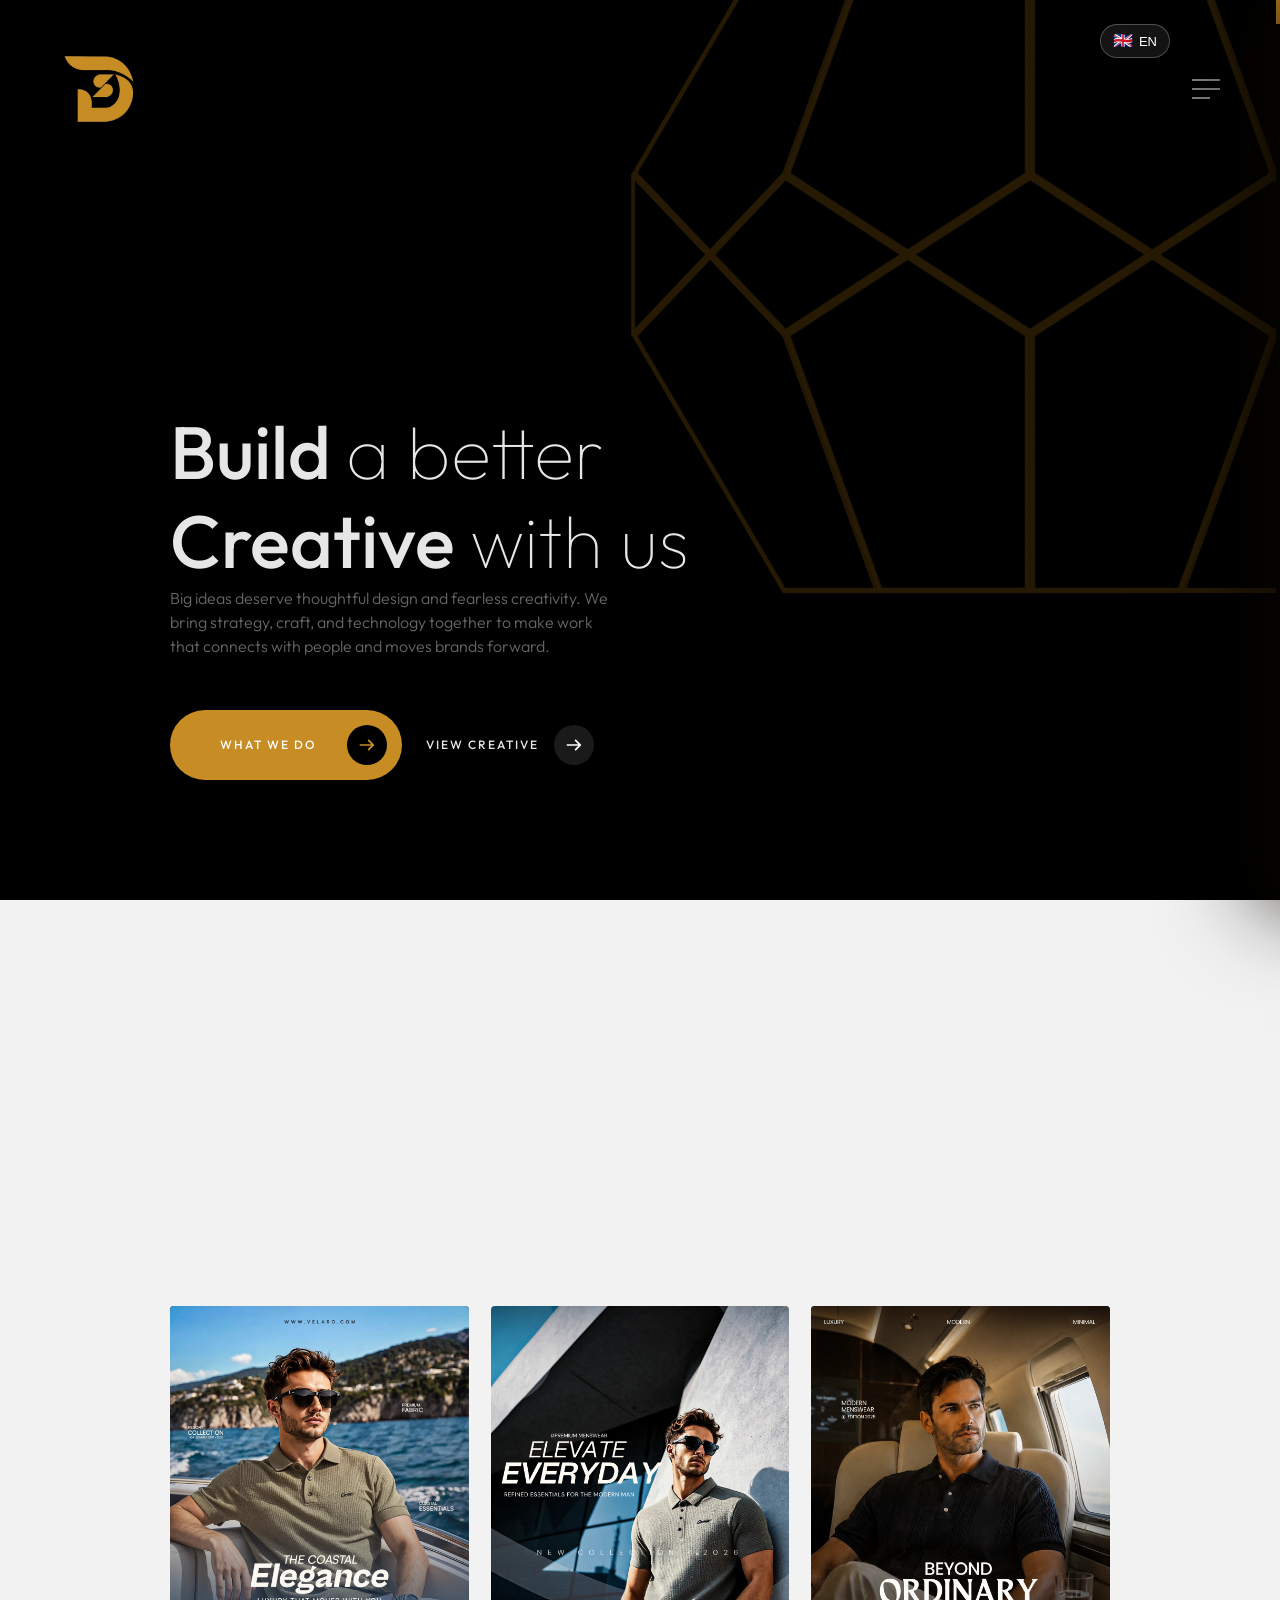
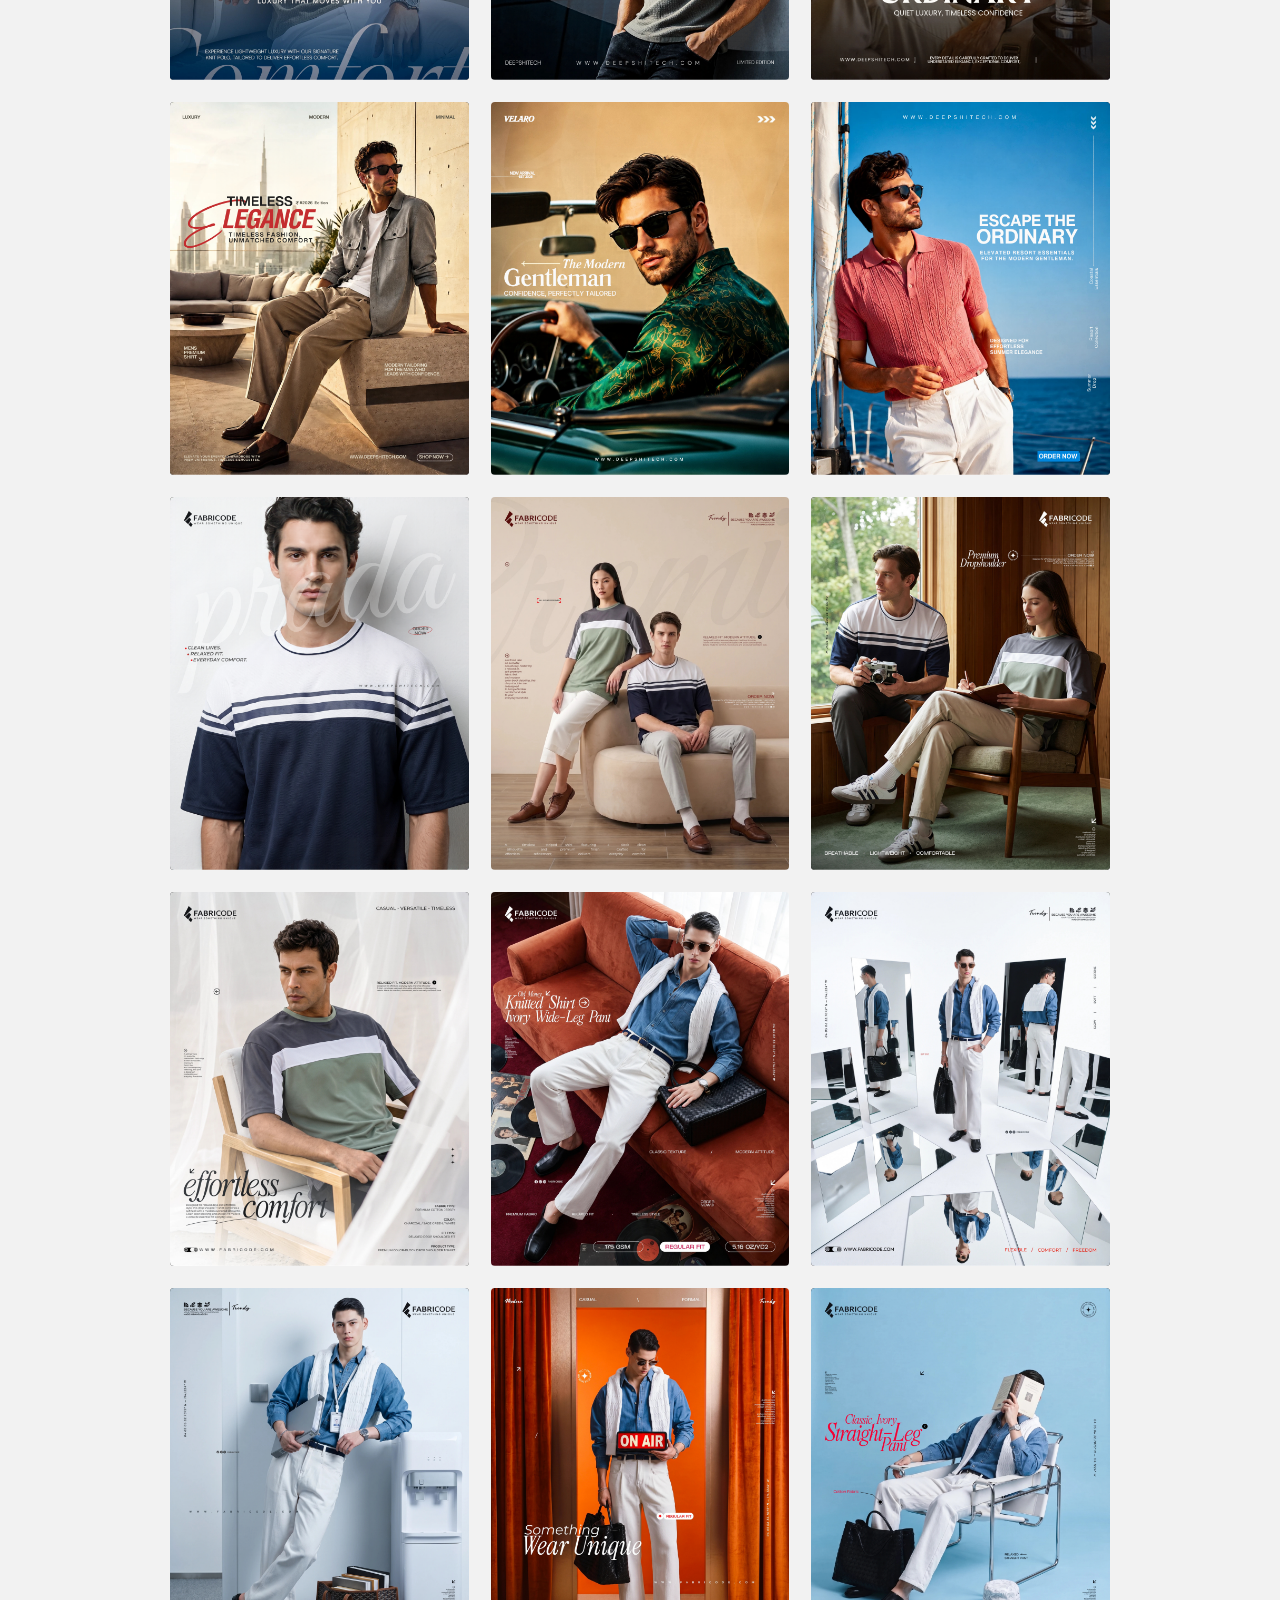
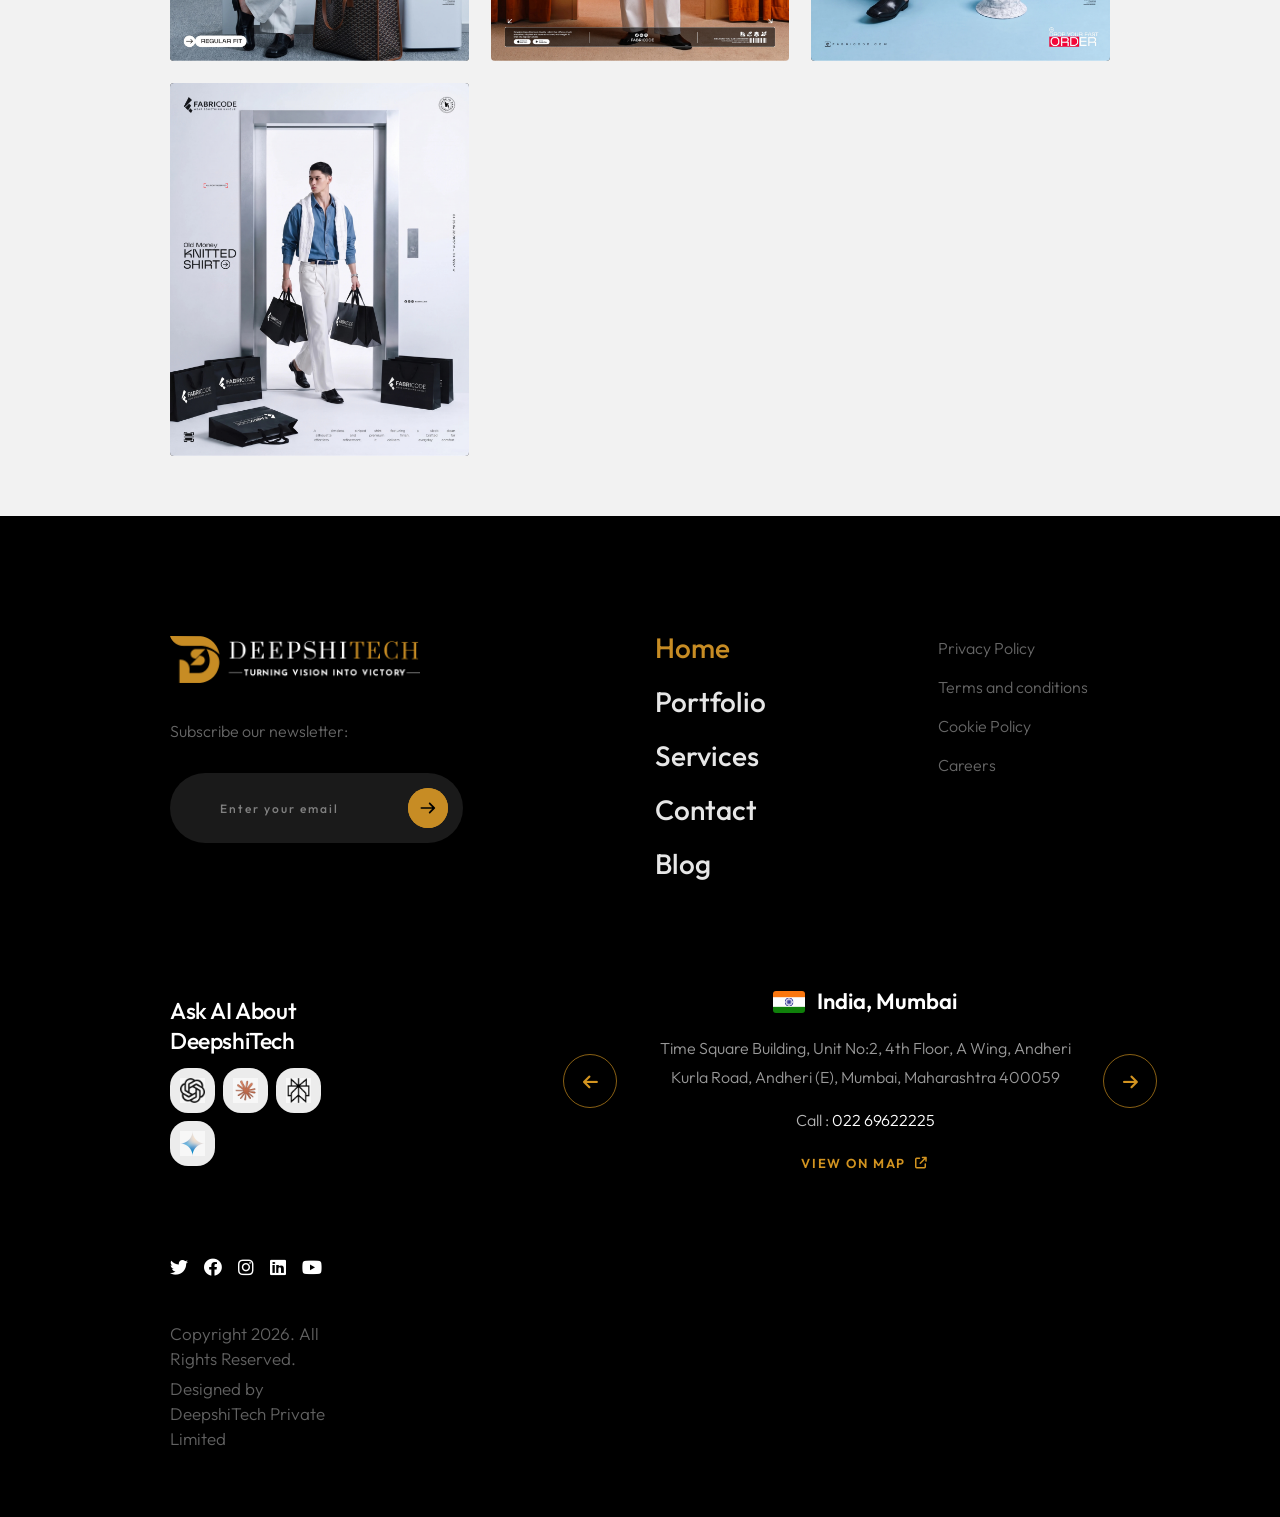
==== cars creative/cars.html @ b063fe30 "added multiple section for different categories" ====
<!DOCTYPE html>
<html lang="en">
<head>
    <meta charset="UTF-8">
    <meta name="viewport" content="width=device-width, initial-scale=1.0">
    <meta http-equiv="X-UA-Compatible" content="ie=edge">
    <link rel="stylesheet" href="../css/plugins/bootstrap-grid.css">
    <link rel="stylesheet" href="../css/plugins/font-awesome.min.css">
    <link rel="stylesheet" href="https://cdnjs.cloudflare.com/ajax/libs/font-awesome/6.5.2/css/all.min.css" integrity="sha512-SnH5WK+bZxgPHs44uWIX+LLJAJ9/2PkPKZ5QiAj6Ta86w+fsb2TkcmfRyVX3pBnMFcV7oQPJkl9QevSCWr3W6A==" crossorigin="anonymous" referrerpolicy="no-referrer" />
    <link rel="stylesheet" href="../css/plugins/swiper.min.css">
    <link rel="stylesheet" href="../css/plugins/fancybox.min.css">
    <link rel="stylesheet" href="../css/style.css">
    <link rel="stylesheet" href="../css/custom.css">
    
    <title>Creative Portfolio | Deepshitech</title>
    <meta name="description"
        content="Explore DeepshiTech's creative work across design, advertising, digital campaigns, and technology.">
    <link rel="icon" href="../img/Fev_icon.png" sizes="16x16">
    <style>
        .portfolio2-hero h1 {
            font-weight: 400;
        }

        .portfolio2-hero h1 strong {
            font-weight: 500;
        }

        .portfolio2-heading-line {
            display: block;
        }

        .portfolio2-hero-copy {
            margin: 0 0 52px !important;
        }

        .portfolio2-hero .mil-position-1 .mil-pentagon div {
            border-top: 2px solid #d79218;
        }

        .portfolio2-hero .mil-position-1 {
            transform: scale(3.04);
            transform-origin: center;
            opacity: 0.18;
        }

        .portfolio2-actions {
            display: flex;
            align-items: center;
            flex-wrap: wrap;
            gap: 24px;
        }

        .portfolio2-section-label {
            margin-bottom: 20px;
            color: #c78c24;
        }

        .portfolio2-gallery-section {
            background: #f2f2f2;
            color: #111;
        }

        .portfolio2-gallery-section h2 {
            color: #111;
        }

        .portfolio2-gallery-section p {
            color: rgba(17, 17, 17, .68);
            line-height: 1.7;
        }

        .portfolio2-gallery-title {
            margin: 0 0 16px;
        }

        .portfolio2-gallery {
            display: grid;
            grid-template-columns: repeat(3, minmax(0, 1fr));
            gap: 22px;
        }

        .portfolio2-card {
            position: relative;
            display: block;
            width: 100%;
            padding: 0;
            overflow: hidden;
            border: 0;
            border-radius: 4px;
            background: #111;
            cursor: zoom-in;
            transition: transform 280ms ease, box-shadow 280ms ease;
        }

        .portfolio2-card img {
            display: block;
            width: 100%;
            aspect-ratio: 4 / 5;
            object-fit: cover;
            user-select: none;
            -webkit-user-drag: none;
            transition: transform 450ms cubic-bezier(.2, .7, .2, 1), opacity 300ms ease;
        }

        .portfolio2-card:hover,
        .portfolio2-card:focus-visible {
            z-index: 2;
            transform: translateY(-10px) scale(1.05);
            box-shadow: 0 24px 48px rgba(0, 0, 0, .6);
            outline: 1px solid rgba(199, 140, 36, .65);
        }

        .portfolio2-card:hover img,
        .portfolio2-card:focus-visible img {
            transform: scale(1.08);
            opacity: .84;
        }

        .portfolio2-lightbox[hidden] {
            display: none;
        }

        .portfolio2-lightbox {
            position: fixed;
            z-index: 10000;
            inset: 0;
            display: grid;
            place-items: center;
            padding: 48px;
            background: rgba(8, 8, 8, .94);
        }

        .portfolio2-lightbox img {
            display: block;
            max-width: min(100%, 1400px);
            max-height: calc(100vh - 110px);
            object-fit: contain;
            box-shadow: 0 20px 70px rgba(0, 0, 0, .5);
        }

        .portfolio2-lightbox-close {
            position: absolute;
            top: 20px;
            right: 24px;
            width: 48px;
            height: 48px;
            border: 1px solid rgba(255, 255, 255, .55);
            border-radius: 50%;
            background: transparent;
            color: #fff;
            font-size: 30px;
            line-height: 1;
            cursor: pointer;
        }

        .portfolio2-lightbox-close:hover,
        .portfolio2-lightbox-close:focus-visible {
            border-color: #ff9800;
            color: #ff9800;
        }

        .portfolio2-lightbox-caption {
            position: absolute;
            bottom: 18px;
            left: 24px;
            right: 24px;
            color: #fff;
            text-align: center;
        }

        body.portfolio2-lightbox-open {
            overflow: hidden;
        }

        @media (max-width: 900px) {
            .portfolio2-gallery {
                grid-template-columns: repeat(3, minmax(0, 1fr));
                gap: 18px;
            }

            .portfolio2-hero .mil-position-1 {
                display: none;
            }
        }

        @media (max-width: 600px) {
            .portfolio2-gallery {
                grid-template-columns: repeat(3, minmax(0, 1fr));
                gap: 12px;
            }

            .portfolio2-lightbox {
                padding: 24px;
            }

            .portfolio2-lightbox-close {
                top: 12px;
                right: 12px;
            }

            .portfolio2-hero-copy {
                margin-bottom: 36px !important;
            }
        }

        @media (prefers-reduced-motion: reduce) {
            .portfolio2-card,
            .portfolio2-card img {
                transition: none;
            }
        }
    </style>
</head>
<body>
    <script>window.MIL_PATH_PREFIX="../";</script>
    <div class="mil-wrapper" id="top">
        <div id="site-header">		<!-- cursor -->
		<div class="mil-ball">
			<span class="mil-icon-1">
				<svg viewBox="0 0 128 128">
					<path d="M106.1,41.9c-1.2-1.2-3.1-1.2-4.2,0c-1.2,1.2-1.2,3.1,0,4.2L116.8,61H11.2l14.9-14.9c1.2-1.2,1.2-3.1,0-4.2	c-1.2-1.2-3.1-1.2-4.2,0l-20,20c-1.2,1.2-1.2,3.1,0,4.2l20,20c0.6,0.6,1.4,0.9,2.1,0.9s1.5-0.3,2.1-0.9c1.2-1.2,1.2-3.1,0-4.2	L11.2,67h105.5l-14.9,14.9c-1.2,1.2-1.2,3.1,0,4.2c0.6,0.6,1.4,0.9,2.1,0.9s1.5-0.3,2.1-0.9l20-20c1.2-1.2,1.2-3.1,0-4.2L106.1,41.9	z" />
				</svg>
			</span>
			<div class="mil-more-text">More</div>
			<div class="mil-choose-text">Сhoose</div>
		</div>
		<!-- cursor end -->

		<!-- scrollbar progress -->
		<div class="mil-progress-track">
			<div class="mil-progress"></div>
		</div>
		<!-- scrollbar progress end -->

		<!-- language switcher -->
		<div class="mil-lang-switcher" id="langSwitcher">
			<button type="button" class="mil-lang-current" id="langCurrentBtn" aria-haspopup="true" aria-expanded="false">
				<span class="mil-lang-flag" id="langCurrentFlag">🇬🇧</span>
				<span class="mil-lang-code" id="langCurrentCode">EN</span>
			</button>
			<ul class="mil-lang-list" id="langList">
				<li><button type="button" data-lang="en"><span class="mil-lang-flag">🇬🇧</span> English</button></li>
				<li><button type="button" data-lang="hi"><span class="mil-lang-flag">🇮🇳</span> हिन्दी</button></li>
				<li><button type="button" data-lang="es"><span class="mil-lang-flag">🇪🇸</span> Español</button></li>
				<li><button type="button" data-lang="fr"><span class="mil-lang-flag">🇫🇷</span> Français</button></li>
				<li><button type="button" data-lang="ar"><span class="mil-lang-flag">🇸🇦</span> العربية</button></li>
				<li><button type="button" data-lang="zh"><span class="mil-lang-flag">🇨🇳</span> 中文</button></li>
			</ul>
		</div>
		<!-- language switcher end -->

            <!-- menu -->
            <!-- =========================================================
     FULLSCREEN NAVIGATION MENU
========================================================= -->

            <div class="mil-menu-frame">

                <!-- TOP BAR -->
                <div class="mil-frame-top">

                    <!-- LOGO -->
                    <a href="../index.php" class="mil-logo">

                        <img src="../img/logo.png" class="logo-d show-logo" alt="DeepshiTech">

                        <img src="../img/logo2.png" class="logo-d show-logo-mob" alt="DeepshiTech">

                    </a>


                    <!-- MENU CLOSE / TOGGLE -->
                    <div class="mil-menu-btn">
                        <span></span>
                    </div>

                </div>


                <!-- =====================================================
         MENU CONTENT
    ====================================================== -->

                <div class="mil-menu-content">

                    <div class="container">

                        <div class="mil-menu-layout">

                            <nav class="mil-main-menu" id="swupMenu">

                                <ul class="mil-menu-list">


                                    <!-- =========================
                             HOMEPAGE
                        ========================== -->

                                    <li class="mil-has-children mil-active">

                                        <a href="../index.php">
                                            Homepage
                                        </a>

                                        <ul class="mil-submenu">

                                            <li>
                                                <a href="../index.php">
                                                    Landing page
                                                </a>
                                            </li>

                                            <li>
                                                <a href="../personal/index.html">
                                                    Personal
                                                </a>
                                            </li>

                                            <li>
                                                <a href="../portfolio-slider/index.html">
                                                    Portfolio slider
                                                </a>
                                            </li>

                                        </ul>

                                    </li>


                                    <!-- =========================
                             PORTFOLIO
                        ========================== -->

                                    <li class="mil-has-children">

                                        <a href="../portfolio/index.html">
                                            Portfolio
                                        </a>

                                        <ul class="mil-submenu">

                                            <li>
                                                <a href="../portfolio/index.html">
                                                    All projects
                                                </a>
                                            </li>

                                        </ul>

                                    </li>


                                    <!-- =========================
                             SERVICES
                        ========================== -->

                                    <li class="mil-has-children mil-services-menu-item">

                                        <a href="../services/index.html">
                                            Services
                                        </a>

                                        <ul class="mil-submenu" id="servicesMenuList">
                                            <!--
                                    Services will continue to be
                                    populated by components.js
                                -->
                                        </ul>

                                    </li>


                                    <!-- =========================
                             NEWSLETTER
                        ========================== -->

                                    <li class="mil-has-children">

                                        <a href="#.">
                                            Newsletter
                                        </a>

                                        <ul class="mil-submenu">

                                            <li>
                                                <a href="../blog/index.php">
                                                    Blog List
                                                </a>
                                            </li>

                                        </ul>

                                    </li>


                                    <!-- =========================
                             OTHER PAGES
                        ========================== -->

                                    <li class="mil-has-children">

                                        <a href="#.">
                                            Other pages
                                        </a>

                                        <ul class="mil-submenu">

                                            <li>
                                                <a href="../team/index.html">
                                                    Team
                                                </a>
                                            </li>

                                            <li>
                                                <a href="../contact/index.html">
                                                    Contact
                                                </a>
                                            </li>

                                        </ul>

                                    </li>


                                </ul>

                            </nav>

                        </div>

                    </div>

                </div>

            </div>

            <!-- menu -->
            <!-- curtain -->
            <div class="mil-curtain"></div>
            <!-- curtain end -->

            <!-- frame -->
            <div class="mil-frame">

                <div class="mil-frame-top">

                    <!-- NORMAL HEADER LOGO -->
                    <a href="../index.php" class="mil-logo mil-normal-header-logo">

                        <!-- DESKTOP: D ICON ONLY -->
                        <img src="../img/logo.png" class="mil-header-logo-desktop" alt="DeepshiTech">

                        <!-- MOBILE: FULL DEEPSHITECH LOGO -->
                        <img src="../img/logo2.png" class="mil-header-logo-mobile" alt="DeepshiTech">

                    </a>


                    <!-- MENU BUTTON -->
                    <div class="mil-menu-btn">
                        <span></span>
                    </div>

                </div>


                <div class="mil-frame-bottom">

                    <div class="mil-current-page" id="milCurrentPage">
                    </div>


                    <div class="mil-back-to-top">

                        <a href="#top" class="mil-link mil-dark mil-arrow-place">
                            <span>Back to top</span>
                        </a>

                    </div>

                </div>

            </div>
            <!-- frame end -->
</div>
        <div class="mil-content">
            <div id="swupMain" class="mil-main-transition">


                <section class="mil-banner mil-dark-bg portfolio2-hero">
                    <div class="mi-invert-fix">
                        <div class="mil-animation-frame">
                            <div class="mil-animation mil-position-1"></div>
                            <div class="mil-animation mil-position-2"></div>
                            <div class="mil-animation mil-position-3"></div>
                        </div>
                        <div class="mil-gradient"></div>
                        <div class="container">
                            <div class="mil-banner-content mil-up">
                                <h1 class="mil-muted mil-mb-40">
                                    <span class="portfolio2-heading-line"><strong>Build</strong> <span class="mil-thin">a better</span></span>
                                    <span class="portfolio2-heading-line"><strong>Creative</strong> <span class="mil-thin">with us</span></span>
                                </h1>
                                <div class="row">
                                    <div class="col-md-8 col-lg-6">
                                        <p class="mil-light-soft portfolio2-hero-copy">Big ideas deserve thoughtful design and fearless creativity. We bring strategy, craft, and technology together to make work that connects with people and moves brands forward.</p>
                                    </div>
                                </div>
                                <div class="portfolio2-actions">
                                    <a href="#creative-work" class="mil-button mil-arrow-place"><span>What we do</span></a>
                                    <a href="#creative-gallery" class="mil-link mil-muted mil-arrow-place"><span>View creative</span></a>
                                </div>
                            </div>
                        </div>
                    </div>
                </section>

                <section class="portfolio2-gallery-section">
                    <div class="container mil-p-120-60">
                        <div class="row justify-content-between align-items-end mil-mb-60">
                            <div class="col-lg-8">
                                <p class="mil-suptitle portfolio2-section-label mil-up">Ideas made visible</p>
                                <h2 id="creative-gallery" class="portfolio2-gallery-title mil-up">A collection of <span class="mil-thin">creative work</span></h2>
                            </div>
                            <div class="col-lg-4">
                                <p class="mil-up">A selection of the visuals, campaigns, and digital experiences we've brought to life.</p>
                            </div>
                        </div>
                        <div class="portfolio2-gallery" aria-label="Creative work gallery">
                            <button class="portfolio2-card" type="button" aria-label="Fashion design creative - 1"><img src="../img/fashion-design/Fashion%20design%20creative%20-%201.png" alt="Fashion design creative - 1" loading="lazy"></button>
                            <button class="portfolio2-card" type="button" aria-label="Fashion design creative - 2"><img src="../img/fashion-design/Fashion%20design%20creative%20-%202.png" alt="Fashion design creative - 2" loading="lazy"></button>
                            <button class="portfolio2-card" type="button" aria-label="Fashion design creative - 3"><img src="../img/fashion-design/Fashion%20design%20creative%20-%203.png" alt="Fashion design creative - 3" loading="lazy"></button>
                            <button class="portfolio2-card" type="button" aria-label="Fashion design creative - 4"><img src="../img/fashion-design/Fashion%20design%20creative%20-%204.png" alt="Fashion design creative - 4" loading="lazy"></button>
                            <button class="portfolio2-card" type="button" aria-label="Fashion design creative - 5"><img src="../img/fashion-design/Fashion%20design%20creative%20-%205.png" alt="Fashion design creative - 5" loading="lazy"></button>
                            <button class="portfolio2-card" type="button" aria-label="Fashion design creative - 6"><img src="../img/fashion-design/Fashion%20design%20creative%20-%206.png" alt="Fashion design creative - 6" loading="lazy"></button>
                            <button class="portfolio2-card" type="button" aria-label="Fashion design creative - 7"><img src="../img/fashion-design/Fashion%20design%20creative%20-%207.png" alt="Fashion design creative - 7" loading="lazy"></button>
                            <button class="portfolio2-card" type="button" aria-label="Fashion design creative - 8"><img src="../img/fashion-design/Fashion%20design%20creative%20-%208.png" alt="Fashion design creative - 8" loading="lazy"></button>
                            <button class="portfolio2-card" type="button" aria-label="Fashion design creative - 9"><img src="../img/fashion-design/Fashion%20design%20creative%20-%209.png" alt="Fashion design creative - 9" loading="lazy"></button>
                            <button class="portfolio2-card" type="button" aria-label="Fashion design creative - 10"><img src="../img/fashion-design/Fashion%20design%20creative%20-%2010.png" alt="Fashion design creative - 10" loading="lazy"></button>
                            <button class="portfolio2-card" type="button" aria-label="Fashion design creative - 11"><img src="../img/fashion-design/Fashion%20design%20creative%20-%2011.png" alt="Fashion design creative - 11" loading="lazy"></button>
                            <button class="portfolio2-card" type="button" aria-label="Fashion design creative - 12"><img src="../img/fashion-design/Fashion%20design%20creative%20-%2012.png" alt="Fashion design creative - 12" loading="lazy"></button>
                            <button class="portfolio2-card" type="button" aria-label="Fashion design creative - 13"><img src="../img/fashion-design/Fashion%20design%20creative%20-%2013.png" alt="Fashion design creative - 13" loading="lazy"></button>
                            <button class="portfolio2-card" type="button" aria-label="Fashion design creative - 14"><img src="../img/fashion-design/Fashion%20design%20creative%20-%2014.png" alt="Fashion design creative - 14" loading="lazy"></button>
                            <button class="portfolio2-card" type="button" aria-label="Fashion design creative - 15"><img src="../img/fashion-design/Fashion%20design%20creative%20-%2015.png" alt="Fashion design creative - 15" loading="lazy"></button>
                            <button class="portfolio2-card" type="button" aria-label="Fashion design creative - 16"><img src="../img/fashion-design/Fashion%20design%20creative%20-%2016.png" alt="Fashion design creative - 16" loading="lazy"></button>
                        </div>
                    </div>
                </section>


            </div>
        </div>
    </div>
    <!-- footer -->
    <div id="site-footer">
        <footer class="mil-dark-bg">
            <div class="mi-invert-fix">
                <div class="container mil-p-120-60">
                    <div class="row justify-content-between">
                        <div class="col-md-4 col-lg-4 mil-mb-60">

                            <div class="mil-muted mil-logo mil-up mil-mb-30"><img src="../img/logo2.png"
                                    style="width:250px" alt="Deepshitech"></div>

                            <p class="mil-light-soft mil-up mil-mb-30">Subscribe our newsletter:</p>

                            <form class="mil-subscribe-form mil-up" onsubmit="return false;">
                                <input type="email" placeholder="Enter your email" required>
                                <button type="submit" class="mil-button mil-icon-button-sm mil-arrow-place"></button>
                            </form>

                        </div>
                        <div class="col-md-7 col-lg-6">
                            <div class="row justify-content-end">
                                <div class="col-md-6 col-lg-7">

                                    <nav class="mil-footer-menu mil-mb-60">
                                        <ul>
                                            <li class="mil-up mil-active">
                                                <a href="../index.php">Home</a>
                                            </li>
                                            <li class="mil-up">
                                                <a href="../portfolio/index.html">Portfolio</a>
                                            </li>
                                            <li class="mil-up">
                                                <a href="../services/index.html">Services</a>
                                            </li>
                                            <li class="mil-up">
                                                <a href="../contact/index.html">Contact</a>
                                            </li>
                                            <li class="mil-up">
                                                <a href="../blog/index.php">Blog</a>
                                            </li>
                                        </ul>
                                    </nav>

                                </div>
                                <div class="col-md-6 col-lg-5">

                                    <ul class="mil-menu-list mil-up mil-mb-60">
                                        <li><a href="../privacy-policy/index.html" class="mil-light-soft">Privacy
                                                Policy</a></li>
                                        <li><a href="../terms-conditions/index.html" class="mil-light-soft">Terms and
                                                conditions</a></li>
                                        <li><a href="../cookie-policy/index.html" class="mil-light-soft">Cookie Policy</a>
                                        </li>
                                        <li><a href="../career/career.html" class="mil-light-soft">Careers</a></li>
                                    </ul>

                                </div>
                            </div>
                        </div>
                    </div>

                    <!-- office address carousel -->
                    <!-- =========================================
     FOOTER BOTTOM INFO
========================================= -->
                    <div class="footer-bottom-grid">
                        <!-- LEFT : SOCIAL + COPYRIGHT -->
                        <!-- LEFT COLUMN -->
                        <div class="footer-bottom-left">

                            <!-- AI TOOLS -->
                            <div class="ai-section">
                                <h5>Ask AI About DeepshiTech</h5>

                                <div class="ai-footer">
                                    <button type="button" class="ai-card" onclick="openAI('chatgpt')"
                                        aria-label="Ask ChatGPT about our services">
                                        <img src="../img/ai/chatgpt.png" alt="ChatGPT">
                                    </button>

                                    <button type="button" class="ai-card" onclick="openAI('claude')"
                                        aria-label="Ask Claude about our services">
                                        <img src="../img/ai/claude.png" alt="Claude">
                                    </button>

                                    <button type="button" class="ai-card" onclick="openAI('perplexity')"
                                        aria-label="Ask Perplexity about our services">
                                        <img src="../img/ai/Perplexity.png" alt="Perplexity">
                                    </button>

                                    <button type="button" class="ai-card" onclick="openAI('gemini')"
                                        aria-label="Ask Gemini about our services">
                                        <img src="../img/ai/gemini.png" alt="Gemini">
                                    </button>
                                </div>
                            </div>
                            <ul class="mil-social-icons mil-up footer-socials">
                                <li>
                                    <a href="https://twitter.com/deepshitech" target="_blank" class="social-icon">
                                        <i class="fab fa-twitter"></i>
                                    </a>
                                </li>

                                <li>
                                    <a href="https://www.facebook.com/profile.php?id=100084127384485" target="_blank"
                                        class="social-icon">
                                        <i class="fab fa-facebook"></i>
                                    </a>
                                </li>

                                <li>
                                    <a href="https://www.instagram.com/deepshitech/" target="_blank"
                                        class="social-icon">
                                        <i class="fab fa-instagram"></i>
                                    </a>
                                </li>

                                <li>
                                    <a href="https://www.linkedin.com/company/deepshitech/?viewAsMember=true"
                                        target="_blank" class="social-icon">
                                        <i class="fab fa-linkedin"></i>
                                    </a>
                                </li>

                                <li>
                                    <a href="https://www.youtube.com/channel/UC2zQGOj7kg3ojaA6m7xDsHg" target="_blank"
                                        class="social-icon">
                                        <i class="fab fa-youtube"></i>
                                    </a>
                                </li>

                            </ul>

                            <div class="footer-copyright">
                                <p>Copyright 2026. All Rights Reserved.</p>

                                <p>
                                    Designed by
                                    <a href="../index.php">
                                        DeepshiTech Private Limited
                                    </a>
                                </p>
                            </div>

                        </div>


                        <!-- RIGHT : OFFICE SLIDER -->
                        <div class="footer-office-slider" id="footerOfficeSlider">

                            <!-- Previous -->
                            <button type="button" class="footer-office-arrow footer-office-prev" id="footerOfficePrev"
                                aria-label="Previous office">

                                <i class="fa-solid fa-arrow-left"></i>

                            </button>


                            <!-- Office Content -->
                            <div class="footer-office-content">

                                <!-- Flag + Location -->
                                <div class="footer-office-location">

                                    <h6 class="footer-office-heading">

                                        <img id="footerOfficeFlag" src="../img/flags/india.png" alt="India flag">

                                        <span id="footerOfficeName">
                                            India, Mumbai
                                        </span>

                                    </h6>

                                </div>


                                <!-- Address -->
                                <p class="footer-office-address" id="footerOfficeAddress">

                                    Time Square Building, Unit No:2,
                                    A Wing, 4th Floor,
                                    Andheri Kurla Road,
                                    Andheri (E),
                                    Mumbai, Maharashtra 400059

                                </p>


                                <!-- Phone -->
                                <p class="footer-office-phone">

                                    Call :
                                    <a id="footerOfficePhone" href="tel:02269622225">

                                        022 6962 2225

                                    </a>

                                </p>


                                <!-- Google Map -->
                                <a href="#" id="footerOfficeMap" class="footer-office-map" target="_blank"
                                    rel="noopener">

                                    VIEW ON MAP

                                    <i class="fa-solid fa-arrow-up-right-from-square"></i>

                                </a>

                            </div>


                            <!-- Next -->
                            <button type="button" class="footer-office-arrow footer-office-next" id="footerOfficeNext"
                                aria-label="Next office">

                                <i class="fa-solid fa-arrow-right"></i>

                            </button>

                        </div>

                    </div>
                    <!-- FOOTER BOTTOM INFO END -->
                </div>
            </div>
        </footer>
        <!-- footer end -->
        <!-- hidden elements -->
                <div class="mil-hidden-elements">
                    <div class="mil-dodecahedron">
                        <div class="mil-pentagon"><div></div><div></div><div></div><div></div><div></div></div>
                        <div class="mil-pentagon"><div></div><div></div><div></div><div></div><div></div></div>
                        <div class="mil-pentagon"><div></div><div></div><div></div><div></div><div></div></div>
                        <div class="mil-pentagon"><div></div><div></div><div></div><div></div><div></div></div>
                        <div class="mil-pentagon"><div></div><div></div><div></div><div></div><div></div></div>
                        <div class="mil-pentagon"><div></div><div></div><div></div><div></div><div></div></div>
                        <div class="mil-pentagon"><div></div><div></div><div></div><div></div><div></div></div>
                        <div class="mil-pentagon"><div></div><div></div><div></div><div></div><div></div></div>
                        <div class="mil-pentagon"><div></div><div></div><div></div><div></div><div></div></div>
                        <div class="mil-pentagon"><div></div><div></div><div></div><div></div><div></div></div>
                        <div class="mil-pentagon"><div></div><div></div><div></div><div></div><div></div></div>
                        <div class="mil-pentagon"><div></div><div></div><div></div><div></div><div></div></div>
                    </div>

                    <svg xmlns="http://www.w3.org/2000/svg" viewBox="0 0 24 24" class="mil-arrow">
                        <path d="M 14 5.3417969 C 13.744125 5.3417969 13.487969 5.4412187 13.292969 5.6367188 L 13.207031 5.7226562 C 12.816031 6.1136563 12.816031 6.7467188 13.207031 7.1367188 L 17.070312 11 L 4 11 C 3.448 11 3 11.448 3 12 C 3 12.552 3.448 13 4 13 L 17.070312 13 L 13.207031 16.863281 C 12.816031 17.254281 12.816031 17.887344 13.207031 18.277344 L 13.292969 18.363281 C 13.683969 18.754281 14.317031 18.754281 14.707031 18.363281 L 20.363281 12.707031 C 20.754281 12.316031 20.754281 11.682969 20.363281 11.292969 L 14.707031 5.6367188 C 14.511531 5.4412187 14.255875 5.3417969 14 5.3417969 z" />
                    </svg>

                    <svg width="250" viewBox="0 0 300 1404" fill="none" xmlns="http://www.w3.org/2000/svg" class="mil-lines">
                        <path fill-rule="evenodd" clip-rule="evenodd" d="M1 892L1 941H299V892C299 809.71 232.29 743 150 743C67.7096 743 1 809.71 1 892ZM0 942H300V892C300 809.157 232.843 742 150 742C67.1573 742 0 809.157 0 892L0 942Z" class="mil-move" />
                        <path fill-rule="evenodd" clip-rule="evenodd" d="M299 146V97L1 97V146C1 228.29 67.7096 295 150 295C232.29 295 299 228.29 299 146ZM300 96L0 96V146C0 228.843 67.1573 296 150 296C232.843 296 300 228.843 300 146V96Z" class="mil-move" />
                        <path fill-rule="evenodd" clip-rule="evenodd" d="M299 1H1V1403H299V1ZM0 0V1404H300V0H0Z" />
                        <path fill-rule="evenodd" clip-rule="evenodd" d="M150 -4.37115e-08L150 1404L149 1404L149 0L150 -4.37115e-08Z" />
                        <path fill-rule="evenodd" clip-rule="evenodd" d="M150 1324C232.29 1324 299 1257.29 299 1175C299 1092.71 232.29 1026 150 1026C67.7096 1026 1 1092.71 1 1175C1 1257.29 67.7096 1324 150 1324ZM150 1325C232.843 1325 300 1257.84 300 1175C300 1092.16 232.843 1025 150 1025C67.1573 1025 0 1092.16 0 1175C0 1257.84 67.1573 1325 150 1325Z" class="mil-move" />
                        <path fill-rule="evenodd" clip-rule="evenodd" d="M300 1175H0V1174H300V1175Z" class="mil-move" />
                        <path fill-rule="evenodd" clip-rule="evenodd" d="M150 678C232.29 678 299 611.29 299 529C299 446.71 232.29 380 150 380C67.7096 380 1 446.71 1 529C1 611.29 67.7096 678 150 678ZM150 679C232.843 679 300 611.843 300 529C300 446.157 232.843 379 150 379C67.1573 379 0 446.157 0 529C0 611.843 67.1573 679 150 679Z" class="mil-move" />
                        <path fill-rule="evenodd" clip-rule="evenodd" d="M299 380H1V678H299V380ZM0 379V679H300V379H0Z" class="mil-move" />
                    </svg>
                </div>
                <!-- hidden elements end -->
</div>
    <div class="portfolio2-lightbox" id="portfolio2Lightbox" role="dialog" aria-modal="true"
        aria-label="Expanded creative work" tabindex="-1" hidden>
        <button class="portfolio2-lightbox-close" type="button" aria-label="Close enlarged image">&times;</button>
        <img src="" alt="">
        <p class="portfolio2-lightbox-caption"></p>
    </div>
    <div id="google_translate_element" class="mil-goog-hidden"></div>
    <script>
      function googleTranslateElementInit() {
        new google.translate.TranslateElement({
          pageLanguage: 'en',
          includedLanguages: 'en,hi,es,fr,ar,zh',
          autoDisplay: false
        }, 'google_translate_element');
      }
    </script>
    <script src="https://translate.google.com/translate_a/element.js?cb=googleTranslateElementInit" async></script>
    <script src="../js/plugins/jquery.min.js"></script>
    <script src="../js/plugins/swup.min.js"></script>
    <script src="../js/plugins/swiper.min.js"></script>
    <script src="../js/plugins/fancybox.min.js"></script>
    <script src="../js/plugins/gsap.min.js"></script>
    <script src="../js/plugins/smooth-scroll.js"></script>
    <script src="../js/plugins/ScrollTrigger.min.js"></script>
    <script src="../js/plugins/ScrollTo.min.js"></script>
    <script src="../js/site-data.js"></script>
    <script src="../js/i18n.js"></script>
    <script src="../js/office-carousel.js"></script>
    <script src="../js/components.js"></script>
    <script src="../js/main.js"></script>
    <script src="../js/popup.js"></script>
    <script src="../js/Address.js"></script>
    <script src="../js/contact-form.js"></script>
    <script src="../js/auto-popup.js"></script>
    <script src="../js/ai-tools.js"></script>
    <script>
        (function () {
            var lightbox = document.getElementById('portfolio2Lightbox');
            var lightboxImage = lightbox.querySelector('img');
            var caption = lightbox.querySelector('.portfolio2-lightbox-caption');
            var closeButton = lightbox.querySelector('.portfolio2-lightbox-close');
            var previousFocus = null;

            function closeLightbox() {
                lightbox.hidden = true;
                lightboxImage.src = '';
                document.body.classList.remove('portfolio2-lightbox-open');
                if (previousFocus) {
                    previousFocus.focus();
                }
            }

            document.querySelectorAll('.portfolio2-card').forEach(function (card) {
                var image = card.querySelector('img');
                if (image) {
                    image.setAttribute('draggable', 'false');
                }

                card.addEventListener('click', function () {
                    var image = card.querySelector('img');
                    previousFocus = card;
                    lightboxImage.src = image.src;
                    lightboxImage.alt = image.alt;
                    caption.textContent = image.alt;
                    lightbox.hidden = false;
                    document.body.classList.add('portfolio2-lightbox-open');
                    closeButton.focus();
                });
            });

            [document.querySelector('.portfolio2-gallery'), lightbox].forEach(function (container) {
                container.addEventListener('contextmenu', function (event) {
                    if (event.target.closest('img, .portfolio2-card')) {
                        event.preventDefault();
                    }
                });

                container.addEventListener('dragstart', function (event) {
                    if (event.target.closest('img, .portfolio2-card')) {
                        event.preventDefault();
                    }
                });
            });

            lightboxImage.setAttribute('draggable', 'false');

            closeButton.addEventListener('click', closeLightbox);
            lightbox.addEventListener('click', function (event) {
                if (event.target === lightbox) {
                    closeLightbox();
                }
            });
            document.addEventListener('keydown', function (event) {
                if (!lightbox.hidden && event.key === 'Escape') {
                    closeLightbox();
                }
            });
        }());
    </script>
</body>
</html>
---- css/style.css ----
/*--------------------------------------------

1. common
    - main
    - typography
    - link
    - button
    - form
    - breadcrumbs
    - backgrounds
    - spaces
2. components
    - preloader
    - cursor
    - hidden elements
    - scrollbar
    - frame
    - menu button
    - menu 
    - banner
    - circle text
    - lines
    - dodecahedron
    - about
    - partners
    - services
    - team
    - social icons
    - revievs
    - blog
    - footer
    - portfolio
    - map
    - accordion
    - price
    - 404
    - images
    - page transitions


--------------------------------------------*/
@import url("https://fonts.googleapis.com/css2?family=Outfit:wght@100;200;300;400;500;600;700;800;900&display=swap");
@import url(https://cdnjs.cloudflare.com/ajax/libs/font-awesome/5.15.0/css/all.min.css);

/* -------------------------------------------

main

------------------------------------------- */
*,
*:before,
*:after {
  -webkit-box-sizing: border-box;
  box-sizing: border-box;
  padding: 0;
  margin: 0;
}

html,
body {
  padding: 0;
  margin: 0;
  font-family: "Outfit", sans-serif;
  font-size: 16px;
  font-weight: 300;
  color: rgba(0, 0, 0, 0.5);
  line-height: 150%;
  -ms-scroll-chaining: none;
  overscroll-behavior: none;
}

@media screen and (max-width: 768px) {

  html,
  body {
    font-size: 15px;
  }
}

*::-moz-selection {
  color: inherit;
  background-color: transparent;
}

*::selection {
  color: inherit;
  background-color: transparent;
}

.mil-wrapper {
  position: relative;
  overflow: hidden;
  max-width: 100%;
}

.container {
  pointer-events: all;
}

.mil-relative {
  position: relative;
}

.mil-o-hidden {
  overflow: hidden;
}

.mil-flex {
  display: -webkit-box;
  display: -ms-flexbox;
  display: flex;
}

.mil-vert-between {
  display: -webkit-box;
  display: -ms-flexbox;
  display: flex;
  -webkit-box-orient: vertical;
  -webkit-box-direction: normal;
  -ms-flex-direction: column;
  flex-direction: column;
  -webkit-box-pack: justify;
  -ms-flex-pack: justify;
  justify-content: space-between;
  height: 100%;
}

@media screen and (max-width: 992px) {
  .mil-mobile-hidden {
    display: none;
  }
}

section {
  position: relative;
  overflow: hidden;
}

/* -------------------------------------------

typography

------------------------------------------- */
h1,
.mil-h1,
h2,
.mil-h12,
h3,
.mil-h3,
h4,
.mil-h4,
h5,
.mil-h5,
h6,
.mil-h6 {
  font-family: "Outfit", sans-serif;
  color: rgb(0, 0, 0);
  font-weight: 500;
  line-height: 120%;
}

@media screen and (max-width: 768px) {

  h1 br,
  .mil-h1 br,
  h2 br,
  .mil-h12 br,
  h3 br,
  .mil-h3 br,
  h4 br,
  .mil-h4 br,
  h5 br,
  .mil-h5 br,
  h6 br,
  .mil-h6 br {
    display: none;
  }
}

h1,
.mil-h1 {
  font-size: 86px;
}

@media screen and (max-width: 1400px) {

  h1,
  .mil-h1 {
    font-size: 74px;
  }
}

@media screen and (max-width: 1200px) {

  h1,
  .mil-h1 {
    font-size: 72px;
  }
}

@media screen and (max-width: 992px) {

  h1,
  .mil-h1 {
    font-size: 58px;
  }
}

@media screen and (max-width: 768px) {

  h1,
  .mil-h1 {
    font-size: 34px;
  }
}

h2,
.mil-h2 {
  font-size: 68px;
  line-height: 120%;
}

@media screen and (max-width: 1200px) {

  h2,
  .mil-h2 {
    font-size: 56px;
  }
}

@media screen and (max-width: 992px) {

  h2,
  .mil-h2 {
    font-size: 44px;
  }
}

@media screen and (max-width: 768px) {

  h2,
  .mil-h2 {
    font-size: 36px;
  }
}

h3,
.mil-h3 {
  font-size: 42px;
}

@media screen and (max-width: 1200px) {

  h3,
  .mil-h3 {
    font-size: 39px;
  }
}

@media screen and (max-width: 992px) {

  h3,
  .mil-h3 {
    font-size: 36px;
  }
}

@media screen and (max-width: 768px) {

  h3,
  .mil-h3 {
    font-size: 30px;
  }
}

h4,
.mil-h4 {
  font-size: 28px;
}

@media screen and (max-width: 1200px) {

  h4,
  .mil-h4 {
    font-size: 26px;
  }
}

@media screen and (max-width: 992px) {

  h4,
  .mil-h4 {
    font-size: 24px;
  }
}

@media screen and (max-width: 768px) {

  h4,
  .mil-h4 {
    font-size: 22px;
  }
}

h5,
.mil-h5 {
  font-size: 20px;
  line-height: 150%;
}

@media screen and (max-width: 768px) {

  h5,
  .mil-h5 {
    font-size: 18px;
  }
}

h6,
.mil-h6 {
  font-size: 18px;
  line-height: 150%;
}

@media screen and (max-width: 1200px) {

  h6,
  .mil-h6 {
    font-size: 17px;
  }
}

@media screen and (max-width: 992px) {

  h6,
  .mil-h6 {
    font-size: 16px;
  }
}

@media screen and (max-width: 768px) {

  h6,
  .mil-h6 {
    font-size: 21px;
  }
}

.mil-no-wrap {
  white-space: nowrap;
}

blockquote {
  padding: 60px;
  background-color: rgba(0, 0, 0, 0.05);
  font-size: 18px;
  color: rgb(0, 0, 0);
  font-style: italic;
  border-left: solid 4px #C78C24;
}

@media screen and (max-width: 768px) {
  blockquote {
    padding: 30px;
    font-size: 16px;
  }
}

.mil-text-sm {
  font-size: 15px;
}

.mil-text-lg {
  font-size: 18px;
  line-height: 170%;
}

.mil-text-xl {
  font-size: 22px;
  line-height: 180%;
}

@media screen and (max-width: 768px) {
  .mil-text-xl {
    font-size: 20px;
  }
}

.mil-upper {
  text-transform: uppercase;
  font-size: 12px;
  font-weight: 500;
  letter-spacing: 2px;
}

.mil-bold {
  font-weight: 500;
}

.mil-thin {
  font-weight: 100;
}

a {
  color: inherit;
  text-decoration: none;
}

.mil-complex-title {
  line-height: normal;
}

.mil-accent {
  color: #C78C24;
}

.mil-light {
  color: rgb(255, 255, 255) !important;
}

.mil-light a {
  color: rgb(255, 255, 255) !important;
}

.mil-muted {
  color: rgba(255, 255, 255, 0.9);
}

.mil-dark {
  color: rgb(0, 0, 0);
}

.mil-light-soft {
  color: rgba(255, 255, 255, 0.4);
}

.mil-dark-soft {
  color: rgba(0, 0, 0, 0.5);
}

.mil-marker {
  background-color: #C78C24;
  padding: 0 5px;
}

.mil-center {
  text-align: center;
}

.mil-left {
  text-align: left;
}

.mil-right {
  text-align: right;
}

@media screen and (max-width: 576px) {
  .mil-sm-center {
    text-align: center;
  }
}

.mil-suptitle {
  position: relative;
  display: block;
  margin-bottom: 60px;
}

.mil-suptitle:before {
  content: "";
  position: absolute;
  right: calc(100% + 30px);
  top: 10px;
  width: 600px;
  height: 1px;
  background-color: rgb(255, 255, 255);
  opacity: 0.2;
}

.mil-suptitle.mil-suptitle-right {
  text-align: right;
}

.mil-suptitle.mil-suptitle-right:before {
  left: calc(100% + 30px);
}

@media screen and (max-width: 768px) {
  .mil-suptitle.mil-suptitle-right {
    text-align: center;
  }

  .mil-suptitle.mil-suptitle-right:before {
    display: none;
  }
}

.mil-suptitle.mil-suptitle-dark:before {
  background-color: rgb(0, 0, 0);
  opacity: 0.1;
}

@media screen and (max-width: 768px) {
  .mil-suptitle {
    margin-bottom: 60px;
  }
}

.mil-divider {
  width: 100%;
  height: 1px;
  background-color: rgba(255, 255, 255, 0.1);
}

.mil-img-frame {
  position: relative;
  overflow: hidden;
  width: 100%;
  padding-bottom: 140%;
}

.mil-img-frame img {
  position: absolute;
  top: 0;
  left: 0;
  width: 100%;
  height: 100%;
  -o-object-fit: cover;
  object-fit: cover;
  -o-object-position: center;
  object-position: center;
}

/* -------------------------------------------

link

------------------------------------------- */
.mil-link {
  cursor: pointer;
  display: -webkit-inline-box;
  display: -ms-inline-flexbox;
  display: inline-flex;
  -webkit-box-align: center;
  -ms-flex-align: center;
  align-items: center;
  font-weight: 500;
  text-transform: uppercase;
  letter-spacing: 2px;
  font-size: 12px;
}

.mil-link svg {
  margin-left: 15px;
  border-radius: 50%;
  width: 40px;
  height: 40px;
  padding: 10px;
  background-color: rgba(255, 255, 255, 0.1);
  -webkit-transition: 0.4s cubic-bezier(0, 0, 0.3642, 1);
  transition: 0.4s cubic-bezier(0, 0, 0.3642, 1);
}

.mil-link svg path {
  fill: rgb(255, 255, 255);
}

.mil-link.mil-accent svg {
  background-color: rgba(255, 255, 255, 0.1);
  -webkit-transition: 0.4s cubic-bezier(0, 0, 0.3642, 1);
  transition: 0.4s cubic-bezier(0, 0, 0.3642, 1);
}

.mil-link.mil-accent svg path {
  fill: #C78C24;
}

.mil-link.mil-dark svg {
  background-color: rgba(0, 0, 0, 0.1);
  -webkit-transition: 0.4s cubic-bezier(0, 0, 0.3642, 1);
  transition: 0.4s cubic-bezier(0, 0, 0.3642, 1);
}

.mil-link.mil-dark svg path {
  fill: rgb(0, 0, 0);
}

.mil-link:hover svg {
  -webkit-transform: scale(1.15);
  transform: scale(1.15);
}

.mil-link.mil-down-arrow svg {
  -webkit-transform: rotate(90deg);
  transform: rotate(90deg);
}

.mil-link.mil-down-arrow:hover svg {
  -webkit-transform: scale(1.15) rotate(90deg);
  transform: scale(1.15) rotate(90deg);
}

.mil-link.mil-icon-left {
  display: -webkit-box;
  display: -ms-flexbox;
  display: flex;
  -webkit-box-orient: horizontal;
  -webkit-box-direction: reverse;
  -ms-flex-direction: row-reverse;
  flex-direction: row-reverse;
}

.mil-link.mil-icon-left svg {
  margin-left: 0;
  margin-right: 15px;
  -webkit-transform: rotate(180deg);
  transform: rotate(180deg);
}

.mil-link.mil-icon-left:hover svg {
  -webkit-transform: scale(1.15) rotate(180deg);
  transform: scale(1.15) rotate(180deg);
}

/* -------------------------------------------

button

------------------------------------------- */
.mil-button {
  cursor: pointer;
  display: -webkit-inline-box;
  display: -ms-inline-flexbox;
  display: inline-flex;
  -webkit-box-align: center;
  -ms-flex-align: center;
  align-items: center;
  -webkit-box-pack: center;
  -ms-flex-pack: center;
  justify-content: center;
  border: none;
  letter-spacing: 2px;
  font-size: 12px;
  background-color: #C78C24;
  color: #fff;
  border-radius: 70px;
  padding: 0 15px 0 50px;
  height: 70px;
  text-transform: uppercase;
  font-weight: 500;
  -webkit-transition: 0.4s cubic-bezier(0, 0, 0.3642, 1);
  transition: 0.4s cubic-bezier(0, 0, 0.3642, 1);
}

.mil-button span {
  white-space: nowrap;
}

.mil-button svg {
  margin-left: 30px;
  border-radius: 50%;
  width: 40px;
  height: 40px;
  padding: 10px;
  background-color: rgb(0, 0, 0);
  -webkit-transition: 0.4s cubic-bezier(0, 0, 0.3642, 1);
  transition: 0.4s cubic-bezier(0, 0, 0.3642, 1);
}

.mil-button svg path {
  fill: #C78C24;
}

.mil-button.mil-icon-button {
  padding: 15px;
}

.mil-button.mil-icon-button svg {
  margin-left: 0;
}

.mil-button.mil-icon-button-sm {
  padding: 0;
  height: 40px;
}

.mil-button.mil-icon-button-sm svg {
  margin-left: 0;
  background-color: #C78C24;
}

.mil-button.mil-icon-button-sm svg path {
  fill: rgb(0, 0, 0);
}

.mil-button:hover {
  -webkit-transform: scale(1.015);
  transform: scale(1.015);
  -webkit-filter: brightness(110%);
  filter: brightness(110%);
}

.mil-button:hover svg {
  -webkit-transform: scale(1.15);
  transform: scale(1.15);
}

.mil-button.mil-arrow-down svg {
  -webkit-transform: rotate(90deg);
  transform: rotate(90deg);
}

.mil-button.mil-arrow-down:hover {
  -webkit-transform: scale(1.015);
  transform: scale(1.015);
  -webkit-filter: brightness(110%);
  filter: brightness(110%);
}

.mil-button.mil-arrow-down:hover svg {
  -webkit-transform: scale(1.15) rotate(90deg);
  transform: scale(1.15) rotate(90deg);
}

@media screen and (max-width: 992px) {
  .mil-button {
    height: 60px;
    padding: 0 10px 0 40px;
  }

  .mil-button svg {
    margin-left: 25px;
  }
}

/* -------------------------------------------

form

------------------------------------------- */
input,
textarea {
  position: relative;
  height: 70px;
  padding: 0 30px;
  width: 100%;
  font-size: 12px;
  text-transform: uppercase;
  letter-spacing: 2px;
  font-weight: 500;
  font-family: "Outfit", sans-serif;
  color: rgb(0, 0, 0);
  border: none;
  border-bottom: solid 1px rgba(0, 0, 0, 0.2);
  margin-bottom: 30px;
}

input:focus,
textarea:focus {
  outline: inherit;
}

input::-webkit-input-placeholder,
textarea::-webkit-input-placeholder {
  font-size: 12px;
  text-transform: uppercase;
  letter-spacing: 2px;
  font-weight: 500;
  color: rgba(0, 0, 0, 0.5);
}

input::-moz-placeholder,
textarea::-moz-placeholder {
  font-size: 12px;
  text-transform: uppercase;
  letter-spacing: 2px;
  font-weight: 500;
  color: rgba(0, 0, 0, 0.5);
}

input:-ms-input-placeholder,
textarea:-ms-input-placeholder {
  font-size: 12px;
  text-transform: uppercase;
  letter-spacing: 2px;
  font-weight: 500;
  color: rgba(0, 0, 0, 0.5);
}

input::-ms-input-placeholder,
textarea::-ms-input-placeholder {
  font-size: 12px;
  text-transform: uppercase;
  letter-spacing: 2px;
  font-weight: 500;
  color: rgba(0, 0, 0, 0.5);
}

input::placeholder,
textarea::placeholder {
  font-size: 12px;
  text-transform: uppercase;
  letter-spacing: 2px;
  font-weight: 500;
  color: rgba(0, 0, 0, 0.5);
}

textarea {
  padding: 15px 30px;
  height: 150px;
}

/* -------------------------------------------

breadcrumbs

------------------------------------------- */
.mil-breadcrumbs {
  display: -webkit-inline-box;
  display: -ms-inline-flexbox;
  display: inline-flex;
  -webkit-box-align: center;
  -ms-flex-align: center;
  align-items: center;
  position: relative;
}

.mil-breadcrumbs:before {
  content: "";
  position: absolute;
  right: calc(100% + 30px);
  top: 10px;
  width: 100vw;
  height: 1px;
  background-color: rgba(0, 0, 0, 0.1);
}

.mil-breadcrumbs li {
  list-style-type: none;
}

.mil-breadcrumbs li:after {
  content: "/";
  margin: 0 15px;
  color: rgb(0, 0, 0);
}

.mil-breadcrumbs li a {
  color: rgb(0, 0, 0);
  text-transform: uppercase;
  letter-spacing: 2px;
  font-weight: 500;
  font-size: 12px;
  white-space: nowrap;
  -webkit-transition: 0.2s cubic-bezier(0, 0, 0.3642, 1);
  transition: 0.2s cubic-bezier(0, 0, 0.3642, 1);
}

.mil-breadcrumbs li a:hover {
  color: #C78C24;
}

.mil-breadcrumbs li:last-child {
  margin-right: 0;
  cursor: not-allowed;
}

.mil-breadcrumbs li:last-child a {
  opacity: 0.4;
  pointer-events: none;
}

.mil-breadcrumbs li:last-child:after {
  display: none;
}

.mil-breadcrumbs.mil-light:before {
  background-color: rgba(255, 255, 255, 0.1);
}

.mil-breadcrumbs.mil-light li:after {
  color: rgba(255, 255, 255, 0.9);
}

.mil-breadcrumbs.mil-light li a:hover {
  color: #C78C24 !important;
}

.mil-breadcrumbs.mil-center {
  -webkit-box-pack: center;
  -ms-flex-pack: center;
  justify-content: center;
}

/* -------------------------------------------

backgrounds

------------------------------------------- */
.mil-dark-bg {
  position: relative;
}

.mil-dark-bg:before {
  content: "";
  width: 100%;
  height: 100%;
  position: absolute;
  pointer-events: none;
  z-index: 2;
  -webkit-backdrop-filter: invert(100%);
  backdrop-filter: invert(100%);
}

.mil-dark-bg .mi-invert-fix {
  height: 100%;
  position: relative;
  pointer-events: none;
  z-index: 3;
}

.mil-dark-bg .mi-invert-fix .container {
  pointer-events: all;
}

.mil-soft-bg {
  background-color: rgb(242, 242, 242);
}

/* -------------------------------------------

spaces

------------------------------------------- */
.mil-mr-30 {
  margin-right: 30px;
}

.mil-mb-5 {
  margin-bottom: 5px;
}

.mil-mb-10 {
  margin-bottom: 10px;
}

.mil-mb-15 {
  margin-bottom: 15px;
}

.mil-mb-20 {
  margin-bottom: 15px;
}

.mil-mb-30 {
  margin-bottom: 30px;
}

.mil-mb-60 {
  margin-bottom: 60px;
}

.mil-mb-90 {
  margin-bottom: 90px;
}

.mil-mb-120 {
  margin-bottom: 120px;
}

@media screen and (max-width: 992px) {
  .mil-mb-120 {
    margin-bottom: 90px;
  }
}

.mil-mt-suptitle-offset {
  margin-top: 70px;
}

@media screen and (max-width: 992px) {
  .mil-mt-suptitle-offset {
    margin-top: 30px;
  }
}

.mil-p-120-120 {
  padding-top: 120px;
  padding-bottom: 120px;
}

@media screen and (max-width: 992px) {
  .mil-p-120-120 {
    padding-top: 90px;
    padding-bottom: 90px;
  }
}

.mil-p-120-90 {
  padding-top: 120px;
  padding-bottom: 90px;
}

@media screen and (max-width: 992px) {
  .mil-p-120-90 {
    padding-top: 90px;
    padding-bottom: 60px;
  }
}

.mil-p-0-120 {
  padding-bottom: 120px;
}

@media screen and (max-width: 992px) {
  .mil-p-0-120 {
    padding-bottom: 90px;
  }
}

.mil-p-120-0 {
  padding-top: 120px;
}

@media screen and (max-width: 992px) {
  .mil-p-120-0 {
    padding-top: 90px;
  }
}

.mil-p-120-60 {
  padding-top: 120px;
  padding-bottom: 60px;
}

@media screen and (max-width: 992px) {
  .mil-p-120-60 {
    padding-top: 90px;
    padding-bottom: 30px;
  }
}

.mil-p-90-90 {
  padding-top: 90px;
  padding-bottom: 90px;
}

@media screen and (max-width: 992px) {
  .mil-p-90-90 {
    padding-top: 60px;
    padding-bottom: 60px;
  }
}

.mil-p-90-120 {
  padding-top: 90px;
  padding-bottom: 120px;
}

@media screen and (max-width: 992px) {
  .mil-p-90-120 {
    padding-top: 60px;
    padding-bottom: 90px;
  }
}

.mil-p-0-90 {
  padding-bottom: 90px;
}

@media screen and (max-width: 992px) {
  .mil-p-0-90 {
    padding-bottom: 60px;
  }
}

.mil-p-0-30 {
  padding-bottom: 30px;
}

@media screen and (max-width: 992px) {
  .mil-p-0-30 {
    padding-bottom: 0;
  }
}

.mil-p-120-30 {
  padding-top: 120px;
  padding-bottom: 30px;
}

@media screen and (max-width: 992px) {
  .mil-p-120-30 {
    padding-top: 90px;
    padding-bottom: 0;
  }
}

.mil-adaptive-right {
  width: 100%;
  display: -webkit-box;
  display: -ms-flexbox;
  display: flex;
  -webkit-box-pack: end;
  -ms-flex-pack: end;
  justify-content: flex-end;
}

@media screen and (max-width: 992px) {
  .mil-adaptive-right {
    -webkit-box-pack: start;
    -ms-flex-pack: start;
    justify-content: flex-start;
  }
}

.mil-btn-space {
  margin-right: 30px;
}

@media screen and (max-width: 500px) {
  .mil-btn-space {
    margin-right: 50px;
    margin-bottom: 30px;
  }
}

/* -------------------------------------------

preloader

------------------------------------------- */
.mil-preloader {
  position: fixed;
  z-index: 10;
  top: 0;
  left: 0;
  width: 100%;
  height: 100vh;
  background-color: rgb(0, 0, 0);
}

.mil-preloader .mil-preloader-animation {
  opacity: 0;
  position: relative;
  height: 100vh;
  color: rgb(255, 255, 255);
}

.mil-preloader .mil-preloader-animation .mil-pos-abs {
  position: absolute;
  height: 100vh;
  width: 100%;
  display: -webkit-box;
  display: -ms-flexbox;
  display: flex;
  -webkit-box-pack: center;
  -ms-flex-pack: center;
  justify-content: center;
  -webkit-box-align: center;
  -ms-flex-align: center;
  align-items: center;
}

.mil-preloader .mil-preloader-animation .mil-pos-abs p {
  opacity: 0;
  margin-right: 15px;
}

@media screen and (max-width: 992px) {
  .mil-preloader .mil-preloader-animation .mil-pos-abs {
    -webkit-box-orient: vertical;
    -webkit-box-direction: normal;
    -ms-flex-direction: column;
    flex-direction: column;
  }

  .mil-preloader .mil-preloader-animation .mil-pos-abs p {
    margin-right: 0;
    margin-bottom: 10px;
  }
}

.mil-preloader .mil-preloader-animation .mil-pos-abs .mil-reveal-frame {
  position: relative;
  padding: 0 30px;
}

.mil-preloader .mil-preloader-animation .mil-pos-abs .mil-reveal-frame .mil-reveal-box {
  z-index: 4;
  position: absolute;
  opacity: 0;
  height: 100%;
  background-color: #C78C24;
}

.mil-preloader.mil-hidden {
  pointer-events: none;
}

/* -------------------------------------------

cursor

------------------------------------------- */
.mil-ball {
  width: 20px;
  height: 20px;
  position: fixed;
  z-index: 10;
  background-color: rgb(0, 0, 0);
  border-radius: 50%;
  pointer-events: none;
  display: -webkit-box;
  display: -ms-flexbox;
  display: flex;
  -webkit-box-pack: center;
  -ms-flex-pack: center;
  justify-content: center;
  -webkit-box-align: center;
  -ms-flex-align: center;
  align-items: center;
  opacity: 0.1;
}

.mil-ball .mil-icon-1 {
  position: absolute;
  width: 40px;
  height: 40px;
  -webkit-transform: scale(0);
  transform: scale(0);
}

.mil-ball .mil-icon-1 svg {
  fill: rgba(255, 255, 255, 0.9);
}

.mil-ball .mil-more-text,
.mil-ball .mil-choose-text {
  position: absolute;
  width: 100%;
  text-align: center;
  display: block;
  color: rgba(255, 255, 255, 0.9);
  font-size: 12px;
  font-weight: 500;
  letter-spacing: 2px;
  text-transform: uppercase;
  -webkit-transform: scale(0);
  transform: scale(0);
}

.mil-ball.mil-accent .mil-icon-1 svg {
  fill: rgb(0, 0, 0);
}

.mil-ball.mil-accent .mil-more-text,
.mil-ball.mil-accent .mil-choose-text {
  color: rgb(0, 0, 0);
}

@media screen and (max-width: 1200px) {
  .mil-ball {
    display: none;
  }
}

/* -------------------------------------------

hidden elements

------------------------------------------- */
.mil-hidden-elements .mil-dodecahedron,
.mil-hidden-elements .mil-lines,
.mil-hidden-elements .mil-arrow {
  display: none;
}

/* -------------------------------------------

scrollbar

------------------------------------------- */
::-webkit-scrollbar {
  display: none;
}

.mil-progress-track {
  position: fixed;
  z-index: 10;
  top: 0;
  right: 0;
  width: 4px;
  height: 100%;
  background-color: rgb(0, 0, 0);
}

.mil-progress-track .mil-progress {
  width: 4px;
  height: 0;
  background-color: #C78C24;
}

@media screen and (max-width: 992px) {
  .mil-progress-track {
    display: none;
  }
}

/* -------------------------------------------

frame

------------------------------------------- */
.mil-logo {
  font-size: 42px;
  font-weight: 500;
  line-height: 100%;
}

@media screen and (max-width: 992px) {
  .mil-logo {
    font-size: 36px;
  }
}

.mil-frame {
  padding: 50px 60px 60px 60px;
  position: fixed;
  z-index: 2;
  pointer-events: none;
  display: -webkit-box;
  display: -ms-flexbox;
  display: flex;
  -webkit-box-orient: vertical;
  -webkit-box-direction: normal;
  -ms-flex-direction: column;
  flex-direction: column;
  -webkit-box-pack: justify;
  -ms-flex-pack: justify;
  justify-content: space-between;
  width: 100%;
  height: 100%;
}

@media screen and (max-width: 1200px) {
  .mil-frame {
    padding: 30px;
  }
}

@media screen and (max-width: 1200px) {
  .mil-frame {
    padding: 0;
    z-index: 999;
    height: 90px;
  }
}

@media screen and (max-width: 1200px) {
  .mil-frame .mil-frame-top {
    height: 65px;
    background-color: rgba(0, 0, 0, 0.95);
    border-bottom: solid 1px rgba(255, 255, 255, 0.1);
    padding: 0 30px;
    -webkit-backdrop-filter: blur(8px);
    backdrop-filter: blur(8px);
  }

  .mil-frame .mil-frame-top .mil-logo {
    color: rgb(255, 255, 255);
  }

  .mil-frame .mil-frame-top .mil-menu-btn span,
  .mil-frame .mil-frame-top .mil-menu-btn span:after,
  .mil-frame .mil-frame-top .mil-menu-btn span:before {
    background: rgb(255, 255, 255);
  }
}

.mil-frame .mil-frame-bottom {
  width: 100%;
  display: -webkit-box;
  display: -ms-flexbox;
  display: flex;
  -webkit-box-pack: justify;
  -ms-flex-pack: justify;
  justify-content: space-between;
  -webkit-box-align: end;
  -ms-flex-align: end;
  align-items: flex-end;
}

@media screen and (max-width: 1200px) {
  .mil-frame .mil-frame-bottom {
    display: none;
  }
}

.mil-frame .mil-frame-bottom .mil-current-page {
  pointer-events: none;
  font-weight: 500;
  text-transform: uppercase;
  letter-spacing: 2px;
  font-size: 12px;
  width: 300px;
  color: rgb(0, 0, 0);
  -webkit-transform: rotate(-90deg) translateX(138px) translateY(-138px);
  transform: rotate(-90deg) translateX(138px) translateY(-138px);
}

.mil-frame .mil-frame-bottom .mil-back-to-top {
  width: 300px;
  -webkit-transform: rotate(-90deg) translateX(130px) translateY(130px);
  transform: rotate(-90deg) translateX(130px) translateY(130px);
  pointer-events: all;
}

.mil-frame-top {
  display: -webkit-box;
  display: -ms-flexbox;
  display: flex;
  -webkit-box-pack: justify;
  -ms-flex-pack: justify;
  justify-content: space-between;
  -webkit-box-align: center;
  -ms-flex-align: center;
  align-items: center;
}

.mil-frame-top .mil-logo {
  pointer-events: all;
  color: rgb(0, 0, 0);
}

/* -------------------------------------------

menu button

------------------------------------------- */
.mil-menu-btn {
  pointer-events: all;
  height: 28px;
  cursor: pointer;
  display: -webkit-box;
  display: -ms-flexbox;
  display: flex;
  -webkit-box-pack: center;
  -ms-flex-pack: center;
  justify-content: center;
  -webkit-box-align: center;
  -ms-flex-align: center;
  align-items: center;
  -webkit-transition: 0.4s cubic-bezier(0, 0, 0.3642, 1);
  transition: 0.4s cubic-bezier(0, 0, 0.3642, 1);
  filter: contrast(0);
}

@media screen and (max-width: 992px) {
  .mil-menu-btn {
    -webkit-transform: scale(0.85);
    transform: scale(0.85);
  }
}

.mil-menu-btn span,
.mil-menu-btn span:after,
.mil-menu-btn span:before {
  content: "";
  display: block;
  width: 28px;
  height: 2.5px;
  background: rgb(0, 0, 0);
  -webkit-backface-visibility: hidden;
  backface-visibility: hidden;
  -webkit-transition: inherit;
  transition: inherit;
}

.mil-menu-btn span {
  position: relative;
}

.mil-menu-btn span:after,
.mil-menu-btn span:before {
  position: absolute;
}

.mil-menu-btn span:before {
  top: -9px;
}

.mil-menu-btn span:after {
  width: 18px;
  top: 9px;
}

.mil-menu-btn.mil-active span {
  -webkit-transform: rotate(45deg);
  transform: rotate(45deg);
}

.mil-menu-btn.mil-active span:before {
  -webkit-transform: translate(0px, 9px) rotate(-90deg);
  transform: translate(0px, 9px) rotate(-90deg);
}

.mil-menu-btn.mil-active span:after {
  opacity: 0;
  width: 24px;
  -webkit-transform: translate(0px, -9px) rotate(-90deg);
  transform: translate(0px, -9px) rotate(-90deg);
}

/* -------------------------------------------

menu

------------------------------------------- */
.mil-menu-frame {
  position: fixed;
  z-index: 9;
  width: 100%;
  height: 100vh;
  background-color: rgb(0, 0, 0);
  opacity: 0;
  pointer-events: none;
  -webkit-transition: 0.4s cubic-bezier(0, 0, 0.3642, 1);
  transition: 0.4s cubic-bezier(0, 0, 0.3642, 1);
}

.mil-menu-frame .container {
  pointer-events: none;
}

.mil-menu-frame .mil-frame-top {
  position: absolute;
  top: 0;
  left: 0;
  width: 100%;
  padding: 50px 60px;
}

@media screen and (max-width: 1200px) {
  .mil-menu-frame .mil-frame-top {
    display: none;
  }
}

.mil-menu-frame .mil-frame-top .mil-logo {
  color: rgb(255, 255, 255);
}

.mil-menu-frame .mil-frame-top .mil-menu-btn span,
.mil-menu-frame .mil-frame-top .mil-menu-btn span:after,
.mil-menu-frame .mil-frame-top .mil-menu-btn span:before {
  background-color: rgb(255, 255, 255);
}

.mil-menu-frame .mil-main-menu {
  -webkit-transform: translateX(-30px);
  transform: translateX(-30px);
  opacity: 0;
  -webkit-transition: 0.4s cubic-bezier(0, 0, 0.3642, 1);
  transition: 0.4s cubic-bezier(0, 0, 0.3642, 1);
}

@media screen and (max-width: 1200px) {
  .mil-menu-frame .mil-main-menu {
    -webkit-transform: translateY(30px);
    transform: translateY(30px);
  }
}

.mil-menu-frame .mil-menu-right-frame {
  padding-left: 60px;
  position: relative;
  height: 100vh;
  display: -webkit-box;
  display: -ms-flexbox;
  display: flex;
  -webkit-box-align: end;
  -ms-flex-align: end;
  align-items: flex-end;
  border-left: solid 1px rgba(255, 255, 255, 0.1);
  opacity: 0;
  -webkit-transform: translateY(30px);
  transform: translateY(30px);
  -webkit-transition: 0.4s cubic-bezier(0, 0, 0.3642, 1);
  transition: 0.4s cubic-bezier(0, 0, 0.3642, 1);
}

.mil-menu-frame .mil-menu-right-frame .mil-menu-right {
  padding-bottom: 60px;
}

.mil-menu-frame .mil-menu-right-frame .mil-animation-in {
  position: absolute;
  top: -320px;
  right: 0;
  opacity: 0;
  -webkit-transform: translateY(-60px);
  transform: translateY(-60px);
  -webkit-transition: 0.4s cubic-bezier(0, 0, 0.3642, 1);
  transition: 0.4s cubic-bezier(0, 0, 0.3642, 1);
}

@media screen and (max-width: 1200px) {
  .mil-menu-frame .mil-menu-right-frame {
    display: none;
  }
}

@media screen and (max-height: 800px) {
  .mil-menu-frame .mil-menu-right-frame {
    display: none;
  }
}

.mil-menu-frame.mil-active {
  opacity: 1;
  pointer-events: all;
}

.mil-menu-frame.mil-active .container {
  pointer-events: all;
}

.mil-menu-frame.mil-active .mil-main-menu {
  -webkit-transform: translateX(0);
  transform: translateX(0);
  -webkit-transform: translateY(0);
  transform: translateY(0);
  opacity: 1;
  -webkit-transition-delay: 0.4s;
  transition-delay: 0.4s;
}

.mil-menu-frame.mil-active .mil-menu-right-frame {
  opacity: 1;
  -webkit-transform: translateY(0);
  transform: translateY(0);
  -webkit-transition-delay: 0.6s;
  transition-delay: 0.6s;
}

.mil-menu-frame.mil-active .mil-menu-right-frame .mil-animation-in {
  opacity: 1;
  -webkit-transform: translateY(0);
  transform: translateY(0);
  -webkit-transition-delay: 0.8s;
  transition-delay: 0.8s;
}

.mil-menu-list li {
  list-style-type: none;
  margin-bottom: 15px;
}

.mil-menu-list li:last-child {
  margin-bottom: 0;
}

.mil-menu-list li a {
  display: block;
  -webkit-transition: 0.2s cubic-bezier(0, 0, 0.3642, 1);
  transition: 0.2s cubic-bezier(0, 0, 0.3642, 1);
}

.mil-menu-list li a:hover {
  -webkit-transform: translateX(5px);
  transform: translateX(5px);
  color: rgb(255, 255, 255);
}

.mil-menu-list.mil-hori-list {
  display: -webkit-box;
  display: -ms-flexbox;
  display: flex;
}

.mil-menu-list.mil-hori-list li {
  margin-bottom: 0;
  margin-right: 30px;
}

.mil-menu-list.mil-dark li a {
  color: rgb(0, 0, 0);
}

.mil-main-menu {
  height: 100vh;
  display: -webkit-box;
  display: -ms-flexbox;
  display: flex;
  -webkit-box-align: center;
  -ms-flex-align: center;
  align-items: center;
}

.mil-main-menu ul {
  padding: 0;
  margin: 0;
}

.mil-main-menu ul li {
  margin-bottom: 40px;
}

.mil-main-menu ul li:last-child {
  margin-bottom: 0;
}

.mil-main-menu ul li a {
  position: relative;
  display: -webkit-box;
  display: -ms-flexbox;
  display: flex;
  -webkit-box-align: center;
  -ms-flex-align: center;
  align-items: center;
  font-weight: 500;
  color: rgba(255, 255, 255, 0.8);
  font-size: 34px;
  -webkit-transition: 0.4s cubic-bezier(0, 0, 0.3642, 1);
  transition: 0.4s cubic-bezier(0, 0, 0.3642, 1);
}

@media screen and (max-width: 992px) {
  .mil-main-menu ul li a {
    font-size: 26px;
  }
}

.mil-main-menu ul li a:before {
  content: "";
  position: absolute;
  left: 0;
  width: 10px;
  height: 10px;
  border-radius: 50%;
  background-color: rgba(255, 255, 255, 0.4);
  -webkit-transform: scale(0);
  transform: scale(0);
  -webkit-transition: 0.4s cubic-bezier(0, 0, 0.3642, 1);
  transition: 0.4s cubic-bezier(0, 0, 0.3642, 1);
}

.mil-main-menu ul li a:hover {
  color: rgb(255, 255, 255);
}

.mil-main-menu ul li a.mil-active {
  padding-left: 25px;
}

.mil-main-menu ul li a.mil-active:before {
  -webkit-transform: scale(1);
  transform: scale(1);
  background-color: #C78C24;
}

.mil-main-menu ul li.mil-active>a {
  color: #C78C24;
}

.mil-main-menu ul li.mil-active>a:hover {
  color: #C78C24 !important;
  -webkit-filter: brightness(110%);
  filter: brightness(110%);
}

.mil-main-menu ul li.mil-has-children>a:hover {
  color: rgb(255, 255, 255);
  padding-left: 25px;
}

.mil-main-menu ul li.mil-has-children>a:hover:before {
  -webkit-transform: scale(1);
  transform: scale(1);
}

.mil-main-menu ul li.mil-has-children ul {
  padding-left: 25px;
  overflow: hidden;
  max-height: 0;
  -webkit-transition: 0.6s cubic-bezier(0, 0, 0.3642, 1);
  transition: 0.6s cubic-bezier(0, 0, 0.3642, 1);
}

.mil-main-menu ul li.mil-has-children ul li {
  margin-bottom: 5px;
}

.mil-main-menu ul li.mil-has-children ul li:first-child {
  margin-top: 40px;
}

.mil-main-menu ul li.mil-has-children ul li a {
  display: block;
  font-size: 40px;
  color: rgba(255, 255, 255, 0.4);
  letter-spacing: 2px;
  font-weight: 500;
  text-transform: uppercase;
}

.mil-main-menu ul li.mil-has-children ul li a:before {
  display: none;
}

.mil-main-menu ul li.mil-has-children ul li a:hover {
  color: rgba(255, 255, 255, 0.8);
  -webkit-transform: translateX(5px);
  transform: translateX(5px);
}

.mil-main-menu ul li.mil-has-children ul.mil-active {
  max-height: 200px;
}

@media screen and (max-width: 1200px) {
  .mil-main-menu {
    -webkit-box-pack: center;
    -ms-flex-pack: center;
    justify-content: center;
  }

  .mil-main-menu ul {
    display: -webkit-box;
    display: -ms-flexbox;
    display: flex;
    -webkit-box-orient: vertical;
    -webkit-box-direction: normal;
    -ms-flex-direction: column;
    flex-direction: column;
    -webkit-box-align: center;
    -ms-flex-align: center;
    align-items: center;
  }

  .mil-main-menu ul li {
    margin-bottom: 30px;
  }

  .mil-main-menu ul li a {
    -webkit-box-pack: center;
    -ms-flex-pack: center;
    justify-content: center;
  }

  .mil-main-menu ul li a:before {
    display: none;
  }

  .mil-main-menu ul li a.mil-active {
    padding-left: 0 !important;
  }

  .mil-main-menu ul li.mil-has-children ul {
    padding-left: 0;
  }

  .mil-main-menu ul li.mil-has-children ul li:first-child {
    margin-top: 30px;
  }
}

/* -------------------------------------------

banner

------------------------------------------- */
.mil-banner {
  height: 100vh;
}

.mil-banner .container {
  height: 100%;
  display: -webkit-box;
  display: -ms-flexbox;
  display: flex;
  -webkit-box-align: end;
  -ms-flex-align: end;
  align-items: flex-end;
}

.mil-banner .mil-banner-content {
  width: 100%;
  padding-bottom: 120px;
  position: relative;
}

@media screen and (max-width: 992px) {
  .mil-banner .mil-banner-content {
    padding-bottom: 90px;
  }
}

.mil-banner .mil-lines-place {
  position: absolute;
  left: 0;
  bottom: calc(100% + 120px);
}

.mil-inner-banner .mil-banner-content {
  padding: 150px 0 0 0;
}

@media screen and (max-width: 1200px) {
  .mil-inner-banner .mil-banner-content {
    padding: 180px 0 0 0;
  }
}

.mil-banner-personal {
  height: 100vh;
  background-color: rgba(0, 0, 0, 0.1);
}

.mil-banner-personal .mil-banner-content {
  position: relative;
  padding-top: 90px;
}

@media screen and (max-width: 992px) {
  .mil-banner-personal .mil-banner-content {
    padding-top: 180px;
  }
}

.mil-banner-personal .mil-banner-content .mil-personal-text {
  margin-bottom: 300px;
}

@media screen and (max-width: 992px) {
  .mil-banner-personal .mil-banner-content .mil-personal-text {
    margin-bottom: 80px;
    text-align: center;
  }
}

.mil-banner-personal .mil-banner-content .mil-banner-panel {
  display: -webkit-box;
  display: -ms-flexbox;
  display: flex;
  -webkit-box-align: center;
  -ms-flex-align: center;
  align-items: center;
  -webkit-box-pack: justify;
  -ms-flex-pack: justify;
  justify-content: space-between;
  padding: 0 60px 0 90px;
  background-color: rgb(255, 255, 255);
  height: 180px;
  position: absolute;
  top: calc(100vh - 180px);
  left: 0;
  width: 100%;
}

@media screen and (max-width: 992px) {
  .mil-banner-personal .mil-banner-content .mil-banner-panel {
    -webkit-box-orient: vertical;
    -webkit-box-direction: normal;
    -ms-flex-direction: column;
    flex-direction: column;
    height: auto;
    padding: 60px 30px;
  }

  .mil-banner-personal .mil-banner-content .mil-banner-panel h5 {
    margin-bottom: 60px;
    text-align: center;
    width: 80%;
  }
}

.mil-banner-personal .mil-banner-content .mil-banner-panel .mil-right {
  display: -webkit-box;
  display: -ms-flexbox;
  display: flex;
}

.mil-banner-personal .mil-banner-content .mil-banner-panel .mil-right .mil-social-frame {
  display: -webkit-box;
  display: -ms-flexbox;
  display: flex;
  -webkit-box-pack: center;
  -ms-flex-pack: center;
  justify-content: center;
  -webkit-box-align: center;
  -ms-flex-align: center;
  align-items: center;
  margin-right: 30px;
  padding: 0 50px;
  background-color: rgba(0, 0, 0, 0.1);
  height: 70px;
  border-radius: 70px;
  -webkit-transition: 0.4s cubic-bezier(0, 0, 0.3642, 1);
  transition: 0.4s cubic-bezier(0, 0, 0.3642, 1);
}

.mil-banner-personal .mil-banner-content .mil-banner-panel .mil-right .mil-social-frame:hover {
  -webkit-transform: scale(1.015);
  transform: scale(1.015);
}

@media screen and (max-width: 992px) {
  .mil-banner-personal .mil-banner-content .mil-banner-panel .mil-right {
    -webkit-box-orient: vertical;
    -webkit-box-direction: normal;
    -ms-flex-direction: column;
    flex-direction: column;
  }

  .mil-banner-personal .mil-banner-content .mil-banner-panel .mil-right .mil-social-frame {
    margin-right: 0;
    margin-bottom: 30px;
    height: 60px;
  }
}

.mil-banner-personal .mil-banner-content .mil-banner-panel .mil-button {
  margin: 0 !important;
}

@media screen and (max-width: 992px) {
  .mil-banner-personal .mil-banner-content .mil-banner-panel {
    bottom: 0;
    top: auto;
  }
}

@media screen and (max-width: 768px) {
  .mil-banner-personal .mil-banner-content .mil-banner-panel {
    position: static;
    margin-bottom: 90px;
  }
}

@media screen and (max-width: 992px) {
  .mil-banner-personal {
    height: auto;
  }
}

.mil-portrait-frame {
  position: relative;
}

.mil-portrait-frame img {
  position: relative;
  bottom: 0;
  width: 100%;
  height: 100%;
  -o-object-fit: contain;
  object-fit: contain;
}

.mil-portrait-frame .mil-nimbus {
  background: radial-gradient(50% 50% at 50% 50%, #C78C24 0%, rgba(250, 168, 69, 0) 100%);
  width: 100%;
  padding-bottom: 100%;
  position: absolute;
  opacity: 0.6;
}

@media screen and (max-width: 768px) {
  .mil-portrait-frame {
    height: 400px;
  }

  .mil-portrait-frame img {
    -o-object-fit: cover;
    object-fit: cover;
    -o-object-position: top;
    object-position: top;
  }
}

/* -------------------------------------------

circle text

------------------------------------------- */
.mil-circle-text {
  position: absolute;
  right: 0;
  bottom: 90px;
  display: -webkit-box;
  display: -ms-flexbox;
  display: flex;
  -webkit-box-pack: center;
  -ms-flex-pack: center;
  justify-content: center;
  -webkit-box-align: center;
  -ms-flex-align: center;
  align-items: center;
  width: 140px;
  height: 140px;
}

.mil-circle-text .mil-ct-svg {
  -webkit-transform: scale(2);
  transform: scale(2);
  width: 140px;
  height: 140px;
}

.mil-circle-text .mil-ct-svg text {
  fill: rgba(255, 255, 255, 0.4);
  text-transform: uppercase;
  font-size: 12px;
  font-weight: 500;
  -webkit-transition: 0.4s cubic-bezier(0, 0, 0.3642, 1);
  transition: 0.4s cubic-bezier(0, 0, 0.3642, 1);
}

.mil-circle-text .mil-button {
  position: absolute;
}

.mil-circle-text:hover svg text {
  fill: rgb(255, 255, 255);
}

@media screen and (max-width: 992px) {
  .mil-circle-text {
    display: none;
  }
}

/* -------------------------------------------

lines

------------------------------------------- */
@-webkit-keyframes move {
  from {
    -webkit-transform: translateY(-75px);
    transform: translateY(-75px);
  }

  50% {
    -webkit-transform: translateY(75px);
    transform: translateY(75px);
  }

  to {
    -webkit-transform: translateY(-75px);
    transform: translateY(-75px);
  }
}

@keyframes move {
  from {
    -webkit-transform: translateY(-75px);
    transform: translateY(-75px);
  }

  50% {
    -webkit-transform: translateY(75px);
    transform: translateY(75px);
  }

  to {
    -webkit-transform: translateY(-75px);
    transform: translateY(-75px);
  }
}

.mil-lines-place .mil-lines {
  opacity: 0.05;
  pointer-events: none;
}

@media screen and (max-width: 992px) {
  .mil-lines-place .mil-lines {
    display: none;
  }
}

.mil-lines-place .mil-lines path,
.mil-lines-place .mil-lines rect,
.mil-lines-place .mil-lines line {
  stroke: #000000;
}

.mil-lines-place .mil-lines .mil-move {
  -webkit-animation: move 10s linear infinite;
  animation: move 10s linear infinite;
}

.mil-lines-place.mil-light .mil-lines {
  opacity: 0.2;
}

.mil-lines-place.mil-light .mil-lines path,
.mil-lines-place.mil-light .mil-lines rect,
.mil-lines-place.mil-light .mil-lines line {
  stroke: #000000;
}

/* -------------------------------------------

dodecahedron

------------------------------------------- */
.mil-animation-frame {
  width: 100%;
  height: 100vh;
  position: absolute;
  top: 0;
  -webkit-animation: jump 10s linear infinite;
  animation: jump 10s linear infinite;
  pointer-events: none;
}

.mil-animation {
  position: absolute;
  display: inline-block;
  width: 300px;
  height: 300px;
  opacity: 0.2;
  pointer-events: none;
}

.mil-position-1 {
  top: 100px;
  right: 100px;
}

.mil-position-1 .mil-pentagon div {
  /*border-top: 0.1px solid rgb(255, 255, 255);*/
  border-top: 0.2px solid #d79218;
}

.mil-position-2 {
  top: -60px;
  left: 15%;
}

.mil-position-2 .mil-pentagon div {
  /*border-top: 1px solid rgb(255, 255, 255);*/
  border-top: 2px solid #d79218;
}

.mil-position-2 .mil-dodecahedron {
  -webkit-animation-delay: 0.5s;
  animation-delay: 0.5s;
}

@media screen and (max-width: 1400px) {
  .mil-position-2 {
    display: none;
  }
}

.mil-position-3 {
  bottom: -100px;
  right: 35%;
}

.mil-position-3 .mil-pentagon div {
  /*border-top: 1px solid rgb(255, 255, 255);*/
  border-top: 2px solid #d79218;
}

.mil-position-3 .mil-dodecahedron {
  -webkit-animation-delay: 1s;
  animation-delay: 1s;
}

@media screen and (max-width: 1400px) {
  .mil-position-3 {
    display: none;
  }
}

.mil-position-4 {
  top: -60px;
  right: 20%;
}

.mil-position-4 .mil-pentagon div {
  border-top: 0.1px solid rgb(255, 255, 255);
}

.mil-position-4 .mil-dodecahedron {
  -webkit-animation-delay: 0.5s;
  animation-delay: 0.5s;
}

@media screen and (max-width: 1400px) {
  .mil-position-4 {
    display: none;
  }
}

.mil-position-4.mil-dark .mil-pentagon div {
  border-top: 0.1px solid #a56d0b;
}

.mil-dodecahedron {
  position: relative;
  left: 100px;
  top: 40px;
  width: 100px;
  height: 223px;
  -webkit-transform-style: preserve-3d;
  transform-style: preserve-3d;
  -webkit-animation: rotate 100s infinite linear;
  animation: rotate 100s infinite linear;
}

@-webkit-keyframes rotate {
  from {
    -webkit-transform: rotateX(0deg) rotateY(360deg) rotateZ(360deg);
    transform: rotateX(0deg) rotateY(360deg) rotateZ(360deg);
  }

  to {
    -webkit-transform: rotateX(360deg) rotateY(0deg) rotateZ(-360deg);
    transform: rotateX(360deg) rotateY(0deg) rotateZ(-360deg);
  }
}

@keyframes rotate {
  from {
    -webkit-transform: rotateX(0deg) rotateY(360deg) rotateZ(360deg);
    transform: rotateX(0deg) rotateY(360deg) rotateZ(360deg);
  }

  to {
    -webkit-transform: rotateX(360deg) rotateY(0deg) rotateZ(-360deg);
    transform: rotateX(360deg) rotateY(0deg) rotateZ(-360deg);
  }
}

.mil-pentagon {
  position: absolute;
  width: 100px;
}

.mil-pentagon:nth-child(1) {
  -webkit-transform: rotateY(0.2turn) translateZ(69px) rotateX(26.5deg);
  transform: rotateY(0.2turn) translateZ(69px) rotateX(26.5deg);
}

.mil-pentagon:nth-child(6) {
  bottom: 0;
  -webkit-transform: rotateY(0.2turn) translateZ(-69px) rotateX(206.5deg);
  transform: rotateY(0.2turn) translateZ(-69px) rotateX(206.5deg);
}

.mil-pentagon:nth-child(2) {
  -webkit-transform: rotateY(0.4turn) translateZ(69px) rotateX(26.5deg);
  transform: rotateY(0.4turn) translateZ(69px) rotateX(26.5deg);
}

.mil-pentagon:nth-child(7) {
  bottom: 0;
  -webkit-transform: rotateY(0.4turn) translateZ(-69px) rotateX(206.5deg);
  transform: rotateY(0.4turn) translateZ(-69px) rotateX(206.5deg);
}

.mil-pentagon:nth-child(3) {
  -webkit-transform: rotateY(0.6turn) translateZ(69px) rotateX(26.5deg);
  transform: rotateY(0.6turn) translateZ(69px) rotateX(26.5deg);
}

.mil-pentagon:nth-child(8) {
  bottom: 0;
  -webkit-transform: rotateY(0.6turn) translateZ(-69px) rotateX(206.5deg);
  transform: rotateY(0.6turn) translateZ(-69px) rotateX(206.5deg);
}

.mil-pentagon:nth-child(4) {
  -webkit-transform: rotateY(0.8turn) translateZ(69px) rotateX(26.5deg);
  transform: rotateY(0.8turn) translateZ(69px) rotateX(26.5deg);
}

.mil-pentagon:nth-child(9) {
  bottom: 0;
  -webkit-transform: rotateY(0.8turn) translateZ(-69px) rotateX(206.5deg);
  transform: rotateY(0.8turn) translateZ(-69px) rotateX(206.5deg);
}

.mil-pentagon:nth-child(5) {
  -webkit-transform: rotateY(1turn) translateZ(69px) rotateX(26.5deg);
  transform: rotateY(1turn) translateZ(69px) rotateX(26.5deg);
}

.mil-pentagon:nth-child(10) {
  bottom: 0;
  -webkit-transform: rotateY(1turn) translateZ(-69px) rotateX(206.5deg);
  transform: rotateY(1turn) translateZ(-69px) rotateX(206.5deg);
}

.mil-pentagon:nth-child(11) {
  -webkit-transform: translateZ(69px) rotateX(-90deg);
  transform: translateZ(69px) rotateX(-90deg);
}

.mil-pentagon:nth-child(12) {
  bottom: 0;
  -webkit-transform: translateZ(-69px) rotateX(90deg);
  transform: translateZ(-69px) rotateX(90deg);
}

.mil-pentagon div {
  position: absolute;
  width: 100px;
  height: 69px;
  -webkit-transform-origin: bottom;
  transform-origin: bottom;
}

.mil-pentagon div:nth-child(1) {
  -webkit-transform: rotate(0.2turn);
  transform: rotate(0.2turn);
}

.mil-pentagon div:nth-child(2) {
  -webkit-transform: rotate(0.4turn);
  transform: rotate(0.4turn);
}

.mil-pentagon div:nth-child(3) {
  -webkit-transform: rotate(0.6turn);
  transform: rotate(0.6turn);
}

.mil-pentagon div:nth-child(4) {
  -webkit-transform: rotate(0.8turn);
  transform: rotate(0.8turn);
}

.mil-pentagon div:nth-child(5) {
  -webkit-transform: rotate(1turn);
  transform: rotate(1turn);
}

@-webkit-keyframes jump {
  0% {
    -webkit-transform: translateY(-30px);
    transform: translateY(-30px);
  }

  50% {
    -webkit-transform: translateY(30px);
    transform: translateY(30px);
  }

  100% {
    -webkit-transform: translateY(-30px);
    transform: translateY(-30px);
  }
}

@keyframes jump {
  0% {
    -webkit-transform: translateY(-30px);
    transform: translateY(-30px);
  }

  50% {
    -webkit-transform: translateY(30px);
    transform: translateY(30px);
  }

  100% {
    -webkit-transform: translateY(-30px);
    transform: translateY(-30px);
  }
}

/* -------------------------------------------

about

------------------------------------------- */
.mil-about-quote {
  display: -webkit-box;
  display: -ms-flexbox;
  display: flex;
  -webkit-box-pack: justify;
  -ms-flex-pack: justify;
  justify-content: space-between;
  -webkit-box-align: center;
  -ms-flex-align: center;
  align-items: center;
}

.mil-about-quote .mil-avatar {
  width: 90px;
  height: 90px;
  border-radius: 50%;
  position: relative;
}

.mil-about-quote .mil-avatar:after {
  content: ' " ';
  color: rgb(0, 0, 0);
  width: 30px;
  height: 30px;
  border-radius: 50%;
  background-color: #C78C24;
  position: absolute;
  bottom: 0;
  right: 0;
  display: -webkit-box;
  display: -ms-flexbox;
  display: flex;
  padding-top: 12px;
  -webkit-box-pack: center;
  -ms-flex-pack: center;
  justify-content: center;
  font-size: 36px;
}

.mil-about-quote .mil-avatar img {
  border-radius: 50%;
  width: 100%;
  height: 100%;
  -o-object-fit: cover;
  object-fit: cover;
  -o-object-position: top;
  object-position: top;
}

.mil-about-quote .mil-quote {
  padding-left: 30px;
  width: calc(100% - 90px);
}

@media screen and (max-width: 992px) {
  .mil-about-quote .mil-avatar {
    width: 70px;
    height: 70px;
  }

  .mil-about-quote .mil-avatar:after {
    padding-top: 7px;
    width: 25px;
    height: 25px;
    font-size: 24px;
  }

  .mil-about-quote .mil-quote {
    font-size: 16px;
    padding-left: 30px;
    width: calc(100% - 70px);
  }
}

.mil-about-photo {
  position: relative;
}

.mil-about-photo .mil-lines-place {
  position: absolute;
  top: -120px;
  left: -27%;
}

/* -------------------------------------------

partners

------------------------------------------- */
/* -------------------------------------------
   partners
------------------------------------------- */

.mil-infinite-show .swiper-wrapper {
  -webkit-transition-timing-function: linear;
  transition-timing-function: linear;
}

.mil-partner-frame {
  display: block;
}

.mil-partner-frame img {
  width: 100%;
}

/* Gap between previous section and partners */
.home-partners-gap {
  margin-top: 60px;
}

/* -------------------------------------------

services

------------------------------------------- */
.mil-complex-text {
  display: -webkit-box;
  display: -ms-flexbox;
  display: flex;
  -webkit-box-align: center;
  -ms-flex-align: center;
  align-items: center;
}

.mil-complex-text .mil-button {
  margin-left: 30px;
}

@media screen and (max-width: 768px) {
  .mil-complex-text {
    -webkit-box-orient: vertical;
    -webkit-box-direction: normal;
    -ms-flex-direction: column;
    flex-direction: column;
  }

  .mil-complex-text .mil-button {
    margin-left: 0;
    margin-top: 60px;
  }
}

.mil-text-image {
  height: 80px;
  width: 250px;
  display: inline-block;
  overflow: hidden;
  border-radius: 70px;
  margin-right: 30px;
}

.mil-text-image img {
  width: 100%;
  height: 100%;
  -o-object-fit: cover;
  object-fit: cover;
  -o-object-position: top;
  object-position: top;
  -webkit-transition: 0.4s cubic-bezier(0, 0, 0.3642, 1);
  transition: 0.4s cubic-bezier(0, 0, 0.3642, 1);
}

.mil-text-image:hover img {
  -webkit-transform: scale(1.05);
  transform: scale(1.05);
}

@media screen and (max-width: 768px) {
  .mil-text-image {
    display: none;
  }
}

.mil-service-card-sm {
  position: relative;
  display: block;
  padding: 60px 30px;
}

.mil-service-card-sm p {
  opacity: 1;
  -webkit-transform: translateY(10px);
  transform: translateY(10px);
  overflow: hidden;
  display: -webkit-box;
  -webkit-line-clamp: 3;
  line-clamp: 3;
  -webkit-box-orient: vertical;
  -webkit-transition: 0.4s cubic-bezier(0, 0, 0.3642, 1);
  transition: 0.4s cubic-bezier(0, 0, 0.3642, 1);
}

.mil-service-card-sm .mil-button {
  -webkit-transform: scale(0.3);
  transform: scale(0.3);
  -webkit-filter: grayscale(100%);
  filter: grayscale(100%);
  opacity: 0.4;
}

.mil-service-card-sm:before {
  content: "";
  position: absolute;
  top: 0;
  left: 0;
  height: 4px;
  width: 0;
  background-color: #C78C24;
  -webkit-transition: 0.6s cubic-bezier(0, 0, 0.3642, 1);
  transition: 0.6s cubic-bezier(0, 0, 0.3642, 1);
}

.mil-service-card-sm:hover p {
  opacity: 1;
  -webkit-transform: translateY(0);
  transform: translateY(0);
}

.mil-service-card-sm:hover .mil-button {
  -webkit-transform: scale(1);
  transform: scale(1);
  -webkit-filter: grayscale(0);
  filter: grayscale(0);
  opacity: 1;
}

.mil-service-card-sm:hover:before {
  width: 100%;
}

@media screen and (max-width: 992px) {
  .mil-service-card-sm p {
    opacity: 1;
    -webkit-transform: translateY(0);
    transform: translateY(0);
  }

  .mil-service-card-sm .mil-button {
    -webkit-transform: scale(1);
    transform: scale(1);
    -webkit-filter: grayscale(0);
    filter: grayscale(0);
    opacity: 1;
  }
}

.mil-services-grid {
  border-top: solid 1px rgba(255, 255, 255, 0.1);
}

.mil-services-grid .mil-services-grid-item {
  border-right: solid 1px rgba(255, 255, 255, 0.1);
  border-left: solid 1px rgba(255, 255, 255, 0.1);
}

.mil-services-grid .mil-services-grid-item:first-child {
  border-left: solid 1px rgba(255, 255, 255, 0.1);
}

@media screen and (max-width: 992px) {
  .mil-services-grid {
    padding-bottom: 90px;
  }

  .mil-services-grid .mil-services-grid-item {
    border-bottom: solid 1px rgba(255, 255, 255, 0.1);
  }

  .mil-services-grid .mil-services-grid-item:nth-child(3) {
    border-left: solid 1px rgba(255, 255, 255, 0.1);
  }
}

@media screen and (max-width: 768px) {
  .mil-services-grid {
    padding-bottom: 90px;
  }

  .mil-services-grid .mil-services-grid-item {
    border-left: solid 1px rgba(255, 255, 255, 0.1);
    border-bottom: solid 1px rgba(255, 255, 255, 0.1);
  }
}

.mil-service-card-lg {
  display: block;
}

.mil-service-card-lg .mil-descr {
  padding-right: 30px;
}

.mil-service-card-lg.mil-offset {
  margin-top: 60px;
  margin-bottom: 60px;
}

@media screen and (max-width: 992px) {
  .mil-service-card-lg.mil-offset {
    margin-top: 0;
  }
}

@media screen and (max-width: 992px) {
  .mil-service-card-lg {
    margin-bottom: 60px;
  }
}

.mil-service-card-lg.mil-other-card {
  overflow: hidden;
  position: relative;
  border: solid 1px rgb(229, 229, 229);
  padding: 60px;
  -webkit-transition: 0.4s cubic-bezier(0, 0, 0.3642, 1);
  transition: 0.4s cubic-bezier(0, 0, 0.3642, 1);
}

.mil-service-card-lg.mil-other-card .mil-descr {
  padding-right: 0;
}

.mil-service-card-lg.mil-other-card:hover {
  background-color: #C78C24;
}

.mil-service-card-lg.mil-other-card:hover .mil-link svg {
  background-color: rgb(0, 0, 0);
}

.mil-service-card-lg.mil-other-card:hover .mil-link svg path {
  fill: #C78C24;
}

@media screen and (max-width: 1200px) {
  .mil-service-card-lg.mil-other-card {
    padding: 30px;
  }
}

.mil-service-list li {
  border-bottom: solid 1px rgba(255, 255, 255, 0.1);
  list-style-type: none;
  padding: 15px 0;
  text-transform: uppercase;
  letter-spacing: 2px;
  font-weight: 500;
  font-size: 12px;
}

.mil-service-list li:first-child {
  border-top: solid 1px rgba(255, 255, 255, 0.1);
}

.mil-service-list.mil-light li {
  color: rgba(255, 255, 255, 0.6);
}

.mil-service-list.mil-dark li {
  border-bottom: solid 1px rgba(0, 0, 0, 0.1);
}

.mil-service-list.mil-dark li:first-child {
  border-top: solid 1px rgba(0, 0, 0, 0.1);
}

/* -------------------------------------------

team

------------------------------------------- */
.mil-team-card {
  position: relative;
  overflow: hidden;
  padding-bottom: 130%;
}

.mil-team-card:after {
  content: "";
  position: absolute;
  bottom: 0;
  left: 0;
  height: 4px;
  width: 0;
  background-color: #C78C24;
  -webkit-transition: 0.6s cubic-bezier(0, 0, 0.3642, 1);
  transition: 0.6s cubic-bezier(0, 0, 0.3642, 1);
}

.mil-team-card img {
  position: absolute;
  top: 0;
  left: 0;
  width: 100%;
  height: 100%;
  -o-object-fit: cover;
  object-fit: cover;
  -o-object-position: top;
  object-position: top;
  -webkit-transform: scale(1.05);
  transform: scale(1.05);
  -webkit-transition: 0.4s cubic-bezier(0, 0, 0.3642, 1);
  transition: 0.4s cubic-bezier(0, 0, 0.3642, 1);
}

.mil-team-card.mil-offset-card {
  -webkit-transform: translateY(60px);
  transform: translateY(60px);
}

@media screen and (max-width: 992px) {
  .mil-team-card.mil-offset-card {
    -webkit-transform: none;
    transform: none;
  }
}

.mil-team-card .mil-description {
  opacity: 0;
  text-align: center;
  background-color: rgba(0, 0, 0, 0.8);
  position: absolute;
  top: 0;
  left: 0;
  width: 100%;
  height: 100%;
  padding: 60px 30px;
  display: -webkit-box;
  display: -ms-flexbox;
  display: flex;
  -webkit-box-orient: vertical;
  -webkit-box-direction: normal;
  -ms-flex-direction: column;
  flex-direction: column;
  -webkit-box-pack: end;
  -ms-flex-pack: end;
  justify-content: flex-end;
  pointer-events: none;
  -webkit-transition: 0.6s cubic-bezier(0, 0, 0.3642, 1);
  transition: 0.6s cubic-bezier(0, 0, 0.3642, 1);
}

.mil-team-card .mil-description .mil-secrc-text {
  opacity: 0;
  -webkit-transform: translateY(15px);
  transform: translateY(15px);
  -webkit-transition: 0.4s cubic-bezier(0, 0, 0.3642, 1);
  transition: 0.4s cubic-bezier(0, 0, 0.3642, 1);
  -webkit-transition-delay: 0s;
  transition-delay: 0s;
}

.mil-team-card .mil-description .mil-secrc-text a {
  color: rgb(255, 255, 255);
  -webkit-transition: 0.2s cubic-bezier(0, 0, 0.3642, 1);
  transition: 0.2s cubic-bezier(0, 0, 0.3642, 1);
}

.mil-team-card .mil-description .mil-secrc-text a:hover {
  color: #C78C24;
}

.mil-team-card:hover img {
  -webkit-transform: scale(1);
  transform: scale(1);
}

.mil-team-card:hover:after {
  width: 100%;
}

.mil-team-card:hover .mil-description {
  opacity: 1;
  pointer-events: all;
}

.mil-team-card:hover .mil-description .mil-secrc-text {
  opacity: 1;
  -webkit-transform: translateY(0);
  transform: translateY(0);
  -webkit-transition-delay: 0.1s;
  transition-delay: 0.1s;
}

.mil-team-list {
  position: relative;
}

.mil-team-list .mil-lines-place {
  position: absolute;
  top: -120px;
  left: -22.5%;
}

/* -------------------------------------------

social icons

------------------------------------------- */
.mil-social-icons {
  padding: 0;
  margin: 0;
  display: -webkit-box;
  display: -ms-flexbox;
  display: flex;
}

.mil-social-icons.mil-center {
  -webkit-box-pack: center;
  -ms-flex-pack: center;
  justify-content: center;
}

.mil-social-icons li {
  list-style-type: none;
  margin-right: 15px;
}

.mil-social-icons li:last-child {
  margin-right: 0;
}

.mil-social-icons li a {
  color: rgb(255, 255, 255);
  font-size: 18px;
  -webkit-transition: 0.4s cubic-bezier(0, 0, 0.3642, 1);
  transition: 0.4s cubic-bezier(0, 0, 0.3642, 1);
}

.mil-social-icons li a:hover {
  color: #C78C24;
}

.mil-social-icons.mil-dark li a {
  color: rgb(0, 0, 0);
}

.mil-social-icons.mil-dark li a:hover {
  color: #C78C24;
}

/* -------------------------------------------

revievs

------------------------------------------- */
.mil-revi-pagination {
  display: -webkit-box;
  display: -ms-flexbox;
  display: flex;
  -webkit-box-pack: center;
  -ms-flex-pack: center;
  justify-content: center;
}

@media screen and (max-width: 992px) {
  .mil-revi-pagination {
    -ms-flex-wrap: wrap;
    flex-wrap: wrap;
  }
}

.mil-revi-pagination .swiper-pagination-bullet {
  padding: 0;
  width: 110px;
  height: 110px;
  padding: 10px;
  opacity: 1;
  border: none;
  background-color: transparent;
  margin: 0 !important;
  -webkit-transition: 0.4s cubic-bezier(0, 0, 0.3642, 1) !important;
  transition: 0.4s cubic-bezier(0, 0, 0.3642, 1) !important;
}

@media screen and (max-width: 992px) {
  .mil-revi-pagination .swiper-pagination-bullet {
    width: 90px;
    height: 90px;
  }
}

.mil-revi-pagination .swiper-pagination-bullet:nth-child(2n) {
  margin-top: 30px !important;
}

@media screen and (max-width: 992px) {
  .mil-revi-pagination .swiper-pagination-bullet:nth-child(2n) {
    margin-top: 0 !important;
  }
}

.mil-revi-pagination .swiper-pagination-bullet:hover {
  -webkit-box-shadow: inset 0 0 0 4px rgb(255, 255, 255);
  box-shadow: inset 0 0 0 4px rgb(255, 255, 255);
}

.mil-revi-pagination .swiper-pagination-bullet .mil-custom-dot {
  background-color: red;
  width: 90px;
  height: 90px;
  border-radius: 50%;
  background-size: cover;
  background-position: top;
  -webkit-transition: 0.4s cubic-bezier(0, 0, 0.3642, 1) !important;
  transition: 0.4s cubic-bezier(0, 0, 0.3642, 1) !important;
}

@media screen and (max-width: 992px) {
  .mil-revi-pagination .swiper-pagination-bullet .mil-custom-dot {
    width: 70px;
    height: 70px;
  }
}

.mil-revi-pagination .swiper-pagination-bullet .mil-custom-dot.mil-slide-1 {
  background-image: url(../img/faces/customers/1.jpg);
}

.mil-revi-pagination .swiper-pagination-bullet .mil-custom-dot.mil-slide-2 {
  background-image: url(../img/faces/customers/2.jpg);
}

.mil-revi-pagination .swiper-pagination-bullet .mil-custom-dot.mil-slide-3 {
  background-image: url(../img/faces/customers/3.jpg);
}

.mil-revi-pagination .swiper-pagination-bullet .mil-custom-dot.mil-slide-4 {
  background-image: url(../img/faces/customers/4.jpg);
}

.mil-revi-pagination .swiper-pagination-bullet .mil-custom-dot.mil-slide-5 {
  background-image: url(../img/faces/customers/5.jpg);
}

.mil-revi-pagination .swiper-pagination-bullet .mil-custom-dot.mil-slide-6 {
  background-image: url(../img/faces/customers/6.jpg);
}

.mil-revi-pagination .swiper-pagination-bullet .mil-custom-dot.mil-slide-7 {
  background-image: url(../img/faces/customers/7.jpg);
}

.mil-revi-pagination .swiper-pagination-bullet.swiper-pagination-bullet-active {
  -webkit-box-shadow: inset 0 0 0 4px#C78C24;
  box-shadow: inset 0 0 0 4px#C78C24;
}

.mil-quote-icon {
  display: block;
  margin: 0 auto;
  width: 40px;
  height: 40px;
  margin-bottom: 15px;
}

.mil-quote-icon path {
  fill: #C78C24;
}

.mil-slider-nav {
  display: -webkit-box;
  display: -ms-flexbox;
  display: flex;
}

.mil-slider-nav .mil-slider-arrow {
  width: 40px;
  height: 40px;
  padding: 10px;
  background-color: rgb(0, 0, 0);
  border-radius: 50%;
  cursor: pointer;
  -webkit-transition: 0.4s cubic-bezier(0, 0, 0.3642, 1);
  transition: 0.4s cubic-bezier(0, 0, 0.3642, 1);
}

.mil-slider-nav .mil-slider-arrow svg path {
  fill: #C78C24;
}

.mil-slider-nav .mil-slider-arrow.mil-prev {
  margin-right: 10px;
  -webkit-transform: rotate(180deg);
  transform: rotate(180deg);
}

.mil-slider-nav .mil-slider-arrow.swiper-button-disabled {
  opacity: 0.1;
  cursor: not-allowed;
}

.mil-slider-nav .mil-slider-arrow:hover {
  -webkit-transform: scale(1.15);
  transform: scale(1.15);
}

.mil-slider-nav .mil-slider-arrow:hover.mil-prev {
  -webkit-transform: rotate(180deg) scale(1.15);
  transform: rotate(180deg) scale(1.15);
}

.mil-slider-nav.mil-reviews-nav {
  position: absolute;
  top: 160px;
  left: 0;
  width: 100%;
  -webkit-box-pack: justify;
  -ms-flex-pack: justify;
  justify-content: space-between;
}

@media screen and (max-width: 992px) {
  .mil-slider-nav.mil-reviews-nav {
    top: 0;
  }
}

.mil-slider-nav.mil-soft .mil-slider-arrow {
  background-color: rgb(229, 229, 229);
}

.mil-slider-nav.mil-soft .mil-slider-arrow svg path {
  fill: rgb(0, 0, 0);
}

/* -------------------------------------------

blog

------------------------------------------- */
.mil-blog-card {
  display: block;
}

.mil-blog-card .mil-cover-frame {
  position: relative;
  overflow: hidden;
  padding-bottom: 65%;
  margin-bottom: 30px;
}

.mil-blog-card .mil-cover-frame img {
  width: 100%;
  height: 100%;
  -o-object-fit: cover;
  object-fit: cover;
  -o-object-position: center;
  object-position: center;
  position: absolute;
  top: 0;
  left: 0;
  -webkit-transition: 0.4s cubic-bezier(0, 0, 0.3642, 1);
  transition: 0.4s cubic-bezier(0, 0, 0.3642, 1);
}

.mil-blog-card .mil-post-descr {
  padding: 30px 30px 0 0;
}

.mil-blog-card .mil-post-descr .mil-post-text {
  text-overflow: ellipsis;
  display: -webkit-box;
  -webkit-line-clamp: 2;
  -webkit-box-orient: vertical;
  overflow: hidden;
}

.mil-blog-card:hover .mil-cover-frame img {
  -webkit-transform: scale(1.05);
  transform: scale(1.05);
}

.mil-blog-card.mil-blog-card-hori {
  padding-top: 60px;
  border-top: solid 1px rgb(229, 229, 229);
  display: -webkit-box;
  display: -ms-flexbox;
  display: flex;
  -webkit-box-align: center;
  -ms-flex-align: center;
  align-items: center;
}

.mil-blog-card.mil-blog-card-hori .mil-cover-frame {
  margin-bottom: 0;
  width: 450px;
  padding-bottom: 27%;
}

.mil-blog-card.mil-blog-card-hori .mil-post-descr {
  width: calc(100% - 450px);
  padding: 0;
  padding-left: 60px;
}

@media screen and (max-width: 992px) {
  .mil-blog-card.mil-blog-card-hori {
    display: block;
    padding-top: 0;
    border: none;
  }

  .mil-blog-card.mil-blog-card-hori .mil-cover-frame {
    width: 100%;
    padding-bottom: 65%;
    margin-bottom: 30px;
  }

  .mil-blog-card.mil-blog-card-hori .mil-post-descr {
    width: 100%;
    padding: 30px 30px 0 0;
  }
}

.mil-labels {
  display: -webkit-box;
  display: -ms-flexbox;
  display: flex;
  -webkit-box-align: center;
  -ms-flex-align: center;
  align-items: center;
  padding: 0;
}

.mil-labels .mil-label {
  margin-right: 15px;
}

.mil-labels .mil-label:last-child {
  margin-right: 0;
}

.mil-pagination {
  padding-top: 60px;
  border-top: solid 1px rgba(0, 0, 0, 0.1);
  display: -webkit-box;
  display: -ms-flexbox;
  display: flex;
  -webkit-box-pack: center;
  -ms-flex-pack: center;
  justify-content: center;
  margin-top: 20px;
}

.mil-pagination-btn {
  display: inline-block;
  width: 40px;
  height: 40px;
  font-size: 12px;
  font-weight: 500;
  border-radius: 50%;
  background-color: rgba(0, 0, 0, 0.1);
  color: rgb(0, 0, 0);
  text-align: center;
  line-height: 40px;
  text-decoration: none;
  margin-right: 10px;
}

.mil-pagination-btn.mil-active {
  background-color: #C78C24;
}

.mil-category-list {
  display: -webkit-box;
  display: -ms-flexbox;
  display: flex;
}

.mil-category-list li {
  list-style-type: none;
  margin-right: 10px;
}

.mil-category-list li:last-child {
  margin-right: 0;
}

.mil-category-list li a {
  height: 40px;
  display: -webkit-inline-box;
  display: -ms-inline-flexbox;
  display: inline-flex;
  -webkit-box-pack: center;
  -ms-flex-pack: center;
  justify-content: center;
  -webkit-box-align: center;
  -ms-flex-align: center;
  align-items: center;
  background-color: transparent;
  padding: 0 20px;
  border-radius: 40px;
  color: rgb(0, 0, 0);
  text-transform: uppercase;
  font-size: 12px;
  font-weight: 500;
  letter-spacing: 2px;
  -webkit-transition: 0.4s cubic-bezier(0, 0, 0.3642, 1);
  transition: 0.4s cubic-bezier(0, 0, 0.3642, 1);
}

.mil-category-list li a:hover {
  background-color: rgb(229, 229, 229);
}

.mil-category-list li a.mil-active {
  background-color: #C78C24;
}

@media screen and (max-width: 768px) {
  .mil-category-list {
    -webkit-box-orient: vertical;
    -webkit-box-direction: normal;
    -ms-flex-direction: column;
    flex-direction: column;
  }

  .mil-category-list li {
    margin-right: 0;
    margin-bottom: 10px;
    -webkit-box-align: start;
    -ms-flex-align: start;
    align-items: flex-start;
  }

  .mil-category-list li:last-child {
    margin-bottom: 0;
  }

  .mil-category-list li a {
    -webkit-box-pack: start;
    -ms-flex-pack: start;
    justify-content: flex-start;
  }
}

/* -------------------------------------------

footer

------------------------------------------- */
.mil-footer-menu {
  margin-bottom: 120px;
}

.mil-footer-menu ul li {
  list-style-type: none;
  margin-bottom: 30px;
}

.mil-footer-menu ul li a {
  display: block;
  font-weight: 500;
  font-size: 28px;
  color: rgba(255, 255, 255, 0.9);
  -webkit-transition: 0.4s cubic-bezier(0, 0, 0.3642, 1);
  transition: 0.4s cubic-bezier(0, 0, 0.3642, 1);
}

.mil-footer-menu ul li a:hover {
  -webkit-transform: translateX(10px);
  transform: translateX(10px);
  color: #C78C24;
}

@media screen and (max-width: 768px) {
  .mil-footer-menu ul li a {
    font-size: 22px;
  }
}

.mil-footer-menu ul li.mil-active a {
  color: #C78C24;
}

.mil-footer-menu ul li.mil-active a:hover {
  -webkit-transform: none;
  transform: none;
}

@media screen and (max-width: 768px) {
  .mil-footer-menu {
    margin-bottom: 60px;
  }
}

.mil-subscribe-form {
  position: relative;
  height: 70px;
  width: 100%;
}

.mil-subscribe-form input {
  height: 100%;
  width: 100%;
  background-color: rgba(255, 255, 255, 0.1);
  color: rgb(0, 0, 0);
  font-size: 12px;
  font-weight: 500;
  text-transform: uppercase;
  letter-spacing: 2px;
  border: none;
  border-radius: 70px;
  padding: 0 0 0 50px;
  -webkit-transition: 0.4s cubic-bezier(0, 0, 0.3642, 1);
  transition: 0.4s cubic-bezier(0, 0, 0.3642, 1);
}

.mil-subscribe-form input::-webkit-input-placeholder {
  color: rgb(128, 128, 128);
  font-family: "Outfit", sans-serif;
  font-size: 12px;
  font-weight: 500;
  text-transform: uppercase;
  letter-spacing: 2px;
}

.mil-subscribe-form input::-moz-placeholder {
  color: rgb(128, 128, 128);
  font-family: "Outfit", sans-serif;
  font-size: 12px;
  font-weight: 500;
  text-transform: uppercase;
  letter-spacing: 2px;
}

.mil-subscribe-form input:-ms-input-placeholder {
  color: rgb(128, 128, 128);
  font-family: "Outfit", sans-serif;
  font-size: 12px;
  font-weight: 500;
  text-transform: uppercase;
  letter-spacing: 2px;
}

.mil-subscribe-form input::-ms-input-placeholder {
  color: rgb(128, 128, 128);
  font-family: "Outfit", sans-serif;
  font-size: 12px;
  font-weight: 500;
  text-transform: uppercase;
  letter-spacing: 2px;
}

.mil-subscribe-form input::placeholder {
  color: rgb(128, 128, 128);
  font-family: "Outfit", sans-serif;
  font-size: 12px;
  font-weight: 500;
  text-transform: uppercase;
  letter-spacing: 2px;
}

.mil-subscribe-form input:focus {
  background-color: rgb(255, 255, 255);
  outline: inherit;
}

.mil-subscribe-form input:hover {
  background-color: rgb(255, 255, 255);
}

.mil-subscribe-form .mil-button {
  position: absolute;
  top: 15px;
  right: 15px;
}

.mil-subscribe-form.mil-subscribe-form-2 input {
  height: 100%;
  width: 100%;
  background-color: rgba(0, 0, 0, 0.1);
}

/* -------------------------------------------

portfolio

------------------------------------------- */
.mil-portfolio-item {
  display: block;
}

.mil-portfolio-item .mil-cover-frame {
  position: relative;
  overflow: hidden;
  margin-bottom: 30px;
}

.mil-portfolio-item .mil-cover-frame .mil-cover {
  position: absolute;
  top: 0;
  left: 0;
  width: 100%;
  height: 100%;
}

.mil-portfolio-item .mil-cover-frame .mil-cover img {
  width: 100%;
  height: 100%;
  -o-object-fit: cover;
  object-fit: cover;
  -o-object-position: center;
  object-position: center;
  -webkit-transition: 0.4s cubic-bezier(0, 0, 0.3642, 1);
  transition: 0.4s cubic-bezier(0, 0, 0.3642, 1);
}

.mil-portfolio-item .mil-cover-frame.mil-vert {
  padding-bottom: 130%;
}

.mil-portfolio-item .mil-cover-frame.mil-hori {
  padding-bottom: 65%;
}

.mil-portfolio-item:hover .mil-cover-frame .mil-cover img {
  -webkit-transform: scale(1.05);
  transform: scale(1.05);
}

.mil-portfolio-item.mil-slider-item .mil-cover-frame {
  margin-bottom: 30px;
  height: calc(100vh - 360px);
}

@media screen and (max-width: 992px) {
  .mil-portfolio-item.mil-slider-item .mil-cover-frame {
    height: auto;
    padding-bottom: 100%;
  }
}

.mil-portfolio-item.mil-slider-item .mil-descr {
  overflow: hidden;
  display: -webkit-box;
  display: -ms-flexbox;
  display: flex;
  -webkit-box-pack: justify;
  -ms-flex-pack: justify;
  justify-content: space-between;
  -webkit-box-align: center;
  -ms-flex-align: center;
  align-items: center;
  height: 180px;
  background-color: rgb(242, 242, 242);
  padding: 0 60px;
}

@media screen and (max-width: 992px) {
  .mil-portfolio-item.mil-slider-item .mil-descr {
    padding: 30px;
    -webkit-box-orient: vertical;
    -webkit-box-direction: normal;
    -ms-flex-direction: column;
    flex-direction: column;
    -webkit-box-align: start;
    -ms-flex-align: start;
    align-items: flex-start;
    height: auto;
  }

  .mil-portfolio-item.mil-slider-item .mil-descr .mil-descr-text {
    margin-bottom: 30px;
  }
}

.mil-portfolio-item.mil-slider-item:hover .mil-cover-frame .mil-cover img {
  -webkit-transform: none;
  transform: none;
}

.swiper-slide .mil-portfolio-item .mil-descr {
  pointer-events: none;
}

.swiper-slide.swiper-slide-active .mil-portfolio-item .mil-descr {
  pointer-events: all;
}

.mil-portfolio {
  position: relative;
}

.mil-portfolio .mil-lines-place {
  position: absolute;
  left: 40.7%;
}

.mil-portfolio .mil-lines-place.mil-lines-long {
  top: 1289px;
}

.mil-portfolio-slider-frame {
  z-index: 0;
  padding-top: 150px;
}

@media screen and (max-width: 992px) {
  .mil-portfolio-slider-frame {
    padding-top: 180px;
  }
}

.mil-portfolio-nav {
  background-color: rgb(242, 242, 242);
  width: 100%;
  padding: 0 60px;
  height: 180px;
  position: absolute;
  bottom: 0;
  display: -webkit-box;
  display: -ms-flexbox;
  display: flex;
  -webkit-box-align: center;
  -ms-flex-align: center;
  align-items: center;
  -webkit-box-pack: center;
  -ms-flex-pack: center;
  justify-content: center;
}

.mil-portfolio-nav .mil-portfolio-btns-frame {
  display: -webkit-box;
  display: -ms-flexbox;
  display: flex;
  -webkit-box-align: center;
  -ms-flex-align: center;
  align-items: center;
  -webkit-box-pack: center;
  -ms-flex-pack: center;
  justify-content: center;
  padding: 0 15px;
  height: 70px;
  border-radius: 70px;
  background-color: rgb(255, 255, 255);
}

@media screen and (max-width: 992px) {
  .mil-portfolio-nav {
    position: static;
    height: auto;
    padding: 30px 0 90px;
    -webkit-box-pack: start;
    -ms-flex-pack: start;
    justify-content: flex-start;
    background-color: rgb(255, 255, 255);
  }

  .mil-portfolio-nav .mil-portfolio-btns-frame {
    width: 100%;
    height: auto;
    padding: 0;
  }
}

.swiper-portfolio-pagination {
  white-space: nowrap;
  font-size: 12px;
  font-weight: 500;
  letter-spacing: 2px;
  text-transform: uppercase;
  padding: 0 15px;
}

.mil-info {
  display: -webkit-box;
  display: -ms-flexbox;
  display: flex;
  -webkit-box-pack: justify;
  -ms-flex-pack: justify;
  justify-content: space-between;
  width: 100%;
  height: 120px;
  -webkit-box-align: center;
  -ms-flex-align: center;
  align-items: center;
  border-bottom: solid 1px rgba(0, 0, 0, 0.1);
  text-transform: uppercase;
  font-size: 12px;
  letter-spacing: 2px;
  font-weight: 500;
}

@media screen and (max-width: 768px) {
  .mil-info {
    -webkit-box-orient: vertical;
    -webkit-box-direction: normal;
    -ms-flex-direction: column;
    flex-direction: column;
    height: auto;
    padding: 30px;
  }
}

.mil-works-nav {
  padding-top: 60px;
  border-top: solid 1px rgba(0, 0, 0, 0.1);
  display: -webkit-box;
  display: -ms-flexbox;
  display: flex;
  -webkit-box-pack: justify;
  -ms-flex-pack: justify;
  justify-content: space-between;
  -webkit-box-align: center;
  -ms-flex-align: center;
  align-items: center;
}

.mil-works-nav .mil-disabled {
  opacity: 0.2;
  cursor: not-allowed;
}

@media screen and (max-width: 768px) {
  .mil-works-nav {
    padding-top: 0;
    border-top: none;
    -webkit-box-pack: center;
    -ms-flex-pack: center;
    justify-content: center;
  }

  .mil-works-nav .mil-link {
    display: none;
  }

  .mil-works-nav .mil-link:last-child {
    display: -webkit-box;
    display: -ms-flexbox;
    display: flex;
  }
}

/***************************

map

***************************/
.mil-map-frame {
  background-color: rgb(229, 229, 229);
  pointer-events: all;
  height: 600px;
  position: relative;
  overflow: hidden;
}

.mil-map-frame .mil-map {
  position: absolute;
  top: -25%;
  left: -25%;
  width: 150%;
  height: 150%;
  -webkit-transition: 0.4s cubic-bezier(0, 0, 0.3642, 1);
  transition: 0.4s cubic-bezier(0, 0, 0.3642, 1);
}

.mil-map-frame .mil-map iframe {
  width: 100%;
  height: 100%;
}

/* -------------------------------------------

accordion

------------------------------------------- */
.mil-accordion-group {
  border-bottom: solid 1px rgba(0, 0, 0, 0.2);
  margin-bottom: 30px;
}

.mil-accordion-group .mil-accordion-menu {
  display: -webkit-box;
  display: -ms-flexbox;
  display: flex;
  -webkit-box-align: center;
  -ms-flex-align: center;
  align-items: center;
  -webkit-box-pack: justify;
  -ms-flex-pack: justify;
  justify-content: space-between;
  cursor: pointer;
  margin-bottom: 30px;
}

.mil-accordion-group .mil-accordion-menu .mil-symbol {
  border-radius: 50%;
  width: 40px;
  height: 40px;
  color: rgb(0, 0, 0);
  background-color: rgb(229, 229, 229);
  font-size: 16px;
  display: -webkit-box;
  display: -ms-flexbox;
  display: flex;
  -webkit-box-align: center;
  -ms-flex-align: center;
  align-items: center;
  -webkit-box-pack: center;
  -ms-flex-pack: center;
  justify-content: center;
  position: relative;
}

.mil-accordion-group .mil-accordion-menu .mil-symbol .mil-plus,
.mil-accordion-group .mil-accordion-menu .mil-symbol .mil-minus {
  position: absolute;
}

.mil-accordion-group .mil-accordion-menu .mil-symbol .mil-minus {
  -webkit-transform: translateY(-2px);
  transform: translateY(-2px);
}

.mil-accordion-group .mil-accordion-menu .mil-accordion-head {
  font-size: 12px;
  text-transform: uppercase;
  letter-spacing: 2px;
  font-weight: 500;
  color: rgb(0, 0, 0);
}

.mil-accordion-content {
  height: 0;
  overflow: hidden;
}

/***************************

price

***************************/
.mil-price-card {
  display: block;
  width: 100%;
  border-top: solid 1px rgba(255, 255, 255, 0.1);
  border-bottom: solid 1px rgba(255, 255, 255, 0.1);
  padding: 60px 0 30px;
}

.mil-price-card .mil-price-number {
  padding-top: 10px;
  line-height: 70%;
  font-size: 54px;
  font-weight: 500;
}

.mil-price-card .mil-price-number .mil-thin {
  font-weight: 200;
  font-size: 18px;
}

/***************************

404

***************************/
.mil-404-banner .mil-animation-frame {
  z-index: 2;
}

.mil-404-frame {
  padding-top: 100px;
  height: 100vh;
  width: 100%;
  display: -webkit-box;
  display: -ms-flexbox;
  display: flex;
  -webkit-box-pack: center;
  -ms-flex-pack: center;
  justify-content: center;
  -webkit-box-orient: vertical;
  -webkit-box-direction: normal;
  -ms-flex-direction: column;
  flex-direction: column;
  -webkit-box-align: center;
  -ms-flex-align: center;
  align-items: center;
}

.mil-404-text {
  display: block;
  text-align: center;
  color: rgb(255, 255, 255);
  margin-bottom: 50px;
}

.mil-scale-frame {
  -webkit-transform: scale(2.3);
  transform: scale(2.3);
  text-align: center;
  margin-bottom: 70px;
}

@media screen and (max-width: 530px) {
  .mil-scale-frame {
    -webkit-transform: scale(1.3);
    transform: scale(1.3);
    margin-bottom: 50px;
  }
}

.mil-404 {
  position: relative;
  color: rgb(255, 255, 255);
  font-size: 6em;
  font-weight: 500;
  animation: glitch-skew 1s infinite linear alternate-reverse;

}

.mil-404::before {
  content: attr(data-text);
  position: absolute;
  top: 0;
  left: 0;
  width: 100%;
  height: 100%;
  left: 2px;
  text-shadow: -2px 0#C78C24;
  clip: rect(44px, 450px, 56px, 0);
  animation: glitch-anim 5s infinite linear alternate-reverse;
}

.mil-404::after {
  content: attr(data-text);
  position: absolute;
  top: 0;
  left: 0;
  width: 100%;
  height: 100%;
  left: -2px;
  text-shadow: -2px 0 rgb(153, 153, 153), 2px 2px rgb(229, 229, 229);
  animation: glitch-anim2 1s infinite linear alternate-reverse;
}

@-webkit-keyframes glitch-anim {
  0% {
    clip: rect(49px, 9999px, 31px, 0);
    -webkit-transform: skew(0.04deg);
    transform: skew(0.04deg);
  }

  5% {
    clip: rect(63px, 9999px, 92px, 0);
    -webkit-transform: skew(0.18deg);
    transform: skew(0.18deg);
  }

  10% {
    clip: rect(86px, 9999px, 74px, 0);
    -webkit-transform: skew(0.4deg);
    transform: skew(0.4deg);
  }

  15% {
    clip: rect(85px, 9999px, 19px, 0);
    -webkit-transform: skew(0.57deg);
    transform: skew(0.57deg);
  }

  20% {
    clip: rect(64px, 9999px, 75px, 0);
    -webkit-transform: skew(0.96deg);
    transform: skew(0.96deg);
  }

  25% {
    clip: rect(77px, 9999px, 17px, 0);
    -webkit-transform: skew(0.61deg);
    transform: skew(0.61deg);
  }

  30% {
    clip: rect(16px, 9999px, 76px, 0);
    -webkit-transform: skew(0.81deg);
    transform: skew(0.81deg);
  }

  35% {
    clip: rect(5px, 9999px, 61px, 0);
    -webkit-transform: skew(0.56deg);
    transform: skew(0.56deg);
  }

  40% {
    clip: rect(79px, 9999px, 81px, 0);
    -webkit-transform: skew(0.05deg);
    transform: skew(0.05deg);
  }

  45% {
    clip: rect(20px, 9999px, 97px, 0);
    -webkit-transform: skew(0.56deg);
    transform: skew(0.56deg);
  }

  50% {
    clip: rect(33px, 9999px, 100px, 0);
    -webkit-transform: skew(0.16deg);
    transform: skew(0.16deg);
  }

  55% {
    clip: rect(19px, 9999px, 76px, 0);
    -webkit-transform: skew(0.93deg);
    transform: skew(0.93deg);
  }

  60% {
    clip: rect(29px, 9999px, 59px, 0);
    -webkit-transform: skew(0.58deg);
    transform: skew(0.58deg);
  }

  65% {
    clip: rect(19px, 9999px, 95px, 0);
    -webkit-transform: skew(0.83deg);
    transform: skew(0.83deg);
  }

  70% {
    clip: rect(88px, 9999px, 30px, 0);
    -webkit-transform: skew(0.39deg);
    transform: skew(0.39deg);
  }

  75% {
    clip: rect(43px, 9999px, 45px, 0);
    -webkit-transform: skew(0.6deg);
    transform: skew(0.6deg);
  }

  80% {
    clip: rect(30px, 9999px, 4px, 0);
    -webkit-transform: skew(0.89deg);
    transform: skew(0.89deg);
  }

  85% {
    clip: rect(4px, 9999px, 96px, 0);
    -webkit-transform: skew(1deg);
    transform: skew(1deg);
  }

  90% {
    clip: rect(4px, 9999px, 91px, 0);
    -webkit-transform: skew(0.2deg);
    transform: skew(0.2deg);
  }

  95% {
    clip: rect(48px, 9999px, 80px, 0);
    -webkit-transform: skew(0.41deg);
    transform: skew(0.41deg);
  }

  100% {
    clip: rect(10px, 9999px, 58px, 0);
    -webkit-transform: skew(0.91deg);
    transform: skew(0.91deg);
  }
}

@keyframes glitch-anim {
  0% {
    clip: rect(49px, 9999px, 31px, 0);
    -webkit-transform: skew(0.04deg);
    transform: skew(0.04deg);
  }

  5% {
    clip: rect(63px, 9999px, 92px, 0);
    -webkit-transform: skew(0.18deg);
    transform: skew(0.18deg);
  }

  10% {
    clip: rect(86px, 9999px, 74px, 0);
    -webkit-transform: skew(0.4deg);
    transform: skew(0.4deg);
  }

  15% {
    clip: rect(85px, 9999px, 19px, 0);
    -webkit-transform: skew(0.57deg);
    transform: skew(0.57deg);
  }

  20% {
    clip: rect(64px, 9999px, 75px, 0);
    -webkit-transform: skew(0.96deg);
    transform: skew(0.96deg);
  }

  25% {
    clip: rect(77px, 9999px, 17px, 0);
    -webkit-transform: skew(0.61deg);
    transform: skew(0.61deg);
  }

  30% {
    clip: rect(16px, 9999px, 76px, 0);
    -webkit-transform: skew(0.81deg);
    transform: skew(0.81deg);
  }

  35% {
    clip: rect(5px, 9999px, 61px, 0);
    -webkit-transform: skew(0.56deg);
    transform: skew(0.56deg);
  }

  40% {
    clip: rect(79px, 9999px, 81px, 0);
    -webkit-transform: skew(0.05deg);
    transform: skew(0.05deg);
  }

  45% {
    clip: rect(20px, 9999px, 97px, 0);
    -webkit-transform: skew(0.56deg);
    transform: skew(0.56deg);
  }

  50% {
    clip: rect(33px, 9999px, 100px, 0);
    -webkit-transform: skew(0.16deg);
    transform: skew(0.16deg);
  }

  55% {
    clip: rect(19px, 9999px, 76px, 0);
    -webkit-transform: skew(0.93deg);
    transform: skew(0.93deg);
  }

  60% {
    clip: rect(29px, 9999px, 59px, 0);
    -webkit-transform: skew(0.58deg);
    transform: skew(0.58deg);
  }

  65% {
    clip: rect(19px, 9999px, 95px, 0);
    -webkit-transform: skew(0.83deg);
    transform: skew(0.83deg);
  }

  70% {
    clip: rect(88px, 9999px, 30px, 0);
    -webkit-transform: skew(0.39deg);
    transform: skew(0.39deg);
  }

  75% {
    clip: rect(43px, 9999px, 45px, 0);
    -webkit-transform: skew(0.6deg);
    transform: skew(0.6deg);
  }

  80% {
    clip: rect(30px, 9999px, 4px, 0);
    -webkit-transform: skew(0.89deg);
    transform: skew(0.89deg);
  }

  85% {
    clip: rect(4px, 9999px, 96px, 0);
    -webkit-transform: skew(1deg);
    transform: skew(1deg);
  }

  90% {
    clip: rect(4px, 9999px, 91px, 0);
    -webkit-transform: skew(0.2deg);
    transform: skew(0.2deg);
  }

  95% {
    clip: rect(48px, 9999px, 80px, 0);
    -webkit-transform: skew(0.41deg);
    transform: skew(0.41deg);
  }

  100% {
    clip: rect(10px, 9999px, 58px, 0);
    -webkit-transform: skew(0.91deg);
    transform: skew(0.91deg);
  }
}

@-webkit-keyframes glitch-anim2 {
  0% {
    clip: rect(97px, 9999px, 84px, 0);
    -webkit-transform: skew(0.55deg);
    transform: skew(0.55deg);
  }

  5% {
    clip: rect(82px, 9999px, 21px, 0);
    -webkit-transform: skew(0.04deg);
    transform: skew(0.04deg);
  }

  10% {
    clip: rect(51px, 9999px, 99px, 0);
    -webkit-transform: skew(0.93deg);
    transform: skew(0.93deg);
  }

  15% {
    clip: rect(42px, 9999px, 97px, 0);
    -webkit-transform: skew(0.03deg);
    transform: skew(0.03deg);
  }

  20% {
    clip: rect(27px, 9999px, 25px, 0);
    -webkit-transform: skew(0.86deg);
    transform: skew(0.86deg);
  }

  25% {
    clip: rect(69px, 9999px, 5px, 0);
    -webkit-transform: skew(0.95deg);
    transform: skew(0.95deg);
  }

  30% {
    clip: rect(38px, 9999px, 67px, 0);
    -webkit-transform: skew(0.33deg);
    transform: skew(0.33deg);
  }

  35% {
    clip: rect(8px, 9999px, 90px, 0);
    -webkit-transform: skew(0.67deg);
    transform: skew(0.67deg);
  }

  40% {
    clip: rect(34px, 9999px, 31px, 0);
    -webkit-transform: skew(0.33deg);
    transform: skew(0.33deg);
  }

  45% {
    clip: rect(1px, 9999px, 25px, 0);
    -webkit-transform: skew(0.71deg);
    transform: skew(0.71deg);
  }

  50% {
    clip: rect(45px, 9999px, 40px, 0);
    -webkit-transform: skew(0.38deg);
    transform: skew(0.38deg);
  }

  55% {
    clip: rect(84px, 9999px, 96px, 0);
    -webkit-transform: skew(0.3deg);
    transform: skew(0.3deg);
  }

  60% {
    clip: rect(68px, 9999px, 59px, 0);
    -webkit-transform: skew(0.35deg);
    transform: skew(0.35deg);
  }

  65% {
    clip: rect(93px, 9999px, 48px, 0);
    -webkit-transform: skew(0.25deg);
    transform: skew(0.25deg);
  }

  70% {
    clip: rect(19px, 9999px, 40px, 0);
    -webkit-transform: skew(0.97deg);
    transform: skew(0.97deg);
  }

  75% {
    clip: rect(76px, 9999px, 56px, 0);
    -webkit-transform: skew(0.79deg);
    transform: skew(0.79deg);
  }

  80% {
    clip: rect(22px, 9999px, 82px, 0);
    -webkit-transform: skew(0.48deg);
    transform: skew(0.48deg);
  }

  85% {
    clip: rect(30px, 9999px, 63px, 0);
    -webkit-transform: skew(0.91deg);
    transform: skew(0.91deg);
  }

  90% {
    clip: rect(68px, 9999px, 44px, 0);
    -webkit-transform: skew(0.4deg);
    transform: skew(0.4deg);
  }

  95% {
    clip: rect(12px, 9999px, 36px, 0);
    -webkit-transform: skew(0.61deg);
    transform: skew(0.61deg);
  }

  100% {
    clip: rect(24px, 9999px, 5px, 0);
    -webkit-transform: skew(0.96deg);
    transform: skew(0.96deg);
  }
}

@keyframes glitch-anim2 {
  0% {
    clip: rect(97px, 9999px, 84px, 0);
    -webkit-transform: skew(0.55deg);
    transform: skew(0.55deg);
  }

  5% {
    clip: rect(82px, 9999px, 21px, 0);
    -webkit-transform: skew(0.04deg);
    transform: skew(0.04deg);
  }

  10% {
    clip: rect(51px, 9999px, 99px, 0);
    -webkit-transform: skew(0.93deg);
    transform: skew(0.93deg);
  }

  15% {
    clip: rect(42px, 9999px, 97px, 0);
    -webkit-transform: skew(0.03deg);
    transform: skew(0.03deg);
  }

  20% {
    clip: rect(27px, 9999px, 25px, 0);
    -webkit-transform: skew(0.86deg);
    transform: skew(0.86deg);
  }

  25% {
    clip: rect(69px, 9999px, 5px, 0);
    -webkit-transform: skew(0.95deg);
    transform: skew(0.95deg);
  }

  30% {
    clip: rect(38px, 9999px, 67px, 0);
    -webkit-transform: skew(0.33deg);
    transform: skew(0.33deg);
  }

  35% {
    clip: rect(8px, 9999px, 90px, 0);
    -webkit-transform: skew(0.67deg);
    transform: skew(0.67deg);
  }

  40% {
    clip: rect(34px, 9999px, 31px, 0);
    -webkit-transform: skew(0.33deg);
    transform: skew(0.33deg);
  }

  45% {
    clip: rect(1px, 9999px, 25px, 0);
    -webkit-transform: skew(0.71deg);
    transform: skew(0.71deg);
  }

  50% {
    clip: rect(45px, 9999px, 40px, 0);
    -webkit-transform: skew(0.38deg);
    transform: skew(0.38deg);
  }

  55% {
    clip: rect(84px, 9999px, 96px, 0);
    -webkit-transform: skew(0.3deg);
    transform: skew(0.3deg);
  }

  60% {
    clip: rect(68px, 9999px, 59px, 0);
    -webkit-transform: skew(0.35deg);
    transform: skew(0.35deg);
  }

  65% {
    clip: rect(93px, 9999px, 48px, 0);
    -webkit-transform: skew(0.25deg);
    transform: skew(0.25deg);
  }

  70% {
    clip: rect(19px, 9999px, 40px, 0);
    -webkit-transform: skew(0.97deg);
    transform: skew(0.97deg);
  }

  75% {
    clip: rect(76px, 9999px, 56px, 0);
    -webkit-transform: skew(0.79deg);
    transform: skew(0.79deg);
  }

  80% {
    clip: rect(22px, 9999px, 82px, 0);
    -webkit-transform: skew(0.48deg);
    transform: skew(0.48deg);
  }

  85% {
    clip: rect(30px, 9999px, 63px, 0);
    -webkit-transform: skew(0.91deg);
    transform: skew(0.91deg);
  }

  90% {
    clip: rect(68px, 9999px, 44px, 0);
    -webkit-transform: skew(0.4deg);
    transform: skew(0.4deg);
  }

  95% {
    clip: rect(12px, 9999px, 36px, 0);
    -webkit-transform: skew(0.61deg);
    transform: skew(0.61deg);
  }

  100% {
    clip: rect(24px, 9999px, 5px, 0);
    -webkit-transform: skew(0.96deg);
    transform: skew(0.96deg);
  }
}

@-webkit-keyframes glitch-skew {
  0% {
    -webkit-transform: skew(3deg);
    transform: skew(3deg);
  }

  10% {
    -webkit-transform: skew(2deg);
    transform: skew(2deg);
  }

  20% {
    -webkit-transform: skew(0deg);
    transform: skew(0deg);
  }

  30% {
    -webkit-transform: skew(0deg);
    transform: skew(0deg);
  }

  40% {
    -webkit-transform: skew(2deg);
    transform: skew(2deg);
  }

  50% {
    -webkit-transform: skew(-1deg);
    transform: skew(-1deg);
  }

  60% {
    -webkit-transform: skew(-3deg);
    transform: skew(-3deg);
  }

  70% {
    -webkit-transform: skew(-1deg);
    transform: skew(-1deg);
  }

  80% {
    -webkit-transform: skew(-1deg);
    transform: skew(-1deg);
  }

  90% {
    -webkit-transform: skew(4deg);
    transform: skew(4deg);
  }

  100% {
    -webkit-transform: skew(-3deg);
    transform: skew(-3deg);
  }
}

@keyframes glitch-skew {
  0% {
    -webkit-transform: skew(3deg);
    transform: skew(3deg);
  }

  10% {
    -webkit-transform: skew(2deg);
    transform: skew(2deg);
  }

  20% {
    -webkit-transform: skew(0deg);
    transform: skew(0deg);
  }

  30% {
    -webkit-transform: skew(0deg);
    transform: skew(0deg);
  }

  40% {
    -webkit-transform: skew(2deg);
    transform: skew(2deg);
  }

  50% {
    -webkit-transform: skew(-1deg);
    transform: skew(-1deg);
  }

  60% {
    -webkit-transform: skew(-3deg);
    transform: skew(-3deg);
  }

  70% {
    -webkit-transform: skew(-1deg);
    transform: skew(-1deg);
  }

  80% {
    -webkit-transform: skew(-1deg);
    transform: skew(-1deg);
  }

  90% {
    -webkit-transform: skew(4deg);
    transform: skew(4deg);
  }

  100% {
    -webkit-transform: skew(-3deg);
    transform: skew(-3deg);
  }
}

/***************************

images

***************************/
.mil-image-frame {
  position: relative;
  overflow: hidden;
}

.mil-image-frame>img {
  position: absolute;
  top: 0;
  left: 0;
  width: 100%;
  height: 100%;
  -o-object-fit: cover;
  object-fit: cover;
  -o-object-position: center;
  object-position: center;
}

.mil-image-frame.mil-horizontal {
  padding-bottom: 65%;
}

.mil-image-frame.mil-vertical {
  padding-bottom: 140%;
}

.mil-image-frame.mil-square {
  padding-bottom: 100%;
}

.mil-image-frame.mil-fw {
  padding-bottom: 50%;
}

.mil-image-frame .mil-zoom-btn {
  opacity: 0;
  -webkit-transform: translateY(15px);
  transform: translateY(15px);
  position: absolute;
  top: 30px;
  right: 30px;
  width: 40px;
  height: 40px;
  border-radius: 50%;
  display: -webkit-box;
  display: -ms-flexbox;
  display: flex;
  -webkit-box-pack: center;
  -ms-flex-pack: center;
  justify-content: center;
  -webkit-box-align: center;
  -ms-flex-align: center;
  align-items: center;
  background-color: rgba(255, 255, 255, 0.8);
  -webkit-transition: 0.4s cubic-bezier(0, 0, 0.3642, 1);
  transition: 0.4s cubic-bezier(0, 0, 0.3642, 1);
}

.mil-image-frame .mil-zoom-btn:hover {
  background-color: rgb(255, 255, 255);
}

.mil-image-frame .mil-zoom-btn img {
  height: 17px;
  width: 17px;
}

.mil-image-frame:hover .mil-zoom-btn {
  opacity: 1;
  -webkit-transform: translateY(0);
  transform: translateY(0);
  z-index: 2;
}

/***************************

page transitions

***************************/
.mil-frame {
  opacity: 1;
  -webkit-transform: scale(1);
  transform: scale(1);
  -webkit-transition: 0.6s;
  transition: 0.6s;
  z-index: 9;
}

.mil-curtain {
  position: fixed;
  pointer-events: none;
  z-index: 4;
  background-color: rgb(0, 0, 0);
  opacity: 0;
  width: 100%;
  height: 100vh;
  -webkit-transition: 0.6s;
  transition: 0.6s;
}

.mil-main-transition {
  -webkit-transition: 0.6s;
  transition: 0.6s;
  margin-top: 0;
  -webkit-transition-delay: 0.3s;
  transition-delay: 0.3s;
}

.mil-main-transition .mil-animation-frame {
  opacity: 1;
  margin-top: 0;
  -webkit-transition: 0.6s;
  transition: 0.6s;
  -webkit-transition-delay: 0.3s;
  transition-delay: 0.3s;
}

.mil-main-transition .mil-lines-place {
  opacity: 1;
  margin-top: 0;
  -webkit-transition: 0.6s;
  transition: 0.6s;
  -webkit-transition-delay: 0.3s;
  transition-delay: 0.3s;
}

html.is-animating .mil-frame {
  opacity: 0;
  -webkit-transition-delay: 0.5s;
  transition-delay: 0.5s;
  -webkit-transform: scale(0.9);
  transform: scale(0.9);
}

@media screen and (max-width: 1200px) {
  html.is-animating .mil-frame {
    -webkit-transform: scale(1);
    transform: scale(1);
    opacity: 1;
  }
}

html.is-animating .mil-curtain {
  opacity: 1;
  pointer-events: all;
}

html.is-animating .mil-main-transition {
  margin-top: 0.1px;
}

html.is-animating .mil-main-transition .mil-animation-frame {
  opacity: 0;
  margin-top: -90px;
  -webkit-transition-delay: 0s;
  transition-delay: 0s;
}

html.is-animating .mil-main-transition .mil-lines-place {
  opacity: 0;
  margin-top: 90px;
  -webkit-transition-delay: 0s;
  transition-delay: 0s;
}

html.is-animating .mil-menu-frame {
  opacity: 0;
  -webkit-transition-delay: 0.3s;
  transition-delay: 0.3s;
}

.logo-d {
  width: 75px;
}

@media screen and (max-width: 768px) {
  .logo-d {
    width: 55px !important;
  }
}


/* =========================================================
   FOOTER BOTTOM - REFERENCE LAYOUT
========================================================= */

.footer-bottom-grid {
  display: grid;
  grid-template-columns: 1.6fr 1fr;
  column-gap: 120px;
  align-items: start;
}


/* =========================
   LEFT SIDE
========================= */

.footer-bottom-left {
  padding-top: 0 !important;
  margin-top: 0 !important;

  display: flex;
  flex-direction: column;
  align-items: flex-start;
}

.footer-socials {
  display: flex;
  align-items: center;
  gap: 16px;

  margin: 0 0 42px 0 !important;
  padding: 0 !important;
}

.footer-socials li {
  margin: 0 !important;
}

.footer-socials a {
  font-size: 20px;
}


/* COPYRIGHT */

.footer-copyright {
  text-align: left;
}

.footer-copyright p {
  margin: 0 0 6px;

  color: rgba(255, 255, 255, 0.38);

  font-size: 17px;
  line-height: 1.45;
}

.footer-copyright a {
  color: rgba(255, 255, 255, 0.38);
  text-decoration: none;
}


/* =========================
   MUMBAI + LONDON
========================= */
/* 
.footer-office-block {
    max-width: 290px;
    text-align: left;
}

.footer-office-block h6 {
    margin: 0 0 40px;

    color: #ffffff;

    font-size: 20px;
    font-weight: 600;
    line-height: 1.2;
}

.footer-office-block p {
    margin: 0;

    color: rgba(255, 255, 255, 0.38);

    font-size: 17px;
    line-height: 1.6;
}

.footer-office-rotating {
    opacity: 1;
    transform: translateY(0);

    transition:
        opacity 0.3s ease,
        transform 0.3s ease;
}

.footer-office-rotating.is-changing {
    opacity: 0;
    transform: translateY(8px);
} */

/* =========================
   TABLET
========================= */

@media (max-width: 991px) {

  .footer-bottom-grid {
    grid-template-columns: 1fr 1fr;
    gap: 50px;

    padding: 55px 20px 65px;
  }

  .footer-bottom-left {
    grid-column: 1 / -1;
    padding-top: 0;
  }

}


/* =========================
   MOBILE
========================= */

@media (max-width: 650px) {

  .footer-bottom-grid {
    grid-template-columns: 1fr;

    gap: 40px;

    padding: 45px 10px 55px;
  }

  .footer-bottom-left {
    grid-column: auto;
    padding-top: 0;
    transform: translateY(-50px);
  }

  .footer-office-block {
    max-width: 100%;
  }

  .footer-office-block h6 {
    margin-bottom: 15px;
  }

  .footer-socials {
    margin-bottom: 25px !important;
  }

}






/* =========================================================
   FOOTER OFFICE SLIDER - LARGE / PREMIUM VERSION
========================================================= */

.footer-office-slider {
  position: relative;

  width: 100%;
  max-width: 850px;

  display: grid;
  grid-template-columns: 80px minmax(420px, 1fr) 80px;
  align-items: center;

  gap: 30px;

  margin-left: auto;

  min-height: 300px;

  transform: translateY(-65px);
}


/* =========================================================
   CENTER OFFICE CONTENT
========================================================= */

.footer-office-content {
  width: 100%;
  max-width: 540px;

  margin: 0 auto;

  text-align: center;

  display: flex;
  flex-direction: column;
  align-items: center;

  gap: 14px;

  transition:
    opacity 0.3s ease,
    transform 0.3s ease;
}


.footer-office-content.is-changing {
  opacity: 0;
  transform: translateY(8px);
}


/* =========================================================
   FLAG + COUNTRY / CITY
========================================================= */

.footer-office-location {
  display: flex;
  align-items: center;
  justify-content: center;

  gap: 12px;

  margin-bottom: 4px;
}


.footer-office-flag {
  font-size: 30px;
  line-height: 1;
}


.footer-office-location h6 {
  margin: 0;

  color: #ffffff;

  font-size: 22px;
  font-weight: 600;

  line-height: 1.3;
}


.footer-office-heading {
  display: flex;
  align-items: center;
  justify-content: center;
  gap: 10px;
}

#footerOfficeFlag {
  display: inline-block;
  font-size: 24px;
  line-height: 1;
  font-family: "Segoe UI Emoji", "Apple Color Emoji", "Noto Color Emoji", sans-serif;
}

#footerOfficeName {
  margin: 0;
}


.footer-office-heading {
  display: flex;
  justify-content: center;
  align-items: center;
  gap: 12px;
}

#footerOfficeFlag {
  width: 32px;
  height: 22px;
  object-fit: cover;
  border-radius: 3px;
  flex-shrink: 0;
}

#footerOfficeName {
  margin: 0;
}

/* =========================================================
   ADDRESS
========================================================= */

.footer-office-address {
  width: 100%;
  max-width: 520px;

  margin: 0;

  color: rgba(255, 255, 255, 0.60);

  font-size: 16px;
  line-height: 1.8;

  text-align: center;
}


/* =========================================================
   PHONE
========================================================= */

.footer-office-phone {
  margin: 3px 0 0;

  color: rgba(255, 255, 255, 0.70);

  font-size: 16px;
}


.footer-office-phone a {
  color: #ffffff;

  text-decoration: none;

  transition: color 0.25s ease;
}


.footer-office-phone a:hover {
  color: #d39420;
}


/* =========================================================
   VIEW ON MAP
========================================================= */

.footer-office-map {
  display: inline-flex;
  align-items: center;
  justify-content: center;

  gap: 9px;

  margin-top: 5px;

  color: #d39420;

  font-size: 13px;
  font-weight: 600;

  letter-spacing: 1.6px;

  text-decoration: none;

  transition:
    color 0.25s ease,
    transform 0.25s ease;
}


.footer-office-map i {
  font-size: 12px;
}


.footer-office-map:hover {
  color: #ffffff;
  transform: translateY(-2px);
}


/* =========================================================
   NAVIGATION ARROWS
========================================================= */

.footer-office-arrow {
  width: 54px;
  height: 54px;

  display: flex;
  align-items: center;
  justify-content: center;

  justify-self: center;

  padding: 0;

  border: 1px solid rgba(211, 148, 32, 0.65);
  border-radius: 50%;

  background: transparent;

  color: #d39420;

  font-size: 17px;

  cursor: pointer;

  transition:
    background 0.25s ease,
    color 0.25s ease,
    border-color 0.25s ease,
    transform 0.25s ease;
}


.footer-office-arrow:hover {
  background: #d39420;

  color: #000000;

  border-color: #d39420;

  transform: scale(1.08);
}


/* =========================================================
   TABLET
========================================================= */

@media (max-width: 991px) {

  .footer-office-slider {
    max-width: 100%;

    grid-template-columns: 55px 1fr 55px;

    gap: 18px;

    min-height: 190px !important;

    margin-top: 20px;

    transform: translateY(-40px);
  }

  .footer-office-arrow {
    width: 40px !important;
    height: 40px !important;
    font-size: 14px !important;
  }

  .footer-office-content {
    max-width: 500px;
  }

}


/* =========================================================
   MOBILE
========================================================= */

@media (max-width: 600px) {

  .footer-office-slider {
    grid-template-columns: 42px minmax(0, 1fr) 42px;

    gap: 8px;

    min-height: 230px;

    transform: translateY(-60px);
  }


  .footer-office-content {
    max-width: 100%;

    gap: 10px;
  }


  .footer-office-arrow {
    width: 38px;
    height: 38px;

    font-size: 13px;
  }


  .footer-office-flag {
    font-size: 23px;
  }


  .footer-office-location h6 {
    font-size: 17px;
  }


  .footer-office-address {
    font-size: 13px;
    line-height: 1.6;
  }


  .footer-office-phone {
    font-size: 13px;
  }


  .footer-office-map {
    font-size: 11px;
    letter-spacing: 1.2px;
  }

}




/* =========================================================
   DEEPSHITECH MENU - REFERENCE VIDEO VERSION
========================================================= */


/* =========================
   FULLSCREEN MENU
========================= */

.mil-menu-frame {
  position: fixed !important;
  inset: 0 !important;

  width: 100% !important;
  height: 100vh !important;
  height: 100dvh !important;

  background: #000 !important;

  z-index: 9999 !important;

  opacity: 0;
  visibility: hidden;
  pointer-events: none;

  transition:
    opacity 0.35s ease,
    visibility 0.35s ease;
}


.mil-menu-frame.mil-active {
  opacity: 1;
  visibility: visible;
  pointer-events: auto;
}


/* =========================
   TOP BAR
========================= */

.mil-menu-frame .mil-frame-top {
  position: absolute !important;

  top: 0;
  left: 0;

  width: 100%;

  padding: 65px 75px !important;

  display: flex !important;
  align-items: center;
  justify-content: space-between;

  z-index: 20;
}


/* =========================
   LOGO
========================= */

.mil-menu-frame .mil-logo {
  display: block;
  position: relative;

  z-index: 21;
}


.mil-menu-frame .mil-logo img {
  display: block;
  width: auto;
  height: 72px;
  object-fit: contain;
}


/* desktop logo */

.mil-menu-frame .show-logo {
  display: block !important;
}


/* mobile logo */

.mil-menu-frame .show-logo-mob {
  display: none !important;
}


/* =========================
   CLOSE BUTTON
========================= */

.mil-menu-frame .mil-menu-btn {
  position: relative;

  width: 32px;
  height: 32px;

  display: flex !important;
  align-items: center;
  justify-content: center;

  filter: none !important;

  z-index: 30;
}


/* white X */

.mil-menu-frame .mil-menu-btn span,
.mil-menu-frame .mil-menu-btn span::before,
.mil-menu-frame .mil-menu-btn span::after {
  background: rgba(255, 255, 255, 0.60) !important;
}


/* =========================
   MENU CONTENT
========================= */

.mil-menu-content {
  position: relative;

  width: 100%;
  height: 100vh;
  height: 100dvh;

  background: #000 !important;

  overflow-y: auto;
}


.mil-menu-content .container {
  width: 100% !important;
  max-width: none !important;

  height: 100%;

  margin: 0 !important;
  padding: 0 !important;

  pointer-events: auto !important;
}


/* =========================
   MENU POSITION
========================= */

.mil-menu-layout {
  width: 100%;
  min-height: 100%;

  display: flex;

  align-items: flex-start;

  padding-left: 13%;
  padding-top: 230px;
  padding-bottom: 80px;
}


/* =========================
   MAIN MENU
========================= */

.mil-menu-frame .mil-main-menu {
  width: 430px !important;
  height: auto !important;

  display: block !important;

  opacity: 0;

  transform: translateY(20px);

  transition:
    opacity 0.45s ease,
    transform 0.45s ease;
}


.mil-menu-frame.mil-active .mil-main-menu {
  opacity: 1;

  transform: translateY(0);

  transition-delay: 0.12s;
}


/* =========================
   MAIN UL
========================= */

.mil-main-menu>ul {
  display: block !important;

  width: 100%;

  padding: 0 !important;
  margin: 0 !important;

  list-style: none;

  text-align: left;
}


/* =========================
   MAIN LI
========================= */

.mil-main-menu>ul>li {
  position: relative;

  width: 100%;

  padding: 0 !important;

  margin: 0 0 24px 0 !important;

  list-style: none;
}


.mil-main-menu>ul>li:last-child {
  margin-bottom: 0 !important;
}


/* =========================
   MAIN LINKS
========================= */

.mil-main-menu>ul>li>a {
  position: relative;

  display: inline-flex !important;
  align-items: center;
  justify-content: flex-start !important;

  padding: 0 !important;

  font-family: "Outfit", sans-serif;

  font-size: 40px !important;
  line-height: 1.18 !important;

  font-weight: 500 !important;

  letter-spacing: -0.7px;

  color: rgba(255, 255, 255, 0.86) !important;

  text-decoration: none;

  transform: none !important;

  transition:
    color 0.25s ease,
    padding-left 0.25s ease !important;
}


/* =========================
   DOT
========================= */

.mil-main-menu>ul>li>a::before {
  content: "" !important;

  display: block !important;

  position: absolute !important;

  left: 0 !important;
  top: 50% !important;

  width: 11px !important;
  height: 11px !important;

  border-radius: 50%;

  background: rgba(255, 255, 255, 0.40) !important;

  opacity: 0;

  transform:
    translateY(-50%) scale(0) !important;

  transition:
    opacity 0.25s ease,
    transform 0.25s ease !important;
}


/* HOVER */

.mil-main-menu>ul>li>a:hover {
  color: #fff !important;

  padding-left: 28px !important;

  transform: none !important;
}


.mil-main-menu>ul>li>a:hover::before {
  opacity: 1;

  transform:
    translateY(-50%) scale(1) !important;
}


/* =========================
   CURRENT PAGE - GOLD
========================= */

.mil-main-menu>ul>li.mil-active>a {
  color: #C78C24 !important;
}


/* Do not move Homepage just because
   it is the current page */

.mil-main-menu>ul>li.mil-active>a:not(.mil-active) {
  padding-left: 0 !important;
}


/* =========================
   OPENED ITEM
========================= */

.mil-main-menu>ul>li>a.mil-active {
  padding-left: 28px !important;
}


.mil-main-menu>ul>li>a.mil-active::before {
  opacity: 1;

  transform:
    translateY(-50%) scale(1) !important;
}


/* gold dot if current item */

.mil-main-menu>ul>li.mil-active>a.mil-active::before {
  background: #C78C24 !important;
}


/* =========================
   SUBMENU
========================= */

.mil-main-menu>ul>li>ul {
  position: static !important;

  width: 100% !important;

  padding: 0 0 0 28px !important;
  margin: 0 !important;

  max-height: 0 !important;

  opacity: 0;

  visibility: hidden;

  overflow: hidden !important;

  transform: none !important;

  transition:
    max-height 0.4s ease,
    opacity 0.3s ease,
    padding-top 0.3s ease,
    padding-bottom 0.3s ease !important;
}


/* OPEN SUBMENU */

.mil-main-menu>ul>li>ul.mil-active {
  max-height: 500px !important;

  opacity: 1;

  visibility: visible;

  padding-top: 26px !important;
  padding-bottom: 4px !important;
}


/* =========================
   SUBMENU ITEMS
========================= */

.mil-main-menu>ul>li>ul>li {
  display: block;

  margin: 0 0 14px 0 !important;
  padding: 0 !important;
}


.mil-main-menu>ul>li>ul>li:first-child {
  margin-top: 0 !important;
}


.mil-main-menu>ul>li>ul>li:last-child {
  margin-bottom: 0 !important;
}


/* =========================
   SUBMENU LINKS
========================= */

.mil-main-menu>ul>li>ul>li>a {
  display: inline-block !important;

  padding: 0 !important;

  font-family: "Outfit", sans-serif;

  font-size: 13px !important;
  line-height: 1.4 !important;

  font-weight: 500 !important;

  letter-spacing: 2px !important;

  text-transform: uppercase;

  color: rgba(255, 255, 255, 0.38) !important;

  transform: none !important;

  transition: color 0.25s ease !important;
}


.mil-main-menu>ul>li>ul>li>a::before {
  display: none !important;
}


.mil-main-menu>ul>li>ul>li>a:hover {
  color: rgba(255, 255, 255, 0.8) !important;

  padding: 0 !important;

  transform: none !important;
}


/* =========================================================
   LAPTOP
========================================================= */

@media screen and (max-width: 1440px) {

  .mil-menu-frame .mil-frame-top {
    padding: 45px 55px !important;
  }

  .mil-menu-frame .mil-logo img {
    height: 60px;
  }

  .mil-menu-layout {
    padding-left: 13%;
    padding-top: 180px;
  }

  .mil-main-menu>ul>li {
    margin-bottom: 20px !important;
  }

  .mil-main-menu>ul>li>a {
    font-size: 36px !important;
  }

}


/* =========================================================
   TABLET
========================================================= */

@media screen and (max-width: 992px) {

  .mil-menu-frame .mil-frame-top {
    display: flex !important;

    padding: 25px 30px !important;
  }

  .mil-menu-frame .show-logo {
    display: none !important;
  }

  .mil-menu-frame .show-logo-mob {
    display: block !important;

    width: auto !important;
    height: 48px !important;
  }

  .mil-menu-layout {
    min-height: 100%;

    padding-left: 10%;
    padding-top: 140px;
    padding-right: 30px;
  }

  .mil-menu-frame .mil-main-menu {
    width: 100% !important;
  }

  .mil-main-menu>ul {
    align-items: flex-start !important;
  }

  .mil-main-menu>ul>li {
    margin-bottom: 20px !important;
  }

  .mil-main-menu>ul>li>a {
    justify-content: flex-start !important;

    font-size: 34px !important;
  }

  .mil-main-menu>ul>li>a::before {
    display: block !important;
  }

}


@media screen and (max-width: 576px) {

  .mil-menu-frame .mil-frame-top {
    height: 66px !important;
    padding: 0 27px !important;

    display: flex !important;
    align-items: center !important;
    justify-content: space-between !important;

    border-bottom: 1px solid rgba(255, 255, 255, 0.07);
  }


  /* FULL DEEPSHITECH LOGO */

  .mil-menu-frame .mil-logo {
    width: auto !important;
    height: auto !important;

    display: flex !important;
    align-items: center !important;

    overflow: visible !important;
  }


  .mil-menu-frame .mil-logo img,
  .mil-menu-frame .menu-full-logo {
    width: 250px !important;
    max-width: 72vw !important;

    height: auto !important;
    max-height: 48px !important;

    object-fit: contain !important;
    object-position: left center !important;

    transform: none !important;

    margin: 0 !important;
    padding: 0 !important;
  }


  /* X BUTTON */

  .mil-menu-frame .mil-menu-btn {
    width: 28px !important;
    height: 28px !important;

    transform: scale(.75) !important;
  }


  /* MENU AREA */

  .mil-menu-layout {
    width: 100% !important;
    min-height: 100dvh !important;

    padding: 0 !important;

    display: flex !important;
    justify-content: center !important;
    align-items: flex-start !important;
  }


  /* MENU POSITION */

  .mil-menu-frame .mil-main-menu {
    width: auto !important;
    height: auto !important;

    margin: 0 !important;

    padding-top: 330px !important;

    display: block !important;
  }


  .mil-main-menu>ul {
    width: auto !important;

    display: flex !important;
    flex-direction: column !important;
    align-items: flex-start !important;

    padding: 0 !important;
    margin: 0 !important;
  }


  /* MENU SPACING */

  .mil-main-menu>ul>li {
    width: auto !important;

    margin: 0 0 18px 0 !important;
    padding: 0 !important;
  }


  /* MENU TEXT */

  .mil-main-menu>ul>li>a {
    font-size: 25px !important;
    line-height: 1.12 !important;

    font-weight: 500 !important;

    letter-spacing: -0.5px !important;

    padding: 0 !important;

    color: rgba(255, 255, 255, .78) !important;
  }


  /* CURRENT PAGE */

  .mil-main-menu>ul>li.mil-active>a {
    color: #C78C24 !important;
  }


  /* OPEN/HOVER */

  .mil-main-menu>ul>li>a:hover,
  .mil-main-menu>ul>li>a.mil-active {
    padding-left: 20px !important;
  }


  .mil-main-menu>ul>li>a::before {
    width: 7px !important;
    height: 7px !important;
  }


  /* SUBMENU */

  .mil-main-menu>ul>li>ul {
    padding-left: 20px !important;
  }


  .mil-main-menu>ul>li>ul.mil-active {
    padding-top: 15px !important;
    padding-bottom: 2px !important;
  }


  .mil-main-menu>ul>li>ul>li {
    margin-bottom: 9px !important;
  }


  .mil-main-menu>ul>li>ul>li>a {
    font-size: 10px !important;
    letter-spacing: 1.5px !important;
  }

}


/* =========================================================
   MOBILE SUBMENU — PERFECT STRAIGHT LEFT ALIGNMENT
========================================================= */

@media screen and (max-width: 576px) {

  /* SUBMENU CONTAINER */

  .mil-main-menu>ul>li>ul.mil-submenu,
  .mil-main-menu>ul>li>ul#servicesMenuList {

    width: 190px !important;

    margin: 0 !important;

    padding-left: 0 !important;
    padding-right: 0 !important;

    align-self: flex-end !important;

    display: block;

    text-align: left !important;
  }


  /* WHEN OPEN */

  .mil-main-menu>ul>li>ul.mil-active {

    padding-top: 18px !important;
    padding-bottom: 5px !important;
  }


  /* EVERY SUBMENU LI MUST START FROM SAME POSITION */

  .mil-main-menu>ul>li>ul>li {

    display: block !important;

    width: 100% !important;

    margin: 0 0 12px 0 !important;

    padding: 0 !important;

    text-align: left !important;

    align-items: initial !important;
    align-self: initial !important;

    transform: none !important;
  }


  /* EVERY SERVICE LINK */

  .mil-main-menu>ul>li>ul>li>a {

    display: block !important;

    width: 100% !important;

    margin: 0 !important;
    padding: 0 !important;

    text-align: left !important;

    justify-content: initial !important;
    align-items: initial !important;

    transform: none !important;

    font-size: 10px !important;
    line-height: 1.45 !important;

    letter-spacing: 1.3px !important;

    white-space: nowrap;

    color: rgba(255, 255, 255, 0.38) !important;
  }


  /* REMOVE MOVEMENT ON HOVER */

  .mil-main-menu>ul>li>ul>li>a:hover {

    margin: 0 !important;
    padding: 0 !important;

    transform: none !important;
  }

}


/* =========================================================
   NORMAL MOBILE HEADER LOGO
   Match official website
========================================================= */

@media screen and (max-width: 576px) {

  /* NORMAL WEBSITE HEADER ONLY */

  .mil-frame>.mil-frame-top {
    height: 62px !important;

    padding: 0 28px !important;

    display: flex !important;
    align-items: center !important;
    justify-content: space-between !important;
  }


  /* LOGO CONTAINER */

  .mil-frame>.mil-frame-top .mil-header-logo {
    display: flex !important;
    align-items: center !important;

    width: auto !important;
    height: 62px !important;

    margin: 0 !important;
    padding: 0 !important;

    position: relative !important;

    left: auto !important;
    top: auto !important;

    transform: none !important;
  }


  /* FULL HORIZONTAL LOGO */

  .mil-frame>.mil-frame-top .mil-header-logo-img {
    display: block !important;

    width: 220px !important;
    height: auto !important;

    max-width: 70vw !important;
    max-height: 50px !important;

    object-fit: contain !important;
    object-position: left center !important;

    margin: 0 !important;
    padding: 0 !important;

    transform: none !important;
  }


  /* HAMBURGER */

  .mil-frame>.mil-frame-top .mil-menu-btn {
    position: relative !important;

    right: auto !important;
    top: auto !important;

    margin: 0 !important;

    flex: 0 0 auto;

    transform: none !important;
  }

}




/* =========================================================
   NORMAL WEBSITE HEADER - MOBILE
   ========================================================= */

@media screen and (max-width: 576px) {

  /* HEADER BAR */

  .mil-frame>.mil-frame-top {
    position: absolute !important;

    top: 0 !important;
    left: 0 !important;

    width: 100% !important;
    height: 62px !important;

    box-sizing: border-box !important;

    padding: 0 28px !important;

    display: flex !important;
    align-items: center !important;
    justify-content: space-between !important;

    border-bottom: 1px solid rgba(255, 255, 255, 0.08);

    z-index: 100 !important;
  }


  /* =========================
       LOGO LINK
    ========================= */

  .mil-frame>.mil-frame-top .mil-normal-header-logo {
    position: static !important;

    display: flex !important;
    align-items: center !important;

    width: auto !important;
    height: 55px !important;

    margin: 0 !important;
    padding: 0 !important;

    transform: none !important;

    overflow: visible !important;

    flex: 0 0 auto !important;
  }


  /* =========================
       FULL LOGO IMAGE
    ========================= */

  .mil-frame>.mil-frame-top .mil-normal-header-logo-img {
    display: block !important;

    width: 250px !important;
    height: auto !important;

    max-width: 72vw !important;
    max-height: 50px !important;

    object-fit: contain !important;
    object-position: left center !important;

    margin: 0 !important;
    padding: 0 !important;

    transform: none !important;
  }


  /* =========================
       HAMBURGER
    ========================= */

  .mil-frame>.mil-frame-top .mil-menu-btn {
    position: static !important;

    width: 28px !important;
    height: 28px !important;

    flex: 0 0 28px !important;

    margin: 0 !important;
    padding: 0 !important;

    transform: none !important;
  }

}




/* =========================================================
   HEADER LOGO
   Desktop = D icon
   Mobile  = full DeepshiTech logo
========================================================= */


/* =========================
   DESKTOP
========================= */

.mil-frame>.mil-frame-top .mil-normal-header-logo {
  display: flex !important;
  align-items: center !important;

  width: auto !important;
  height: auto !important;

  overflow: visible !important;
}


/* D ICON */
/* for the static logo  */
 .mil-frame > .mil-frame-top .mil-header-logo-desktop {
    display: block !important;

    width: 78px !important;
    height: auto !important;

    object-fit: contain !important;

    margin: 0 !important;
    padding: 0 !important;
} 


/* for the animation logo */
/*.mil-frame>.mil-frame-top video.mil-header-logo-desktop {*/
/*  display: block !important;*/
/*  width: 145px !important;*/
/*  height: auto !important;*/
/*  max-width: none !important;*/
/*  max-height: none !important;*/
/*  object-fit: contain !important;*/
/*  object-position: center !important;*/
/*  margin: 0 !important;*/
/*  padding: 0 !important;*/
/*  flex-shrink: 0 !important;*/
/*}*/


/* HIDE FULL LOGO ON DESKTOP */

.mil-frame>.mil-frame-top .mil-header-logo-mobile {
  display: none !important;
}


/* =========================================================
   MOBILE
========================================================= */

@media screen and (max-width: 576px) {

  /* HIDE D-ONLY LOGO */

  .mil-frame>.mil-frame-top .mil-header-logo-desktop {
    display: none !important;
  }


  /* SHOW FULL LOGO */

  .mil-frame>.mil-frame-top .mil-header-logo-mobile {
    display: block !important;

    width: 220px !important;
    height: auto !important;

    max-width: 70vw !important;
    max-height: 50px !important;

    object-fit: contain !important;
    object-position: left center !important;

    margin: 0 !important;
    padding: 0 !important;

    transform: none !important;
  }

}

/* =========================================================
   DESKTOP: SUBMENU FLYOUT ON HOVER (appears on the RIGHT)
========================================================= */
@media screen and (min-width: 993px) {

  /* main menu stays where it was, no extra shift needed */
  .mil-menu-layout {
    padding-left: 13% !important;
  }

  /* submenu: hidden, placed to the right of the item */
  .mil-menu-frame .mil-main-menu>ul>li>ul {
    position: absolute !important;
    top: 0 !important;
    left: 100% !important;
    right: auto !important;

    width: max-content !important;
    min-width: 200px;

    max-height: none !important;
    overflow: visible !important;

    padding: 6px 0 0 55px !important;
    /* padding (not margin) keeps hover alive in the gap */
    margin: 0 !important;

    text-align: left !important;

    opacity: 0;
    visibility: hidden;
    pointer-events: none;
    transform: translateX(-15px) !important;

    transition:
      opacity 0.3s ease,
      transform 0.3s ease,
      visibility 0.3s ease !important;
  }

  /* show on hover */
  .mil-menu-frame .mil-main-menu>ul>li:hover>ul {
    opacity: 1 !important;
    visibility: visible !important;
    pointer-events: auto;
    transform: translateX(0) !important;
  }

  /* ignore the old click-to-open state so nothing drops down */
  .mil-menu-frame .mil-main-menu>ul>li>ul.mil-active {
    padding-top: 6px !important;
    padding-bottom: 0 !important;
  }

  /* submenu links */
  .mil-main-menu>ul>li>ul>li>a {
    display: block !important;
    white-space: nowrap;
  }

  /* ---------------------------------------------
       THIRD LEVEL: flyout on hover (to the RIGHT)
    --------------------------------------------- */

  /* the second-level item is the anchor for its own flyout */
  .mil-main-menu>ul>li>ul>li {
    position: relative;
  }

  /* third-level submenu: hidden, placed to the right of its parent item */
  .mil-main-menu>ul>li>ul>li>ul {
    position: absolute !important;
    top: -6px !important;
    left: 100% !important;
    right: auto !important;

    width: max-content !important;
    min-width: 200px;

    max-height: none !important;
    overflow: visible !important;

    padding: 0 0 0 40px !important;
    /* padding keeps hover alive while crossing the gap */
    margin: 0 !important;

    opacity: 0 !important;
    visibility: hidden !important;
    pointer-events: none;
    transform: translateX(-15px) !important;
    display: block !important;

    transition:
      opacity 0.3s ease,
      transform 0.3s ease,
      visibility 0.3s ease !important;
  }

  /* show on hover */
  .mil-main-menu>ul>li>ul>li:hover>ul {
    opacity: 1 !important;
    visibility: visible !important;
    pointer-events: auto;
    transform: translateX(0) !important;
  }

  /* spacing of the third-level items */
  .mil-main-menu>ul>li>ul>li>ul>li {
    margin: 0 0 12px 0 !important;
    padding: 0 !important;
  }

  .mil-main-menu>ul>li>ul>li>ul>li>a {
    display: block !important;
    white-space: nowrap;
    font-size: 13px !important;
    letter-spacing: 2px !important;
    text-transform: uppercase;
    color: rgba(255, 255, 255, 0.38) !important;
  }

  .mil-main-menu>ul>li>ul>li>ul>li>a:hover {
    color: rgba(255, 255, 255, 0.8) !important;
  }

  /* small arrow on submenu items that have their own flyout */
  .mil-main-menu>ul>li>ul>li.mil-has-children>a::after {
    content: "›";
    margin-left: 10px;
    opacity: 0.6;
  }

  /* =========================================================
   CLOSER SUBMENU + GOLD SUBMENU TEXT
========================================================= */

  /* GOLD: all submenu levels (desktop + mobile) */
  .mil-main-menu>ul>li>ul>li>a,
  .mil-main-menu>ul>li>ul>li>ul>li>a {
    color: #ffffff !important;
  }

  .mil-main-menu>ul>li>ul>li>a:hover,
  .mil-main-menu>ul>li>ul>li>ul>li>a:hover {
    color: #e3a73a !important;
    /* slightly brighter gold on hover */
  }

  .mil-main-menu>ul>li>ul>li.mil-has-children>a::after {
    color: #C78C24;
    opacity: 1;
  }

  /* CLOSER GAP: desktop only */
  @media screen and (min-width: 993px) {

    /* main item shrinks to its text, so the flyout starts right next to it */
    .mil-main-menu>ul>li {
      width: fit-content !important;
    }

    /* first-level flyout: smaller gap */
    .mil-menu-frame .mil-main-menu>ul>li>ul {
      padding-left: 30px !important;
    }

    /* second-level items shrink to their text, so the third level sits close too */
    .mil-main-menu>ul>li>ul>li {
      width: fit-content !important;
    }

    /* third-level flyout: smaller gap */
    .mil-main-menu>ul>li>ul>li>ul {
      padding-left: 25px !important;
    }
  }

  /* =========================================================
   SUBMENU GAP: NOT TOO FAR, NOT TOO CLOSE
========================================================= */
  @media screen and (min-width: 993px) {

    /* first-level flyout: medium gap */
    .mil-menu-frame .mil-main-menu>ul>li>ul {
      padding-left: 90px !important;
    }

    /* third-level flyout: medium gap */
    .mil-main-menu>ul>li>ul>li>ul {
      padding-left: 45px !important;
    }
  }

  /* =========================================================
   FIX: THIRD-LEVEL FLYOUT OVERLAP
========================================================= */
  @media screen and (min-width: 993px) {

    /* second-level list: all items as wide as the longest one */
    .mil-menu-frame .mil-main-menu>ul>li>ul {
      display: block !important;
      width: max-content !important;
    }

    .mil-main-menu>ul>li>ul>li {
      width: 100% !important;
      /* overrides the fit-content from before */
      position: relative;
    }

    /* third-level flyout starts at the right edge of the full-width item */
    .mil-main-menu>ul>li>ul>li>ul {
      left: 100% !important;
      padding-left: 45px !important;
    }
  }
}


/* =========================================================
   RESPONSIVE FIX - FOOTER ADDRESS BESIDE COPYRIGHT
   ALL IPADS / TABLETS
========================================================= */

@media screen and (min-width: 577px) and (max-width: 1366px) and (hover: none) and (pointer: coarse) {

  .footer-bottom-grid {
    grid-template-columns: 1fr 1fr !important;
    column-gap: 40px !important;
    align-items: start !important;
  }

  .footer-bottom-left {
    grid-column: auto !important;
    padding-top: 0 !important;
  }

  .footer-office-slider {
    grid-column: auto !important;
    width: 100% !important;
    margin-left: 0 !important;
  }

}


/* =========================================================
   TABLET FOOTER - BALANCED COPYRIGHT + OFFICE LAYOUT
========================================================= */

@media screen and (min-width: 577px) and (max-width: 1366px) and (hover: none) and (pointer: coarse) {

  /* MAIN FOOTER COLUMNS */
  .footer-bottom-grid {
    grid-template-columns: 0.43fr 1fr !important;
    column-gap: 30px !important;
    align-items: start !important;
  }

  /* COPYRIGHT SIDE */
  .footer-bottom-left {
    grid-column: auto !important;
    width: 100% !important;
    padding-top: 0 !important;
    transform: translateY(-30px) !important;
  }

  /* OFFICE SLIDER SIDE */
  .footer-office-slider {
    width: 100% !important;
    max-width: none !important;

    display: grid !important;
    grid-template-columns: 45px minmax(0, 1fr) 45px !important;

    gap: 8px !important;

    margin: 0 !important;
    min-height: 260px !important;

    transform: translateY(-30px) !important;
  }

  .footer-office-content {
    width: 100% !important;
    max-width: 400px !important;

    margin: 0 auto !important;

    display: flex !important;
    flex-direction: column !important;
    align-items: center !important;

    text-align: center !important;

    gap: 20px !important;

    transform: translateY(-30px) !important;
  }

  /* LOCATION */
  .footer-office-heading {
    justify-content: center !important;
    text-align: center !important;
    white-space: normal !important;
  }

  /* ADDRESS */
  .footer-office-address {
    width: 100% !important;
    max-width: 400px !important;

    margin: 0 auto !important;

    text-align: center !important;

    line-height: 1.55 !important;
  }

  /* PHONE */
  .footer-office-phone {
    width: 100% !important;
    margin-left: auto !important;
    margin-right: auto !important;

    text-align: center !important;
  }

  /* MAP */
  .footer-office-map {
    margin-left: auto !important;
    margin-right: auto !important;
  }

  /* ARROWS */
  .footer-office-arrow {
    justify-self: center !important;
    align-self: center !important;
    transform: translateY(-5px) !important;
  }
}


/* =========================================================
   MOBILE FOOTER - OFFICE FIRST, SOCIAL + COPYRIGHT LAST
========================================================= */

@media screen and (max-width: 576px) {

  .footer-bottom-grid {
    display: flex !important;
    flex-direction: column !important;
    gap: 40px !important;
  }

  /* OFFICE ADDRESS - FIRST */
  .footer-office-slider {
    order: 1 !important;
  }

  /* SOCIAL + COPYRIGHT - FINAL BLOCK */
  .footer-bottom-left {
    order: 2 !important;

    display: flex !important;
    flex-direction: column !important;
    align-items: flex-start !important;

    width: 100% !important;
    padding-top: 0 !important;
  }

  /* SOCIAL ICONS */
  .footer-socials {
    order: 1 !important;
    margin: 0 0 25px 0 !important;
  }

  /* COPYRIGHT */
  .footer-copyright {
    order: 2 !important;
    width: 100% !important;
  }

}


/* Remove empty space below footer */
.mil-footer {
  padding-bottom: 0 !important;
  margin-bottom: 0 !important;
}

@media screen and (max-width: 768px) {
  .mil-footer {
    padding-bottom: 0 !important;
    margin-bottom: 0 !important;
  }
}


/* =========================================================
   DESKTOP FOOTER - ALIGN OFFICE ARROWS & ADDRESS
========================================================= */

@media screen and (min-width: 1025px) {

  .footer-office-slider {
    grid-template-columns: 150px minmax(420px, 1fr) 50px !important;
    gap: 10px !important;
  }

  /* Move LEFT arrow toward the Blog/menu column */
  .footer-office-slider .footer-office-arrow:first-child {
    transform: translateX(45px) !important;
  }

  /* Move address block slightly to the right */
  .footer-office-content {
    transform: translateX(25px) !important;
  }

  .footer-office-slider .footer-office-arrow:last-child {
    transform: translateX(45px) !important;
  }

}


/* DeepshiTech popup full logo fix */
#dsFormDrawer .ds-auto-logo {
  width: 100%;
  display: flex;
  justify-content: center;
  align-items: center;
  overflow: visible;
}

#dsFormDrawer .ds-auto-logo img {
  width: 220px !important;
  max-width: 80% !important;
  height: auto !important;
  object-fit: contain !important;
  display: block !important;
}

/* Fix logo in the automatic center popup */
.ds-auto-popup .ds-auto-logo {
  display: flex !important;
  justify-content: center !important;
  align-items: center !important;
  width: 100% !important;
  margin-bottom: 16px !important;
}

.ds-auto-popup .ds-auto-logo img {
  width: 220px !important;
  max-width: 80% !important;
  height: auto !important;
  object-fit: contain !important;
  display: block !important;
  margin: 0 auto !important;
}

/* Full logo in automatic center popup */
.ds-auto-popup .ds-auto-logo {
  display: flex !important;
  justify-content: center !important;
  align-items: center !important;
  width: 100% !important;
  margin-bottom: 16px !important;
}

.ds-auto-popup .ds-auto-logo img {
  width: 220px !important;
  max-width: 80% !important;
  height: auto !important;
  object-fit: contain !important;
  display: block !important;
  margin: 0 auto !important;
}

/* Full logo in automatic center popup */
.ds-auto-popup .ds-auto-logo {
  display: flex !important;
  justify-content: center !important;
  align-items: center !important;
  width: 100% !important;
  margin-bottom: 16px !important;
}

.ds-auto-popup .ds-auto-logo img {
  width: 220px !important;
  max-width: 80% !important;
  height: auto !important;
  object-fit: contain !important;
  display: block !important;
  margin: 0 auto !important;
}

/* Mobile header: prevent language selector from overlapping logo */

@media screen and (max-width: 768px) {
  #langSwitcher {
    position: fixed !important;
    top: 16px !important;
    right: 100px !important;
    left: auto !important;
    z-index: 1001 !important;
  }
}






/* Blog category horizontal scrolling */
.blog-category-toolbar {
  display: flex;
  align-items: center;
  gap: 10px;
  width: 100%;
  min-width: 0;
}

.blog-category-scroll {
  flex: 1;
  min-width: 0;
  overflow-x: auto;
  overflow-y: hidden;
  scrollbar-width: none;
  -ms-overflow-style: none;
}

.blog-category-scroll::-webkit-scrollbar {
  display: none;
}

.blog-category-scroll .mil-category-list {
  display: flex;
  flex-wrap: nowrap;
  align-items: center;
  gap: 8px;
  width: max-content;
  min-width: 100%;
  margin: 0;
  padding: 0;
}

.blog-category-scroll .mil-category-list li {
  flex: 0 0 auto;
  white-space: nowrap;
}

.blog-category-scroll .mil-category-list li a {
  display: inline-flex;
  align-items: center;
  justify-content: center;
  white-space: nowrap;
}

.blog-category-arrow {
  flex: 0 0 32px;
  width: 32px;
  height: 32px;
  padding: 0;
  border: none;
  border-radius: 50%;
  background: #e7e7e7;
  color: #111;
  cursor: pointer;
  display: inline-flex;
  align-items: center;
  justify-content: center;
  font-size: 18px;
  line-height: 1;
}

.blog-category-arrow:hover:not(:disabled) {
  background: #c99020;
}

.blog-category-arrow:disabled {
  opacity: 0.35;
  cursor: default;
}

@media (max-width: 991px) {
  .blog-category-toolbar {
    gap: 6px;
  }

  .blog-category-arrow {
    flex-basis: 30px;
    width: 30px;
    height: 30px;
  }
}
---- css/custom.css ----
/* =========================================================
   custom.css — additions/overrides for requested changes
   ========================================================= */

/* ---- Fix E: form placeholder/labels were forced UPPERCASE, make normal case ---- */
#contact input::placeholder,
#contact textarea::placeholder,
#contact select,
.mil-subscribe-form input::placeholder,
.mil-subscribe-form-2 input::placeholder,
.mil-contact-form input::placeholder,
.mil-contact-form textarea::placeholder,
.mil-contact-form label,
.mil-contact-form select,
.mil-office-carousel,
.mil-currency-select,
.mil-country-code-select {
  text-transform: none !important;
}

/* ---- Language switcher ---- */
.mil-lang-switcher{
  position:fixed;
  top:24px;
  right:110px;
  z-index:1000;
}
.mil-lang-current{
  display:flex;
  align-items:center;
  gap:6px;
  background:rgba(255,255,255,.08);
  border:1px solid rgba(255,255,255,.25);
  color:#fff;
  padding:8px 12px;
  border-radius:30px;
  cursor:pointer;
  font-size:13px;
  backdrop-filter: blur(4px);
}
body.mil-light-theme-page .mil-lang-current{
  background:rgba(0,0,0,.05);
  border-color:rgba(0,0,0,.2);
  color:#111;
}
.mil-lang-flag{ font-size:16px; line-height:1; }
.mil-lang-list{
  display:none;
  position:absolute;
  right:0;
  top:calc(100% + 8px);
  background:#111;
  border:1px solid rgba(255,255,255,.15);
  border-radius:10px;
  min-width:170px;
  padding:6px;
  list-style:none;
  margin:0;
}
.mil-lang-list.mil-open{ display:block; }
.mil-lang-list li button{
  width:100%;
  text-align:left;
  background:none;
  border:0;
  color:#eee;
  padding:8px 10px;
  border-radius:6px;
  cursor:pointer;
  font-size:13px;
  display:flex;
  align-items:center;
  gap:8px;
}
.mil-lang-list li button:hover{ background:rgba(255,255,255,.1); }
[dir="rtl"] .mil-lang-switcher{ right:auto; left:110px; }

/* ---- Services menu (mega list w/ sub-services) ---- */
#servicesMenuList{ max-height:60vh; overflow-y:auto; }
.mil-service-menu-group{ padding:6px 0; }
.mil-service-menu-group > a{
  color:#ff9c00 !important;
  font-weight:600;
  display:block;
  padding:6px 0;
}
.mil-service-menu-group ul{
  list-style:none;
  margin:0 0 6px 12px;
  padding:0;
}
.mil-service-menu-group ul li a{
  font-size:13px !important;
  opacity:.8;
  padding:3px 0 !important;
  display:block;
}

/* ---- Office / map carousel (footer + contact) ---- */
.mil-office-carousel{
  position:relative;
  display:flex;
  align-items:center;
  gap:20px;
  padding:30px 10px;
  border-top:1px solid rgba(255,255,255,.1);
  border-bottom:1px solid rgba(255,255,255,.1);
}
.mil-office-arrow{
  flex:0 0 auto;
  width:44px;
  height:44px;
  border-radius:50%;
  border:1px solid rgba(255,255,255,.3);
  background:transparent;
  color:#fff;
  display:flex;
  align-items:center;
  justify-content:center;
  cursor:pointer;
  transition:.25s;
}
.mil-office-arrow:hover{ background:#ff9c00; border-color:#ff9c00; }
.mil-office-slide{ flex:1 1 auto; text-align:center; }
.mil-office-name{ margin-bottom:8px; }
.mil-office-address{ max-width:640px; margin:0 auto 8px; }
.mil-office-phone{ margin-bottom:8px; }
.mil-office-gmb{ display:inline-block; }
.mil-office-dots{
  position:absolute;
  bottom:6px;
  left:50%;
  transform:translateX(-50%);
  display:flex;
  gap:6px;
}
.mil-office-dots span{
  width:7px; height:7px; border-radius:50%;
  background:rgba(255,255,255,.3);
  cursor:pointer;
}
.mil-office-dots span.mil-active{ background:#ff9c00; }

/* Map cards on contact page — consistent sizing + carousel */
.mil-map-carousel-frame{
  width:100%;
  height:420px;
  border-radius:12px;
  overflow:hidden;
  position:relative;
}
.mil-map-carousel-frame iframe{
  width:100%;
  height:100%;
  border:0;
  display:block;
}
.mil-map-office-label{
  position:absolute;
  left:20px;
  top:20px;
  background:rgba(0,0,0,.75);
  color:#fff;
  padding:12px 18px;
  border-radius:10px;
  max-width:320px;
  font-size:13px;
  line-height:1.5;
  z-index:2;
}
.mil-map-office-label h6{ margin:0 0 6px; color:#fff; }
.mil-map-office-label a{ color:#ff9c00; }

/* ---- Contact form field groups: country code + currency ---- */
.mil-phone-group{ display:flex; gap:10px; align-items:flex-end; }
.mil-phone-group select{
  width:110px;
  flex:0 0 auto;
}
.mil-phone-group input{ flex:1 1 auto; }

.mil-budget-group{ display:flex; gap:10px; width:100%; }
.mil-budget-group select{ width:120px; flex:0 0 auto; }
.mil-budget-group input{ flex:1 1 auto; }

.mil-required-mark{ color:#ff5a5a; margin-left:2px; }

/* generic select styling to match theme inputs */
#contact select, .mil-phone-group select, .mil-budget-group select{
  height:70px;
  border:none;
  border-bottom:solid 1px rgba(0,0,0,.2);
  background:transparent;
  font-size:14px;
}

/* Service accordion sub-service links */
.mil-service-sub-link{
  display:inline-flex;
  align-items:center;
  gap:6px;
  margin-top:8px;
  font-size:13px;
}

.mil-visually-hidden{
  position:absolute !important;
  width:1px; height:1px;
  padding:0; margin:-1px;
  overflow:hidden;
  clip:rect(0,0,0,0);
  white-space:nowrap;
  border:0;
}
.mil-legal-copy p{ margin-bottom:14px; line-height:1.7; }
.mil-legal-copy ul, .mil-legal-copy ol{ margin:0 0 16px 22px; }
.mil-legal-copy li{ margin-bottom:8px; }

/* ---- Hide Google Translate's default toolbar/banner UI — we drive
   translation entirely through our own flag menu ---- */
.mil-goog-hidden{ display:none !important; }
body{ top:0 !important; position:static !important; }
.goog-te-banner-frame.skiptranslate,
.goog-te-gadget-icon,
#goog-gt-tt, .goog-te-balloon-frame,
.goog-tooltip, .goog-tooltip:hover,
.goog-text-highlight{ display:none !important; background:none !important; box-shadow:none !important; }
iframe.goog-te-banner-frame{ display:none !important; }
.goog-te-gadget{ height:0 !important; overflow:hidden !important; font-size:0 !important; }
.goog-te-menu-value{ display:none !important; }

@media (max-width: 768px){
  .mil-lang-switcher{ top:16px; right:80px; }
  .mil-office-carousel{ flex-direction:column; }
  .mil-map-carousel-frame{ height:300px; }
}



/* =========================================================
   DEEPSHITECH SIDE CONTACT DRAWER
========================================================= */

:root {
    --ds-gold: #C78C24;
    --ds-black: #0a0a0a;
    --ds-panel: #111111;
    --ds-field: #171717;
    --ds-border: rgba(255, 255, 255, 0.12);
    --ds-text: rgba(255, 255, 255, 0.72);
}


/* =========================================
   VERTICAL FORM TRIGGER
========================================= */

.ds-form-trigger {
    position: fixed;

    right: 0;
    top: 50%;
    transform: translateY(-50%);

    z-index: 1200;

    /* Vertical button size */
    width: 48px;
    height: 125px;

    padding: 0;

    display: flex;
    align-items: center;
    justify-content: center;

    /* Website gold theme */
    background: #d3941b;
    color: #ffffff;

    border: 1px solid #d3941b;
    border-right: 0;

    border-radius: 8px 0 0 8px;

    font-size: 14px;
    font-weight: 700;
    letter-spacing: 1.5px;

    /* Makes text vertical */
    writing-mode: vertical-rl;
    text-orientation: mixed;

    cursor: pointer;

    box-shadow: -4px 4px 15px rgba(0, 0, 0, 0.18);

    transition:
        opacity 0.25s ease,
        visibility 0.25s ease,
        transform 0.3s ease,
        background 0.3s ease;
}


/* Hide trigger when popup is open */
.ds-form-trigger.is-hidden {
    opacity: 0;
    visibility: hidden;
    pointer-events: none;

    transform: translateY(-50%) translateX(100%);
}


/* Icon if you use it later */
.ds-form-trigger i {
    color: #ffffff;
}


/* Hover */
.ds-form-trigger:hover {
    background: #b97d10;
}


/* Hover icon */
.ds-form-trigger:hover i {
    color: #ffffff;
}

/* overlay */

.ds-form-overlay {
    position: fixed;
    inset: 0;

    z-index: 1998;

    background: rgba(0, 0, 0, 0.58);

    opacity: 0;
    visibility: hidden;

    transition: 0.35s ease;
}

.ds-form-overlay.active {
    opacity: 1;
    visibility: visible;
}


/* drawer */

.ds-form-drawer {
    position: fixed;
    top: 0;
    right: 0;

    z-index: 1999;

    width: min(510px, 90vw);
    height: 100vh;

    overflow-y: auto;

    background:
        linear-gradient(
            180deg,
            #0b0b0b 0%,
            #101010 100%
        );

    border-left: 1px solid rgba(209, 148, 31, 0.35);

    box-shadow:
        -25px 0 70px rgba(0, 0, 0, 0.45);

    transform: translateX(102%);

    transition:
        transform 0.55s cubic-bezier(.22, 1, .36, 1);
}

.ds-form-drawer.active {
    transform: translateX(0);
}


/* scrollbar */

.ds-form-drawer::-webkit-scrollbar {
    width: 6px;
}

.ds-form-drawer::-webkit-scrollbar-track {
    background: #0b0b0b;
}

.ds-form-drawer::-webkit-scrollbar-thumb {
    background: rgba(209, 148, 31, 0.5);
}


/* close */

.ds-form-close {
    position: absolute;
    top: 24px;
    left: 24px;

    z-index: 2;

    width: 38px;
    height: 38px;

    display: flex;
    align-items: center;
    justify-content: center;

    border: 0;

    background: transparent;

    color: rgba(255,255,255,0.7);

    font-size: 21px;

    cursor: pointer;

    transition: 0.3s ease;
}

.ds-form-close:hover {
    color: var(--ds-gold);
    transform: rotate(90deg);
}


/* intro */

.ds-form-intro {
    padding: 70px 46px 28px;
}

.ds-form-kicker {
    display: block;

    margin-bottom: 10px;

    color: var(--ds-gold);

    font-size: 11px;
    letter-spacing: 2.2px;
    font-weight: 600;
}


.ds-form-main-heading {
    margin: 0;
    font-family: inherit;
    font-size: 28px;
    font-weight: 600;
    line-height: 1.2;
    color: #b97d10;
}


/* divider */

.ds-form-divider {
    height: 1px;

    background: rgba(209, 148, 31, 0.28);
}


/* form content */

.ds-form-content {
    padding: 24px 46px 40px;
}

.ds-form-content h3 {
    margin: 0 0 30px;

    color: #fff;

    font-family: Georgia, "Times New Roman", serif;

    font-size: 25px;
    font-weight: 600;
}


/* form */

.ds-project-form {
    display: flex;
    flex-direction: column;
    gap: 10px;

}

.ds-form-row {
 display: contents;
}

/* field */

.ds-field label {
    display: block;

    /* margin-bottom: 0px; */

    color: rgba(255,255,255,0.55);

    font-size: 11px;
    letter-spacing: 0.5px;
}

.ds-field input,
.ds-field select,
.ds-field textarea {
    width: 100%;

    padding: 10px 14px;

    border: 1px solid var(--ds-border);
    border-radius: 6px;
    background: var(--ds-field);
    color: #fff;
    font-size: 14px;
    text-transform: none;
    outline: none;
    transition: 0.25s ease;
}

.ds-field input::placeholder,
.ds-field textarea::placeholder {
    color: rgba(255,255,255,0.35);
    text-transform: none;
}

.ds-field input:focus,
.ds-field select:focus,
.ds-field textarea:focus {
    border-color:
        rgba(209, 148, 31, 0.75);

    background: #191919;
}

.ds-field > input {
    height: 42px;
}


/* phone */

.ds-phone-group {
    display: grid;
    grid-template-columns: 110px 1fr;
    margin-bottom: 0px;
}

.ds-phone-group select {
    border-radius: 6px 0 0 6px;

    border-right: 0;

    color: var(--ds-gold);
    font-weight: 600;
}

.ds-phone-group input {
    border-radius: 0 6px 6px 0;
}

.ds-phone-group select,
.ds-phone-group input {
    height: 42px;
}

.ds-country-code {
    padding-left: 5px !important;
    padding-right: 22px !important;
    font-size: 13px;
}

/* budget */

.ds-budget-group {
    display: grid;
    grid-template-columns: 110px 1fr;
    margin-bottom: 0px;
}

.ds-budget-group select {
    border-radius: 6px 0 0 6px;

    border-right: 0;

    color: var(--ds-gold);
    font-weight: 600;
}

.ds-budget-group input {
    border-radius: 0 6px 6px 0;
}

.ds-budget-group select,
.ds-budget-group input {
    height: 42px;
}


/* textarea */

.ds-field textarea {
    min-height: 130px;

    resize: vertical;
}


/* submit */

.ds-form-submit {
    width: 100%;

    display: flex;
    align-items: center;
    justify-content: space-between;

    margin-top: 5px;

    padding:
        8px 8px 8px 22px;

    border:
        1px solid var(--ds-gold);

    border-radius: 30px;

    background: var(--ds-gold);

    color: #000;

    font-size: 13px;
    font-weight: 700;

    cursor: pointer;

    transition: 0.3s ease;
}

.ds-form-submit-icon {
    width: 44px;
    height: 44px;

    display: flex;
    align-items: center;
    justify-content: center;

    border-radius: 50%;

    background: #000;

    color: var(--ds-gold);
}

.ds-form-submit:hover {
    transform: translateY(-2px);

    box-shadow:
        0 12px 30px rgba(209,148,31,0.16);
}


/* tablet */

@media (max-width: 820px) {

    .ds-form-drawer {
        width: 100%;
    }

    .ds-form-intro,
    .ds-form-content {
        padding-left: 28px;
        padding-right: 28px;
    }

}


.ds-form-status {
    display: none;
    padding: 12px 14px;
    border-radius: 5px;
    font-size: 13px;
    line-height: 1.5;
}

.ds-form-status.success {
    display: block;
    color: #d1941f;
    border: 1px solid rgba(209, 148, 31, 0.35);
    background: rgba(209, 148, 31, 0.08);
}

.ds-form-status.error {
    display: block;
    color: #ff8a8a;
    border: 1px solid rgba(255, 90, 90, 0.3);
    background: rgba(255, 90, 90, 0.06);
}

/* mobile */

@media (max-width: 600px) {

    .ds-form-intro {
        padding-top: 80px;
    }

    .ds-form-intro h2 {
        font-size: 31px;
    }

    .ds-form-row {
        grid-template-columns: 1fr;
    }

    .ds-services-list {
        grid-template-columns:
            repeat(2, 1fr);
    }

    .ds-form-trigger span {
        display: none;
    }

    .ds-form-trigger {
        padding: 15px;
    }

}


@media (max-width: 768px) {

    .ds-form-trigger {
        position: fixed;
        right: 0;
        top: 50%;
        transform: translateY(-50%);

        width: 45px;
        height: 116px;
        padding: 0;

        display: flex !important;
        align-items: center;
        justify-content: center;

        background: #d3941b;
        color: #fff;

        writing-mode: vertical-rl;
        text-orientation: mixed;

        z-index: 9998;
        overflow: visible;

        border-radius: 7px 0 0 7px;
    }

    .ds-form-trigger span {
        display: block !important;
        visibility: visible !important;
        opacity: 1 !important;

        color: #fff !important;
        font-size: 12px;
        font-weight: 700;
        letter-spacing: 1.2px;

        white-space: nowrap;
    }

}


/* =========================================
   MULTI SERVICE DROPDOWN
========================================= */

.ds-services-multiselect {
    position: relative;
    width: 100%;
}

.ds-services-select-btn {
    width: 100%;
    height: 42px;

    padding: 0 14px;
    margin-bottom: 15px;

    display: flex;
    align-items: center;
    justify-content: space-between;

    background: var(--ds-field);
    border: 1px solid var(--ds-border);
    border-radius: 6px;

    color: rgba(255, 255, 255, 0.55);

    font-family: inherit;
    font-size: 14px;
    text-align: left;

    cursor: pointer;
    outline: none;
}

.ds-services-select-btn i {
    color: var(--ds-gold);
    font-size: 11px;
    transition: transform 0.2s ease;
}


/* DROPDOWN */

.ds-services-options {
    position: absolute;

    top: calc(100% + 5px);
    left: 0;

    width: 100%;
    max-height: 230px;

    overflow-y: auto;

    padding: 6px 0;

    background: #171717;

    border: 1px solid var(--ds-border);
    border-radius: 6px;

    z-index: 50;

    display: none;
}

.ds-services-multiselect.active .ds-services-options {
    display: block;
}

.ds-services-multiselect.active .ds-services-select-btn {
    border-color: var(--ds-gold);
}

.ds-services-multiselect.active .ds-services-select-btn i {
    transform: rotate(180deg);
}


/* EACH OPTION */

.ds-services-options label {
    width: 100%;

    display: flex;
    align-items: center;

    gap: 10px;

    padding: 10px 14px;

    margin: 0;

    color: rgba(255,255,255,0.72);

    font-size: 13px;

    cursor: pointer;

    transition: background 0.2s ease;
}

.ds-services-options label:hover {
    background: rgba(199, 140, 36, 0.10);
}


/* CHECKBOX */

.ds-services-options input {
    width: 15px;
    height: 15px;

    margin: 0;

    flex-shrink: 0;

    accent-color: var(--ds-gold);
}


/* SCROLLBAR */

.ds-services-options::-webkit-scrollbar {
    width: 5px;
}

.ds-services-options::-webkit-scrollbar-track {
    background: #111;
}

.ds-services-options::-webkit-scrollbar-thumb {
    background: var(--ds-gold);
}


















/* =========================================================
   AUTO CENTER POPUP
========================================================= */

.ds-auto-overlay {
    position: fixed;
    inset: 0;

    background: rgba(0, 0, 0, 0.68);

    opacity: 0;
    visibility: hidden;

    z-index: 2998;

    transition: 0.3s ease;
}

.ds-auto-overlay.active {
    opacity: 1;
    visibility: visible;
}


/* =========================================================
   POPUP BOX
========================================================= */

.ds-auto-popup {
    position: fixed;

    top: 50%;
    left: 50%;

    transform:
        translate(-50%, -50%)
        scale(0.95);

    width: min(920px, 92vw);
    max-height: 90vh;

    overflow-y: auto;

    padding: 34px 38px 32px;

    background:
        linear-gradient(
            180deg,
            #0b0b0b 0%,
            #111111 100%
        );

    border: 1px solid rgba(199, 140, 36, 0.38);

    border-radius: 14px;

    box-shadow:
        0 25px 80px rgba(0, 0, 0, 0.55);

    opacity: 0;
    visibility: hidden;

    z-index: 2999;

    transition:
        opacity 0.3s ease,
        transform 0.3s ease,
        visibility 0.3s ease;
}

.ds-auto-popup.active {
    opacity: 1;
    visibility: visible;

    transform:
        translate(-50%, -50%)
        scale(1);
}


/* =========================================================
   CLOSE BUTTON
========================================================= */

.ds-auto-close {
    position: absolute;

    top: 16px;
    right: 18px;

    width: 38px;
    height: 38px;

    display: flex;
    align-items: center;
    justify-content: center;

    border: 0;

    background: transparent;

    color: rgba(255,255,255,0.65);

    font-size: 20px;

    cursor: pointer;

    transition: 0.25s ease;
}

.ds-auto-close:hover {
    color: #c78c24;
    transform: rotate(90deg);
}


/* =========================================================
   HEADER
========================================================= */

.ds-auto-header {
    margin-bottom: 26px;
}

.ds-auto-kicker {
    display: block;

    margin-bottom: 7px;

    color: #c78c24;

    font-size: 12px;
    font-weight: 600;
    letter-spacing: 2px;
}

.ds-auto-header h2 {
    margin: 0;

    color: #ffffff;

    font-size: 30px;
    font-weight: 600;
    line-height: 1.2;
}


/* =========================================================
   FORM
========================================================= */

.ds-auto-project-form {
    display: flex;
    flex-direction: column;

    gap: 16px;
}


/* =========================================================
   2 COLUMN GRID
========================================================= */

.ds-auto-form-grid {
    display: grid;

    grid-template-columns:
        repeat(2, minmax(0, 1fr));

    gap: 16px;
}


/* =========================================================
   NORMAL FIELDS
========================================================= */

.ds-auto-field {
    width: 100%;
}

.ds-auto-field input,
.ds-auto-field textarea,
.ds-auto-field select {
    width: 100%;

    border: 1px solid rgba(255, 255, 255, 0.12);
    border-radius: 7px;

    background: #181818;

    color: #ffffff;

    font-family: inherit;
    font-size: 14px;

    outline: none;

    box-sizing: border-box;

    transition:
        border-color 0.25s ease,
        background 0.25s ease;
}

.ds-auto-field input {
    height: 58px;
    padding: 0 16px;
}

.ds-auto-field textarea {
    min-height: 105px;

    padding: 14px 16px;

    resize: vertical;
}

.ds-auto-field input::placeholder,
.ds-auto-field textarea::placeholder {
    color: rgba(255,255,255,0.38);

    opacity: 1;

    text-transform: none;
    letter-spacing: 0;
}

.ds-auto-field input:focus,
.ds-auto-field textarea:focus,
.ds-auto-field select:focus {
    border-color: #c78c24;

    background: #1b1b1b;
}


/* =========================================================
   PHONE
========================================================= */

.ds-auto-phone-group {
    width: 100%;
    height: 58px;

    display: grid;

    grid-template-columns:
        125px 1fr;

    border: 1px solid rgba(255, 255, 255, 0.12);

    border-radius: 7px;

    background: #181818;

    overflow: hidden;
}

.ds-auto-phone-group select,
.ds-auto-phone-group input {
    height: 100%;

    border: 0;

    background: transparent;

    color: #ffffff;
}

.ds-auto-phone-group select {
    padding: 0 12px;

    border-right:
        1px solid rgba(255,255,255,0.12);

    color: #c78c24;

    font-weight: 600;
}

.ds-auto-phone-group input {
    padding: 0 16px;
}


/* =========================================================
   BUDGET
========================================================= */

.ds-auto-budget-group {
    width: 100%;
    height: 58px;

    display: grid;

    grid-template-columns:
        125px 1fr;

    border:
        1px solid rgba(255,255,255,0.12);

    border-radius: 7px;

    background: #181818;

    overflow: hidden;
}

.ds-auto-budget-group select,
.ds-auto-budget-group input {
    height: 100%;

    border: 0;

    background: transparent;
}

.ds-auto-budget-group select {
    padding: 0 12px;

    color: #c78c24;

    font-weight: 600;

    border-right:
        1px solid rgba(255,255,255,0.12);
}

.ds-auto-budget-group input {
    padding: 0 16px;

    color: #ffffff;
}


/* =========================================================
   SERVICES
========================================================= */

.ds-auto-services-multiselect {
    position: relative;

    width: 100%;
}

.ds-auto-services-select-btn {
    width: 100%;
    height: 58px;

    padding: 0 16px;

    display: flex;
    align-items: center;
    justify-content: space-between;

    background: #181818;

    border:
        1px solid rgba(255,255,255,0.12);

    border-radius: 7px;

    color: rgba(255,255,255,0.48);

    font-family: inherit;
    font-size: 14px;

    cursor: pointer;
}

.ds-auto-services-select-btn i {
    color: #c78c24;

    font-size: 12px;

    transition:
        transform 0.2s ease;
}

.ds-auto-services-multiselect.active
.ds-auto-services-select-btn {
    border-color: #c78c24;
}

.ds-auto-services-multiselect.active
.ds-auto-services-select-btn i {
    transform: rotate(180deg);
}


/* services dropdown */

.ds-auto-services-options {
    position: absolute;

    top: calc(100% + 6px);
    left: 0;

    width: 100%;

    max-height: 220px;

    overflow-y: auto;

    display: none;

    padding: 7px 0;

    background: #171717;

    border:
        1px solid rgba(255,255,255,0.12);

    border-radius: 7px;

    z-index: 30;
}

.ds-auto-services-multiselect.active
.ds-auto-services-options {
    display: block;
}

.ds-auto-services-options label {
    display: flex;
    align-items: center;

    gap: 10px;

    padding: 9px 14px;

    margin: 0;

    color: rgba(255,255,255,0.75);

    font-size: 13px;

    cursor: pointer;
}

.ds-auto-services-options label:hover {
    background:
        rgba(199, 140, 36, 0.10);
}

.ds-auto-services-options input {
    width: 15px;
    height: 15px;

    margin: 0;

    accent-color: #c78c24;
}


/* =========================================================
   MESSAGE
========================================================= */

.ds-auto-message-field {
    width: 100%;
}


/* =========================================================
   STATUS
========================================================= */

.ds-auto-form-status {
    display: none;

    padding: 11px 14px;

    border-radius: 6px;

    font-size: 13px;
}

.ds-auto-form-status.success {
    display: block;

    color: #d1941f;

    border:
        1px solid rgba(209,148,31,0.35);

    background:
        rgba(209,148,31,0.08);
}

.ds-auto-form-status.error {
    display: block;

    color: #ff8a8a;

    border:
        1px solid rgba(255,90,90,0.3);

    background:
        rgba(255,90,90,0.06);
}


/* =========================================================
   SUBMIT BUTTON
========================================================= */

.ds-auto-submit {
    width: 220px;

    align-self: flex-end;

    display: flex;
    align-items: center;
    justify-content: space-between;

    padding: 7px 7px 7px 20px;

    border: 1px solid #c78c24;

    border-radius: 30px;

    background: #c78c24;

    color: #000000;

    font-size: 13px;
    font-weight: 700;

    cursor: pointer;

    transition: 0.3s ease;
}

.ds-auto-submit-icon {
    width: 40px;
    height: 40px;

    display: flex;
    align-items: center;
    justify-content: center;

    border-radius: 50%;

    background: #000;

    color: #c78c24;
}

.ds-auto-submit:hover {
    transform: translateY(-2px);

    box-shadow:
        0 12px 30px rgba(199,140,36,0.18);
}


/* =========================================================
   MOBILE
========================================================= */

@media (max-width: 700px) {

    .ds-auto-popup {
        width: 92vw;

        max-height: 88vh;

        padding:
            28px 20px 24px;
    }

    .ds-auto-header h2 {
        font-size: 24px;
    }

    .ds-auto-form-grid {
        grid-template-columns: 1fr;
    }

    .ds-auto-submit {
        width: 100%;
    }

}




/* Keep user-entered form text normal */
.ds-auto-project-form input,
.ds-auto-project-form textarea,
.ds-auto-project-form select,
.ds-auto-project-form option {
    text-transform: none !important;
}

/* =========================================================
   AUTO POPUP — GLASS THEME
   Paste this at the VERY BOTTOM of css/custom.css
   (it overrides the old .ds-auto-* dark styles above it)

   To change the colour mood, only edit the variables below.
========================================================= */

.ds-auto-overlay,
.ds-auto-popup {
    /* brand accent (buttons, focus, icons) */
    --glass-accent: #e8a935;
    --glass-accent-2: #f7cf7a;

    /* colour blobs that glow BEHIND the glass */
    --glass-blob-1: rgba(232, 169, 53, 0.55);   /* gold   */
    --glass-blob-2: rgba(120, 90, 255, 0.50);   /* violet */
    --glass-blob-3: rgba(40, 140, 255, 0.35);   /* blue   */

    /* glass surface */
    --glass-fill-top: rgba(255, 255, 255, 0.16);
    --glass-fill-bottom: rgba(255, 255, 255, 0.05);
    --glass-border: rgba(255, 255, 255, 0.24);
    --glass-field: rgba(255, 255, 255, 0.08);
    --glass-field-border: rgba(255, 255, 255, 0.20);
}


/* =========================================================
   OVERLAY  — blurs the website and holds the glowing blobs
   (the glass card blurs these blobs, which is what creates
    the frosted look)
========================================================= */

.ds-auto-overlay {
    background:
        radial-gradient(120% 90% at 50% 0%,
            rgba(18, 14, 40, 0.78) 0%,
            rgba(6, 6, 16, 0.90) 70%);

    -webkit-backdrop-filter: blur(10px);
    backdrop-filter: blur(10px);

    overflow: hidden;
}

.ds-auto-overlay::before,
.ds-auto-overlay::after {
    content: "";

    position: absolute;

    border-radius: 50%;

    filter: blur(70px);

    pointer-events: none;
}

/* big gold glow, top-left */
.ds-auto-overlay::before {
    top: 4%;
    left: 8%;

    width: 46vmax;
    height: 46vmax;

    background:
        radial-gradient(circle at 30% 30%,
            var(--glass-blob-1),
            transparent 65%);
}

/* violet + blue glow, bottom-right */
.ds-auto-overlay::after {
    right: 4%;
    bottom: 0;

    width: 52vmax;
    height: 52vmax;

    background:
        radial-gradient(circle at 60% 55%,
            var(--glass-blob-2),
            transparent 62%),
        radial-gradient(circle at 20% 90%,
            var(--glass-blob-3),
            transparent 60%);
}


/* =========================================================
   POPUP — the glass card
========================================================= */

.ds-auto-popup {
    padding: 40px 44px 36px;

    color-scheme: dark;

    background:
        linear-gradient(145deg,
            var(--glass-fill-top) 0%,
            var(--glass-fill-bottom) 100%);

    border: 1px solid var(--glass-border);
    border-radius: 26px;

    -webkit-backdrop-filter: blur(28px) saturate(170%);
    backdrop-filter: blur(28px) saturate(170%);

    box-shadow:
        0 30px 80px rgba(0, 0, 0, 0.45),
        0 2px 0 rgba(255, 255, 255, 0.28) inset,     /* top edge light */
        0 -1px 0 rgba(255, 255, 255, 0.06) inset,
        0 0 0 1px rgba(255, 255, 255, 0.03) inset;

    scrollbar-width: thin;
    scrollbar-color: rgba(255, 255, 255, 0.25) transparent;
}

/* soft light streak across the top of the glass */
.ds-auto-popup::before {
    content: "";

    position: absolute;
    inset: 0 0 auto 0;

    height: 140px;

    border-radius: 26px 26px 0 0;

    background:
        linear-gradient(180deg,
            rgba(255, 255, 255, 0.10),
            transparent);

    pointer-events: none;
}

.ds-auto-popup > * {
    position: relative;
}

.ds-auto-popup > .ds-auto-close {
    position: absolute;
}

.ds-auto-popup::-webkit-scrollbar {
    width: 6px;
}

.ds-auto-popup::-webkit-scrollbar-thumb {
    background: rgba(255, 255, 255, 0.25);

    border-radius: 6px;
}


/* =========================================================
   CLOSE BUTTON
========================================================= */

.ds-auto-close {
    top: 18px;
    right: 20px;

    width: 38px;
    height: 38px;

    border: 1px solid rgba(255, 255, 255, 0.20);
    border-radius: 50%;

    background: rgba(255, 255, 255, 0.08);

    color: rgba(255, 255, 255, 0.85);

    font-size: 16px;
}

.ds-auto-close:hover {
    background: rgba(255, 255, 255, 0.18);

    border-color: var(--glass-accent);

    color: #ffffff;

    transform: rotate(90deg);
}


/* =========================================================
   HEADING
========================================================= */

.ds-auto-header {
    margin-bottom: 30px;
}

.ds-auto-header h2 {
    display: inline-block;

    font-size: 34px;
    font-weight: 600;
    letter-spacing: -0.4px;

    background:
        linear-gradient(90deg,
            #ffffff 0%,
            #ffffff 45%,
            var(--glass-accent-2) 100%);

    -webkit-background-clip: text;
    background-clip: text;

    -webkit-text-fill-color: transparent;
    color: transparent;
}


/* =========================================================
   FIELDS  (input / textarea / phone / budget / services)
========================================================= */

/* the theme adds margin-bottom:30px to every input, which made the
   rows uneven — remove it so the grid gap controls spacing */
.ds-auto-project-form input,
.ds-auto-project-form textarea,
.ds-auto-project-form select {
    margin: 0;
}

.ds-auto-form-grid,
.ds-auto-project-form {
    gap: 18px;
}

.ds-auto-field input,
.ds-auto-field textarea,
.ds-auto-field select,
.ds-auto-phone-group,
.ds-auto-budget-group,
.ds-auto-services-select-btn {
    background: var(--glass-field);

    border: 1px solid var(--glass-field-border);
    border-radius: 14px;

    color: #ffffff;

    -webkit-backdrop-filter: blur(10px);
    backdrop-filter: blur(10px);

    box-shadow: 0 1px 0 rgba(255, 255, 255, 0.10) inset;

    transition:
        border-color 0.25s ease,
        background 0.25s ease,
        box-shadow 0.25s ease;
}

.ds-auto-field input:hover,
.ds-auto-field textarea:hover,
.ds-auto-phone-group:hover,
.ds-auto-budget-group:hover,
.ds-auto-services-select-btn:hover {
    background: rgba(255, 255, 255, 0.11);
}

/* focus ring */
.ds-auto-field input:focus,
.ds-auto-field textarea:focus,
.ds-auto-field select:focus,
.ds-auto-phone-group:focus-within,
.ds-auto-budget-group:focus-within,
.ds-auto-services-multiselect.active .ds-auto-services-select-btn {
    background: rgba(255, 255, 255, 0.13);

    border-color: var(--glass-accent);

    box-shadow:
        0 0 0 4px rgba(232, 169, 53, 0.18),
        0 1px 0 rgba(255, 255, 255, 0.12) inset;
}

/* the inner inputs of phone / budget groups sit inside the glass box */
.ds-auto-phone-group input,
.ds-auto-phone-group select,
.ds-auto-budget-group input,
.ds-auto-budget-group select {
    background: transparent;

    border: 0;
    border-radius: 0;

    box-shadow: none;

    -webkit-backdrop-filter: none;
    backdrop-filter: none;
}

.ds-auto-phone-group select,
.ds-auto-budget-group select {
    color: var(--glass-accent-2);

    border-right: 1px solid rgba(255, 255, 255, 0.16);
}

.ds-auto-phone-group input:focus,
.ds-auto-budget-group input:focus {
    background: transparent;

    box-shadow: none;
}

/* placeholders */
.ds-auto-field input::placeholder,
.ds-auto-field textarea::placeholder {
    color: rgba(255, 255, 255, 0.55);
}

.ds-auto-services-select-btn {
    color: rgba(255, 255, 255, 0.55);
}

.ds-auto-services-select-btn i {
    color: var(--glass-accent-2);
}

/* native <option> lists (country code / currency) */
.ds-auto-project-form option {
    background: #1b1a2e;

    color: #ffffff;
}

/* textarea */
.ds-auto-field textarea {
    min-height: 120px;
}


/* =========================================================
   SERVICES DROPDOWN PANEL
========================================================= */

.ds-auto-services-options {
    padding: 8px;

    background: rgba(26, 24, 46, 0.96);   /* mostly solid so the fields under it don't show through */

    border: 1px solid rgba(255, 255, 255, 0.20);
    border-radius: 14px;

    -webkit-backdrop-filter: blur(24px) saturate(160%);
    backdrop-filter: blur(24px) saturate(160%);

    box-shadow: 0 18px 40px rgba(0, 0, 0, 0.45);

    scrollbar-width: thin;
    scrollbar-color: rgba(255, 255, 255, 0.25) transparent;
}

.ds-auto-services-options label {
    border-radius: 9px;

    color: rgba(255, 255, 255, 0.85);
}

.ds-auto-services-options label:hover {
    background: rgba(255, 255, 255, 0.10);
}

.ds-auto-services-options input {
    accent-color: var(--glass-accent);
}


/* =========================================================
   STATUS MESSAGES
========================================================= */

.ds-auto-form-status {
    border-radius: 12px;
}

.ds-auto-form-status.success {
    color: #b8f5cf;

    border: 1px solid rgba(120, 230, 170, 0.35);

    background: rgba(120, 230, 170, 0.10);
}

.ds-auto-form-status.error {
    color: #ffb3b3;

    border: 1px solid rgba(255, 110, 110, 0.35);

    background: rgba(255, 110, 110, 0.10);
}


/* =========================================================
   SUBMIT BUTTON
========================================================= */

.ds-auto-submit {
    position: relative;

    overflow: hidden;

    width: 230px;

    border: 1px solid rgba(255, 255, 255, 0.35);
    border-radius: 40px;

    background:
        linear-gradient(135deg,
            var(--glass-accent-2) 0%,
            var(--glass-accent) 100%);

    color: #1a1204;

    box-shadow:
        0 10px 26px rgba(232, 169, 53, 0.30),
        0 1px 0 rgba(255, 255, 255, 0.55) inset;
}

/* glossy sweep on hover */
.ds-auto-submit::before {
    content: "";

    position: absolute;

    top: 0;
    left: -60%;

    width: 40%;
    height: 100%;

    background:
        linear-gradient(90deg,
            transparent,
            rgba(255, 255, 255, 0.45),
            transparent);

    transform: skewX(-20deg);

    transition: left 0.6s ease;

    pointer-events: none;
}

.ds-auto-submit:hover::before {
    left: 130%;
}

.ds-auto-submit:hover {
    transform: translateY(-2px);

    box-shadow:
        0 16px 34px rgba(232, 169, 53, 0.42),
        0 1px 0 rgba(255, 255, 255, 0.55) inset;
}

.ds-auto-submit-icon {
    background: rgba(20, 14, 4, 0.88);

    color: var(--glass-accent-2);
}


/* =========================================================
   MOBILE
========================================================= */

@media (max-width: 700px) {

    .ds-auto-popup {
        padding: 30px 20px 24px;

        border-radius: 20px;
    }

    .ds-auto-popup::before {
        border-radius: 20px 20px 0 0;
    }

    .ds-auto-header {
        padding-right: 44px;   /* keep the heading clear of the close button */
    }

    .ds-auto-header h2 {
        font-size: 26px;
    }

    /* lighter blur = smoother on phones */
    .ds-auto-popup {
        -webkit-backdrop-filter: blur(18px) saturate(160%);
        backdrop-filter: blur(18px) saturate(160%);
    }

}


/* =========================================================
   FALLBACK — browsers without backdrop-filter
========================================================= */

@supports not ((backdrop-filter: blur(1px)) or (-webkit-backdrop-filter: blur(1px))) {

    .ds-auto-popup {
        background: rgba(28, 26, 48, 0.96);
    }

    .ds-auto-services-options {
        background: rgba(28, 26, 48, 0.98);
    }

}


/* =========================================================
   hide the floating "Start a Project" tab while this popup is open
   (modern browsers; harmlessly ignored by old ones)
========================================================= */

body:has(.ds-auto-popup.active) .ds-form-trigger {
    opacity: 0;

    pointer-events: none;
}

/* =========================================================
   AUTO CENTER POPUP — BLACK & GOLD THEME (complete replacement)

   In css/custom.css: delete the old block that starts with
   "AUTO CENTER POPUP" (down to the end of the file) and paste
   this in its place.

   Colour mood → only edit the variables in the first block.
========================================================= */

.ds-auto-overlay,
.ds-auto-popup {
    /* brand gold (matches the rest of the site) */
    --glass-accent: #e0a12c;
    --glass-accent-2: #f7cf7a;

    /* soft gold light behind the card */
    --glass-blob-1: rgba(224, 161, 44, 0.16);

    /* black card */
    --glass-fill-top: #121212;
    --glass-fill-bottom: #070707;
    --glass-border: rgba(224, 161, 44, 0.32);
    --glass-field: rgba(20, 20, 20, 0.82);
    --glass-field-border: rgba(255, 255, 255, 0.12);
}


/* =========================================================
   OVERLAY  (black backdrop + soft gold glow in the centre)
========================================================= */

.ds-auto-overlay {
    position: fixed;
    inset: 0;

    overflow: hidden;

    background: rgba(0, 0, 0, 0.88);

    -webkit-backdrop-filter: blur(6px);
    backdrop-filter: blur(6px);

    opacity: 0;
    visibility: hidden;

    z-index: 2998;

    transition:
        opacity 0.3s ease,
        visibility 0.3s ease;
}

.ds-auto-overlay.active {
    opacity: 1;
    visibility: visible;
}

.ds-auto-overlay::before {
    content: "";

    position: absolute;

    top: 50%;
    left: 50%;

    width: 70vmin;
    height: 70vmin;

    transform: translate(-50%, -50%);

    border-radius: 50%;

    background:
        radial-gradient(circle,
            var(--glass-blob-1),
            transparent 68%);

    filter: blur(40px);

    pointer-events: none;
}


/* =========================================================
   POPUP — the glass card
========================================================= */

.ds-auto-popup {
    position: fixed;

    top: 50%;
    left: 50%;

    transform: translate(-50%, -50%) scale(0.95);

    width: min(800px, 94vw);
    max-height: 92vh;

    overflow-y: auto;

    padding: 38px 44px 30px;

    box-sizing: border-box;

    color: #ffffff;
    color-scheme: dark;

    /* ---- BACKGROUND IMAGE ----------------------------------
       Gold line pattern that matches your homepage banner.
       To use your own photo instead, replace the whole
       url("data:...") below with e.g.  url("img/my-photo.jpg")
    ---------------------------------------------------------- */
    --popup-bg-image: url("data:image/svg+xml,%3Csvg xmlns=%22http://www.w3.org/2000/svg%22 viewBox=%220 0 800 800%22 preserveAspectRatio=%22xMidYMid slice%22%3E%3Cpath d=%22M581 478L567 548L703 543Z%22 fill=%22%23e0a12c%22 fill-opacity=%220.05%22/%3E%3Cpath d=%22M437 327L449 425L581 478Z%22 fill=%22%23e0a12c%22 fill-opacity=%220.08%22/%3E%3Cpath d=%22M668 426L703 543L800 582Z%22 fill=%22%23e0a12c%22 fill-opacity=%220.08%22/%3E%3Cpath d=%22M209 541L108 664L211 722Z%22 fill=%22%23e0a12c%22 fill-opacity=%220.05%22/%3E%3Cpath d=%22M0 90L115 124L77 231Z%22 fill=%22%23e0a12c%22 fill-opacity=%220.08%22/%3E%3Cpath d=%22M341 494L309 594L433 576Z%22 fill=%22%23e0a12c%22 fill-opacity=%220.08%22/%3E%3Cpath d=%22M572 0L692 0L721 126Z%22 fill=%22%23e0a12c%22 fill-opacity=%220.08%22/%3E%3Cpath d=%22M481 129L323 193L454 224Z%22 fill=%22%23e0a12c%22 fill-opacity=%220.11%22/%3E%3Cpath d=%22M572 0L481 129L537 151Z%22 fill=%22%23e0a12c%22 fill-opacity=%220.08%22/%3E%3Cpath d=%22M486 664L563 713L444 800Z%22 fill=%22%23e0a12c%22 fill-opacity=%220.05%22/%3E%3Cpath d=%22M141 419L134 542L209 541Z%22 fill=%22%23e0a12c%22 fill-opacity=%220.05%22/%3E%3Cpath d=%22M678 369L581 478L668 426Z%22 fill=%22%23e0a12c%22 fill-opacity=%220.08%22/%3E%3Cpath d=%22M696 655L556 800L653 800Z%22 fill=%22%23e0a12c%22 fill-opacity=%220.11%22/%3E%3Cpath d=%22M323 193L454 224L437 327Z%22 fill=%22%23e0a12c%22 fill-opacity=%220.05%22/%3E%3Cpath d=%22M800 334L668 426M692 0L721 126M195 205L323 193M581 478L703 543M696 655L556 800M251 83L77 231M375 0L328 83M537 151L721 126M375 0L455 0M800 0L721 126M539 363L678 369M134 542L0 657M0 607L134 542M211 722L366 671M486 664L563 713M211 722L92 800M341 494L449 425M364 800L444 800M195 205L359 329M597 230L696 229M486 664L444 800M366 671L364 800M359 329L437 327M115 124L251 83M251 83L195 205M572 0L692 0M437 327L539 363M0 90L77 231M678 369L581 478M309 594L433 576M233 0L328 83M108 664L211 722M703 543L696 655M341 494L209 541M97 381L207 488M251 83L323 193M92 800L210 800M0 657L0 800%22 stroke=%22%23e0a12c%22 stroke-opacity=%220.55%22 stroke-width=%221.1%22 fill=%22none%22/%3E%3Cpath d=%22M444 800L556 800M800 723L800 800M323 193L454 224M696 655L800 723M567 548L703 543M328 83L481 129M0 203L0 340M481 129L454 224M359 329L341 494M108 664L92 800M696 229L539 363M800 241L800 334M668 426L703 543M141 419L209 541M572 0L537 151M539 363L581 478M800 444L800 582M309 594L211 722M433 576L486 664M581 478L668 426M0 657L108 664M0 0L111 0M115 124L77 231M563 713L696 655M0 492L141 419M111 0L251 83M141 419L207 488M328 83L323 193M207 488L209 541M449 425L567 548M77 231L97 381M696 229L678 369M572 0L481 129M563 713L556 800M721 126L800 241M195 205L97 381M323 193L437 327M454 224L597 230M433 576L567 548M692 0L800 0M341 494L433 576M800 0L800 123M481 129L537 151M449 425L581 478M800 582L696 655M108 664L0 800M341 494L309 594M449 425L433 576M0 90L0 203M0 340L97 381M207 488L341 494M597 230L539 363M696 229L800 241M572 0L721 126M653 800L800 800M0 90L115 124M323 193L359 329M800 123L800 241M0 492L134 542M97 381L141 419M0 340L0 492%22 stroke=%22%23e0a12c%22 stroke-opacity=%220.32%22 stroke-width=%221.1%22 fill=%22none%22/%3E%3Cpath d=%22M0 607L0 657M210 800L364 800M111 0L233 0M668 426L800 582M366 671L486 664M309 594L486 664M563 713L444 800M800 582L800 723M455 0L572 0M703 543L800 582M0 340L141 419M597 230L437 327M233 0L375 0M195 205L266 369M455 0L481 129M134 542L209 541M211 722L210 800M141 419L134 542M567 548L696 655M537 151L597 230M233 0L251 83M696 655L653 800M111 0L115 124M0 0L0 90M0 203L77 231M211 722L364 800M0 492L0 607M678 369L800 334M481 129L597 230M486 664L364 800M721 126L800 123M668 426L800 444M455 0L328 83M97 381L266 369M437 327L341 494M77 231L195 205M309 594L366 671M0 0L115 124M481 129L323 193M251 83L328 83M209 541L309 594M134 542L108 664M454 224L437 327M556 800L653 800M266 369L359 329M800 241L678 369M537 151L696 229M567 548L563 713M437 327L449 425M266 369L207 488M0 800L92 800M567 548L486 664M0 203L97 381M209 541L211 722M209 541L108 664M581 478L567 548M800 334L800 444M678 369L668 426M696 655L800 800M437 327L581 478M721 126L696 229M266 369L341 494%22 stroke=%22%23e0a12c%22 stroke-opacity=%220.16%22 stroke-width=%221.1%22 fill=%22none%22/%3E%3Ccircle cx=%22454%22 cy=%22224%22 r=%223%22 fill=%22%23f7cf7a%22 fill-opacity=%220.55%22/%3E%3Ccircle cx=%220%22 cy=%22340%22 r=%222%22 fill=%22%23f7cf7a%22 fill-opacity=%220.55%22/%3E%3Ccircle cx=%220%22 cy=%22492%22 r=%222.5%22 fill=%22%23f7cf7a%22 fill-opacity=%220.8%22/%3E%3Ccircle cx=%22364%22 cy=%22800%22 r=%222%22 fill=%22%23f7cf7a%22 fill-opacity=%220.8%22/%3E%3Ccircle cx=%22141%22 cy=%22419%22 r=%223%22 fill=%22%23f7cf7a%22 fill-opacity=%220.55%22/%3E%3Ccircle cx=%22692%22 cy=%220%22 r=%222.5%22 fill=%22%23f7cf7a%22 fill-opacity=%220.8%22/%3E%3Ccircle cx=%22266%22 cy=%22369%22 r=%223%22 fill=%22%23f7cf7a%22 fill-opacity=%220.55%22/%3E%3Ccircle cx=%22323%22 cy=%22193%22 r=%222%22 fill=%22%23f7cf7a%22 fill-opacity=%220.8%22/%3E%3Ccircle cx=%22209%22 cy=%22541%22 r=%223%22 fill=%22%23f7cf7a%22 fill-opacity=%220.8%22/%3E%3Ccircle cx=%22359%22 cy=%22329%22 r=%222%22 fill=%22%23f7cf7a%22 fill-opacity=%220.55%22/%3E%3Ccircle cx=%22266%22 cy=%22369%22 r=%222%22 fill=%22%23f7cf7a%22 fill-opacity=%220.55%22/%3E%3Ccircle cx=%22486%22 cy=%22664%22 r=%222%22 fill=%22%23f7cf7a%22 fill-opacity=%220.8%22/%3E%3Ccircle cx=%22696%22 cy=%22229%22 r=%222%22 fill=%22%23f7cf7a%22 fill-opacity=%220.8%22/%3E%3Ccircle cx=%220%22 cy=%2290%22 r=%222%22 fill=%22%23f7cf7a%22 fill-opacity=%220.8%22/%3E%3Ccircle cx=%22537%22 cy=%22151%22 r=%223%22 fill=%22%23f7cf7a%22 fill-opacity=%220.8%22/%3E%3Ccircle cx=%22328%22 cy=%2283%22 r=%222.5%22 fill=%22%23f7cf7a%22 fill-opacity=%220.55%22/%3E%3Ccircle cx=%220%22 cy=%220%22 r=%223%22 fill=%22%23f7cf7a%22 fill-opacity=%220.8%22/%3E%3Ccircle cx=%22266%22 cy=%22369%22 r=%222%22 fill=%22%23f7cf7a%22 fill-opacity=%220.55%22/%3E%3Ccircle cx=%22323%22 cy=%22193%22 r=%222%22 fill=%22%23f7cf7a%22 fill-opacity=%220.8%22/%3E%3Ccircle cx=%22111%22 cy=%220%22 r=%222%22 fill=%22%23f7cf7a%22 fill-opacity=%220.8%22/%3E%3Ccircle cx=%22115%22 cy=%22124%22 r=%222.5%22 fill=%22%23f7cf7a%22 fill-opacity=%220.8%22/%3E%3Ccircle cx=%22800%22 cy=%22723%22 r=%223%22 fill=%22%23f7cf7a%22 fill-opacity=%220.8%22/%3E%3Ccircle cx=%22678%22 cy=%22369%22 r=%223%22 fill=%22%23f7cf7a%22 fill-opacity=%220.8%22/%3E%3Ccircle cx=%220%22 cy=%220%22 r=%222%22 fill=%22%23f7cf7a%22 fill-opacity=%220.55%22/%3E%3Ccircle cx=%22653%22 cy=%22800%22 r=%222.5%22 fill=%22%23f7cf7a%22 fill-opacity=%220.8%22/%3E%3Ccircle cx=%22678%22 cy=%22369%22 r=%223%22 fill=%22%23f7cf7a%22 fill-opacity=%220.55%22/%3E%3Ccircle cx=%22111%22 cy=%220%22 r=%222.5%22 fill=%22%23f7cf7a%22 fill-opacity=%220.55%22/%3E%3Ccircle cx=%22678%22 cy=%22369%22 r=%223%22 fill=%22%23f7cf7a%22 fill-opacity=%220.8%22/%3E%3Ccircle cx=%22449%22 cy=%22425%22 r=%222%22 fill=%22%23f7cf7a%22 fill-opacity=%220.55%22/%3E%3Ccircle cx=%22696%22 cy=%22229%22 r=%222.5%22 fill=%22%23f7cf7a%22 fill-opacity=%220.8%22/%3E%3Ccircle cx=%22696%22 cy=%22229%22 r=%222.5%22 fill=%22%23f7cf7a%22 fill-opacity=%220.55%22/%3E%3Ccircle cx=%22251%22 cy=%2283%22 r=%222.5%22 fill=%22%23f7cf7a%22 fill-opacity=%220.8%22/%3E%3Ccircle cx=%22800%22 cy=%22123%22 r=%222%22 fill=%22%23f7cf7a%22 fill-opacity=%220.8%22/%3E%3Ccircle cx=%220%22 cy=%22340%22 r=%222.5%22 fill=%22%23f7cf7a%22 fill-opacity=%220.8%22/%3E%3C/svg%3E");

    background:
        /* soft gold light from the top */
        radial-gradient(90% 60% at 50% 0%,
            rgba(224, 161, 44, 0.10),
            transparent 70%),
        /* dark centre so the form stays easy to read */
        radial-gradient(ellipse 78% 68% at 50% 50%,
            rgba(8, 8, 8, 0.86) 34%,
            transparent 100%),
        /* the image */
        var(--popup-bg-image) center / cover no-repeat,
        /* black base */
        linear-gradient(180deg,
            var(--glass-fill-top) 0%,
            var(--glass-fill-bottom) 100%);

    border: 1px solid var(--glass-border);
    border-radius: 24px;

    box-shadow:
        0 30px 90px rgba(0, 0, 0, 0.85),
        0 0 70px rgba(224, 161, 44, 0.10),
        0 1px 0 rgba(255, 255, 255, 0.10) inset;

    opacity: 0;
    visibility: hidden;

    z-index: 2999;

    scrollbar-width: thin;
    scrollbar-color: rgba(255, 255, 255, 0.25) transparent;

    transition:
        opacity 0.35s ease,
        transform 0.35s ease,
        visibility 0.35s ease;
}

.ds-auto-popup.active {
    opacity: 1;
    visibility: visible;

    transform: translate(-50%, -50%) scale(1);
}

/* thin gold line along the top edge */
.ds-auto-popup::before {
    content: "";

    position: absolute;

    top: 0;
    left: 14%;
    right: 14%;

    height: 2px;

    background:
        linear-gradient(90deg,
            transparent,
            var(--glass-accent-2),
            transparent);

    pointer-events: none;
}

.ds-auto-popup::-webkit-scrollbar {
    width: 6px;
}

.ds-auto-popup::-webkit-scrollbar-thumb {
    background: rgba(255, 255, 255, 0.25);

    border-radius: 6px;
}


/* =========================================================
   CLOSE BUTTON
========================================================= */

.ds-auto-close {
    position: absolute;

    top: 18px;
    right: 20px;

    width: 38px;
    height: 38px;

    display: flex;
    align-items: center;
    justify-content: center;

    padding: 0;

    border: 1px solid rgba(255, 255, 255, 0.20);
    border-radius: 50%;

    background: rgba(255, 255, 255, 0.08);

    color: rgba(255, 255, 255, 0.85);

    font-size: 16px;

    cursor: pointer;

    transition:
        transform 0.25s ease,
        background 0.25s ease,
        border-color 0.25s ease;
}

.ds-auto-close:hover {
    background: rgba(255, 255, 255, 0.18);

    border-color: var(--glass-accent);

    color: #ffffff;

    transform: rotate(90deg);
}


/* =========================================================
   HEADER  (centered, like the reference)
========================================================= */

.ds-auto-header {
    display: flex;
    flex-direction: column;
    align-items: center;

    margin-bottom: 26px;

    text-align: center;
}

/* brand logo at the top of the popup */
.ds-auto-logo {
    margin-bottom: 14px;

    line-height: 0;
}

.ds-auto-logo img {
    display: block;

    width: 64px;
    height: 64px;

    object-fit: contain;

    filter: drop-shadow(0 0 16px rgba(224, 161, 44, 0.45));
}

.ds-auto-header h2 {
    margin: 0 0 8px;

    color: #ffffff;

    font-size: 36px;
    font-weight: 600;
    line-height: 1.15;
    letter-spacing: -0.5px;
}

.ds-auto-header h2 span {
    background:
        linear-gradient(90deg,
            var(--glass-accent-2),
            var(--glass-accent));

    -webkit-background-clip: text;
    background-clip: text;

    -webkit-text-fill-color: transparent;
    color: transparent;
}

.ds-auto-subtitle {
    max-width: 460px;

    margin: 0;

    color: rgba(255, 255, 255, 0.72);

    font-size: 14px;
    line-height: 1.55;
}


/* =========================================================
   FORM + GRID
========================================================= */

.ds-auto-project-form {
    display: flex;
    flex-direction: column;

    gap: 16px;
}

.ds-auto-form-grid {
    display: grid;

    grid-template-columns: repeat(2, minmax(0, 1fr));

    gap: 16px 18px;
}

.ds-auto-field {
    width: 100%;

    min-width: 0;
}

.ds-auto-label {
    display: block;

    margin: 0 0 7px 4px;

    color: rgba(255, 255, 255, 0.75);

    font-size: 12px;
    font-weight: 500;
    letter-spacing: 0.3px;
    line-height: 1;

    text-transform: none;
}


/* =========================================================
   INPUTS  (theme adds margin-bottom:30px — reset it)
========================================================= */

.ds-auto-project-form input,
.ds-auto-project-form textarea,
.ds-auto-project-form select {
    margin: 0;

    font-family: inherit;
    letter-spacing: 0;

    text-transform: none !important;
}

.ds-auto-field > input,
.ds-auto-field > textarea {
    width: 100%;

    box-sizing: border-box;

    background: var(--glass-field);

    border: 1px solid var(--glass-field-border);
    border-radius: 14px;

    color: #ffffff;

    font-size: 14px;

    outline: none;

    -webkit-backdrop-filter: blur(10px);
    backdrop-filter: blur(10px);

    box-shadow: 0 1px 0 rgba(255, 255, 255, 0.10) inset;

    transition:
        border-color 0.25s ease,
        background 0.25s ease,
        box-shadow 0.25s ease;
}

.ds-auto-field > input {
    height: 50px;

    padding: 0 16px;
}

.ds-auto-field > textarea {
    display: block;

    min-height: 96px;

    padding: 13px 16px;

    resize: vertical;
}

.ds-auto-project-form ::placeholder {
    color: rgba(255, 255, 255, 0.50);

    opacity: 1;

    /* the theme makes placeholders UPPERCASE + spaced — undo that */
    text-transform: none;
    letter-spacing: 0;
}

.ds-auto-field > input:hover,
.ds-auto-field > textarea:hover {
    background: #1b1b1b;
}

/* shared focus look */
.ds-auto-field > input:focus,
.ds-auto-field > textarea:focus,
.ds-auto-phone-group:focus-within,
.ds-auto-budget-group:focus-within,
.ds-auto-services-multiselect.active .ds-auto-services-select-btn {
    background: #1b1b1b;

    border-color: var(--glass-accent);

    box-shadow:
        0 0 0 4px rgba(224, 161, 44, 0.16);
}

/* stop Chrome's white autofill box from breaking the glass look */
.ds-auto-project-form input:-webkit-autofill,
.ds-auto-project-form input:-webkit-autofill:hover,
.ds-auto-project-form input:-webkit-autofill:focus {
    -webkit-text-fill-color: #ffffff;

    caret-color: #ffffff;

    transition: background-color 99999s ease-in-out 0s;
}


/* =========================================================
   PHONE + BUDGET (select + input in one glass box)
========================================================= */

.ds-auto-phone-group,
.ds-auto-budget-group {
    width: 100%;
    height: 50px;

    display: grid;

    grid-template-columns: 118px 1fr;

    overflow: hidden;

    background: var(--glass-field);

    border: 1px solid var(--glass-field-border);
    border-radius: 14px;

    -webkit-backdrop-filter: blur(10px);
    backdrop-filter: blur(10px);

    box-shadow: 0 1px 0 rgba(255, 255, 255, 0.10) inset;

    transition:
        border-color 0.25s ease,
        background 0.25s ease,
        box-shadow 0.25s ease;
}

.ds-auto-phone-group:hover,
.ds-auto-budget-group:hover {
    background: #1b1b1b;
}

.ds-auto-phone-group select,
.ds-auto-phone-group input,
.ds-auto-budget-group select,
.ds-auto-budget-group input {
    width: 100%;
    height: 100%;

    box-sizing: border-box;

    border: 0;
    border-radius: 0;

    background: transparent;

    color: #ffffff;

    font-size: 14px;

    outline: none;

    box-shadow: none;
}

.ds-auto-phone-group input,
.ds-auto-budget-group input {
    padding: 0 16px;
}

.ds-auto-phone-group select,
.ds-auto-budget-group select {
    padding: 0 30px 0 14px;

    border-right: 1px solid rgba(255, 255, 255, 0.16);

    color: var(--glass-accent-2);

    font-weight: 600;

    cursor: pointer;

    -webkit-appearance: none;
    appearance: none;

    /* custom gold chevron */
    background-image: url("data:image/svg+xml,%3Csvg xmlns='http://www.w3.org/2000/svg' width='12' height='8' viewBox='0 0 12 8'%3E%3Cpath d='M1 1.5l5 5 5-5' fill='none' stroke='%23f7cf7a' stroke-width='1.8' stroke-linecap='round' stroke-linejoin='round'/%3E%3C/svg%3E");
    background-repeat: no-repeat;
    background-position: right 12px center;
}

/* native option lists */
.ds-auto-project-form option {
    background: #161616;

    color: #ffffff;
}


/* =========================================================
   SERVICES MULTI-SELECT
========================================================= */

.ds-auto-services-multiselect {
    position: relative;

    width: 100%;
}

.ds-auto-services-select-btn {
    width: 100%;
    height: 50px;

    padding: 0 16px;

    display: flex;
    align-items: center;
    justify-content: space-between;

    background: var(--glass-field);

    border: 1px solid var(--glass-field-border);
    border-radius: 14px;

    color: rgba(255, 255, 255, 0.55);

    font-family: inherit;
    font-size: 14px;
    text-align: left;

    cursor: pointer;

    -webkit-backdrop-filter: blur(10px);
    backdrop-filter: blur(10px);

    box-shadow: 0 1px 0 rgba(255, 255, 255, 0.10) inset;

    transition:
        border-color 0.25s ease,
        background 0.25s ease,
        box-shadow 0.25s ease;
}

.ds-auto-services-select-btn:hover {
    background: #1b1b1b;
}

.ds-auto-services-select-btn i {
    flex-shrink: 0;

    margin-left: 10px;

    color: var(--glass-accent-2);

    font-size: 12px;

    transition: transform 0.2s ease;
}

.ds-auto-services-multiselect.active .ds-auto-services-select-btn i {
    transform: rotate(180deg);
}

/* dropdown panel */
.ds-auto-services-options {
    position: absolute;

    top: calc(100% + 8px);
    left: 0;

    width: 100%;
    max-height: 220px;

    overflow-y: auto;

    display: none;

    padding: 8px;

    box-sizing: border-box;

    background: #141414;

    border: 1px solid rgba(224, 161, 44, 0.30);
    border-radius: 14px;

    box-shadow: 0 18px 40px rgba(0, 0, 0, 0.70);

    z-index: 30;

    scrollbar-width: thin;
    scrollbar-color: rgba(255, 255, 255, 0.25) transparent;
}

.ds-auto-services-multiselect.active .ds-auto-services-options {
    display: block;
}

.ds-auto-services-options label {
    display: flex;
    align-items: center;

    gap: 10px;

    margin: 0;
    padding: 9px 12px;

    border-radius: 9px;

    color: rgba(255, 255, 255, 0.85);

    font-size: 13px;

    cursor: pointer;
}

.ds-auto-services-options label:hover {
    background: rgba(255, 255, 255, 0.10);
}

.ds-auto-services-options input {
    width: 15px;
    height: 15px;

    margin: 0;

    accent-color: var(--glass-accent);
}


/* =========================================================
   STATUS  (js sets .success / .error)
========================================================= */

.ds-auto-form-status {
    display: none;

    padding: 11px 14px;

    border-radius: 12px;

    font-size: 13px;
}

.ds-auto-form-status.success {
    display: block;

    color: #b8f5cf;

    border: 1px solid rgba(120, 230, 170, 0.35);

    background: rgba(120, 230, 170, 0.10);
}

.ds-auto-form-status.error {
    display: block;

    color: #ffb3b3;

    border: 1px solid rgba(255, 110, 110, 0.35);

    background: rgba(255, 110, 110, 0.10);
}


/* =========================================================
   ACTIONS  (small centered submit button)
========================================================= */

.ds-auto-actions {
    display: flex;
    align-items: center;
    justify-content: center;

    margin-top: 6px;
}

.ds-auto-submit {
    position: relative;

    flex: 0 0 auto;

    width: 220px;

    overflow: hidden;

    display: flex;
    align-items: center;
    justify-content: space-between;

    height: 48px;

    padding: 6px 6px 6px 24px;

    box-sizing: border-box;

    border: 1px solid rgba(255, 255, 255, 0.35);
    border-radius: 40px;

    background:
        linear-gradient(135deg,
            var(--glass-accent-2) 0%,
            var(--glass-accent) 100%);

    color: #1a1204;

    font-family: inherit;
    font-size: 14px;
    font-weight: 700;

    cursor: pointer;

    box-shadow:
        0 10px 26px rgba(224, 161, 44, 0.30),
        0 1px 0 rgba(255, 255, 255, 0.55) inset;

    transition:
        transform 0.3s ease,
        box-shadow 0.3s ease,
        opacity 0.3s ease;
}

/* glossy sweep on hover */
.ds-auto-submit::before {
    content: "";

    position: absolute;

    top: 0;
    left: -60%;

    width: 40%;
    height: 100%;

    background:
        linear-gradient(90deg,
            transparent,
            rgba(255, 255, 255, 0.45),
            transparent);

    transform: skewX(-20deg);

    transition: left 0.6s ease;

    pointer-events: none;
}

.ds-auto-submit:hover::before {
    left: 130%;
}

.ds-auto-submit:hover {
    transform: translateY(-2px);

    box-shadow:
        0 16px 34px rgba(224, 161, 44, 0.42),
        0 1px 0 rgba(255, 255, 255, 0.55) inset;
}

.ds-auto-submit:disabled {
    opacity: 0.65;

    cursor: not-allowed;

    transform: none;
}

.ds-auto-submit-icon {
    width: 36px;
    height: 36px;

    display: flex;
    align-items: center;
    justify-content: center;

    border-radius: 50%;

    background: rgba(20, 14, 4, 0.88);

    color: var(--glass-accent-2);
}

.ds-auto-note {
    margin: 0;

    color: rgba(255, 255, 255, 0.55);

    font-size: 12px;
    line-height: 1.5;
    text-align: center;
}

.ds-auto-note i {
    margin-right: 5px;

    color: var(--glass-accent-2);

    font-size: 11px;
}


/* =========================================================
   HIDE THE FLOATING "START A PROJECT" TAB WHILE OPEN
========================================================= */

body:has(.ds-auto-popup.active) .ds-form-trigger {
    opacity: 0;

    pointer-events: none;
}


/* =========================================================
   MOBILE
========================================================= */

@media (max-width: 700px) {

    .ds-auto-popup {
        width: 92vw;
        max-height: 90vh;

        padding: 30px 20px 24px;

        border-radius: 20px;
    }

    .ds-auto-header {
        margin-bottom: 22px;
    }

    .ds-auto-header h2 {
        font-size: 27px;
    }

    .ds-auto-subtitle {
        font-size: 13px;
    }

    .ds-auto-form-grid {
        grid-template-columns: 1fr;
    }

    .ds-auto-submit {
        width: 100%;
        max-width: 260px;
    }

}


/* =========================================================
   SMALLER LAPTOP SCREENS (short height) — tighten spacing
========================================================= */

@media (max-height: 780px) and (min-width: 701px) {

    .ds-auto-popup {
        padding-top: 28px;
        padding-bottom: 22px;
    }

    .ds-auto-header {
        margin-bottom: 18px;
    }

    .ds-auto-logo {
        margin-bottom: 10px;
    }

    .ds-auto-logo img {
        width: 52px;
        height: 52px;
    }

    .ds-auto-header h2 {
        font-size: 30px;
    }

}


/* =========================================================
   ACCESSIBILITY / FALLBACKS
========================================================= */

@media (prefers-reduced-motion: reduce) {

    .ds-auto-popup,
    .ds-auto-overlay {
        transition: none;
    }

}
/* =========================================================
   custom.css — additions/overrides for requested changes
   ========================================================= */

/* ---- Fix E: form placeholder/labels were forced UPPERCASE, make normal case ---- */
#contact input::placeholder,
#contact textarea::placeholder,
#contact select,
.mil-subscribe-form input::placeholder,
.mil-subscribe-form-2 input::placeholder,
.mil-contact-form input::placeholder,
.mil-contact-form textarea::placeholder,
.mil-contact-form label,
.mil-contact-form select,
.mil-office-carousel,
.mil-currency-select,
.mil-country-code-select {
  text-transform: none !important;
}

/* ---- Language switcher ---- */
.mil-lang-switcher{
  position:fixed;
  top:24px;
  right:110px;
  z-index:1000;
}
.mil-lang-current{
  display:flex;
  align-items:center;
  gap:6px;
  background:rgba(255,255,255,.08);
  border:1px solid rgba(255,255,255,.25);
  color:#fff;
  padding:8px 12px;
  border-radius:30px;
  cursor:pointer;
  font-size:13px;
  backdrop-filter: blur(4px);
}
body.mil-light-theme-page .mil-lang-current{
  background:rgba(0,0,0,.05);
  border-color:rgba(0,0,0,.2);
  color:#111;
}
.mil-lang-flag{ font-size:16px; line-height:1; }
.mil-lang-list{
  display:none;
  position:absolute;
  right:0;
  top:calc(100% + 8px);
  background:#111;
  border:1px solid rgba(255,255,255,.15);
  border-radius:10px;
  min-width:170px;
  padding:6px;
  list-style:none;
  margin:0;
}
.mil-lang-list.mil-open{ display:block; }
.mil-lang-list li button{
  width:100%;
  text-align:left;
  background:none;
  border:0;
  color:#eee;
  padding:8px 10px;
  border-radius:6px;
  cursor:pointer;
  font-size:13px;
  display:flex;
  align-items:center;
  gap:8px;
}
.mil-lang-list li button:hover{ background:rgba(255,255,255,.1); }
[dir="rtl"] .mil-lang-switcher{ right:auto; left:110px; }

/* ---- Services menu (mega list w/ sub-services) ---- */
#servicesMenuList{ max-height:60vh; overflow-y:auto; }
.mil-service-menu-group{ padding:6px 0; }
.mil-service-menu-group > a{
  color:#ff9c00 !important;
  font-weight:600;
  display:block;
  padding:6px 0;
}
.mil-service-menu-group ul{
  list-style:none;
  margin:0 0 6px 12px;
  padding:0;
}
.mil-service-menu-group ul li a{
  font-size:13px !important;
  opacity:.8;
  padding:3px 0 !important;
  display:block;
}

@media (max-width: 768px){ /* shubham */
 .mil-service-menu-group ul li a{
    font-size: 9px !important;
    /* text-align: center */
 }
}

@media (max-width: 992px) {
  .mil-service-menu-group > .mil-submenu {
    position: static;
    max-height: 0;
    overflow: hidden;
    opacity: 1;
    visibility: visible;
    transform: none;
  }
  .mil-service-menu-group > .mil-submenu.mil-active {
    /* max-height is set inline by openSubmenu() */
  }
}


/* ---- Office / map carousel (footer + contact) ---- */
.mil-office-carousel{
  position:relative;
  display:flex;
  align-items:center;
  gap:20px;
  padding:30px 10px;
  border-top:1px solid rgba(255,255,255,.1);
  border-bottom:1px solid rgba(255,255,255,.1);
}
.mil-office-arrow{
  flex:0 0 auto;
  width:44px;
  height:44px;
  border-radius:50%;
  border:1px solid rgba(255,255,255,.3);
  background:transparent;
  color:#fff;
  display:flex;
  align-items:center;
  justify-content:center;
  cursor:pointer;
  transition:.25s;
}
.mil-office-arrow:hover{ background:#ff9c00; border-color:#ff9c00; }
.mil-office-slide{ flex:1 1 auto; text-align:center; }
.mil-office-name{ margin-bottom:8px; }
.mil-office-address{ max-width:640px; margin:0 auto 8px; }
.mil-office-phone{ margin-bottom:8px; }
.mil-office-gmb{ display:inline-block; }
.mil-office-dots{
  position:absolute;
  bottom:6px;
  left:50%;
  transform:translateX(-50%);
  display:flex;
  gap:6px;
}
.mil-office-dots span{
  width:7px; height:7px; border-radius:50%;
  background:rgba(255,255,255,.3);
  cursor:pointer;
}
.mil-office-dots span.mil-active{ background:#ff9c00; }

/* Map cards on contact page — consistent sizing + carousel */
.mil-map-carousel-frame{
  width:100%;
  height:420px;
  border-radius:12px;
  overflow:hidden;
  position:relative;
}
.mil-map-carousel-frame iframe{
  width:100%;
  height:100%;
  border:0;
  display:block;
}
.mil-map-office-label{
  position:absolute;
  left:20px;
  top:20px;
  background:rgba(0,0,0,.75);
  color:#fff;
  padding:12px 18px;
  border-radius:10px;
  max-width:320px;
  font-size:13px;
  line-height:1.5;
  z-index:2;
}
.mil-map-office-label h6{ margin:0 0 6px; color:#fff; }
.mil-map-office-label a{ color:#ff9c00; }

/* ---- Contact form field groups: country code + currency ---- */
.mil-phone-group{ display:flex; gap:10px; align-items:flex-end; }
.mil-phone-group select{
  width:110px;
  flex:0 0 auto;
}
.mil-phone-group input{ flex:1 1 auto; }

.mil-budget-group{ display:flex; gap:10px; width:100%; }
.mil-budget-group select{ width:120px; flex:0 0 auto; }
.mil-budget-group input{ flex:1 1 auto; }

.mil-required-mark{ color:#ff5a5a; margin-left:2px; }

/* generic select styling to match theme inputs */
#contact select, .mil-phone-group select, .mil-budget-group select{
  height:70px;
  border:none;
  border-bottom:solid 1px rgba(0,0,0,.2);
  background:transparent;
  font-size:14px;
}

/* Service accordion sub-service links */
.mil-service-sub-link{
  display:inline-flex;
  align-items:center;
  gap:6px;
  margin-top:8px;
  font-size:13px;
}

.mil-visually-hidden{
  position:absolute !important;
  width:1px; height:1px;
  padding:0; margin:-1px;
  overflow:hidden;
  clip:rect(0,0,0,0);
  white-space:nowrap;
  border:0;
}
.mil-legal-copy p{ margin-bottom:14px; line-height:1.7; }
.mil-legal-copy ul, .mil-legal-copy ol{ margin:0 0 16px 22px; }
.mil-legal-copy li{ margin-bottom:8px; }

/* ---- Hide Google Translate's default toolbar/banner UI — we drive
   translation entirely through our own flag menu ---- */
.mil-goog-hidden{ display:none !important; }
body{ top:0 !important; position:static !important; }
.goog-te-banner-frame.skiptranslate,
.goog-te-gadget-icon,
#goog-gt-tt, .goog-te-balloon-frame,
.goog-tooltip, .goog-tooltip:hover,
.goog-text-highlight{ display:none !important; background:none !important; box-shadow:none !important; }
iframe.goog-te-banner-frame{ display:none !important; }
.goog-te-gadget{ height:0 !important; overflow:hidden !important; font-size:0 !important; }
.goog-te-menu-value{ display:none !important; }

@media (max-width: 768px){
  .mil-lang-switcher{ top:16px; right:80px; }
  .mil-office-carousel{ flex-direction:column; }
  .mil-map-carousel-frame{ height:300px; }
}



/* =========================================================
   DEEPSHITECH SIDE CONTACT DRAWER
========================================================= */

:root {
    --ds-gold: #C78C24;
    --ds-black: #0a0a0a;
    --ds-panel: #111111;
    --ds-field: #171717;
    --ds-border: rgba(255, 255, 255, 0.12);
    --ds-text: rgba(255, 255, 255, 0.72);
}


/* =========================================
   VERTICAL FORM TRIGGER
========================================= */

.ds-form-trigger {
    position: fixed;

    right: 0;
    top: 50%;
    transform: translateY(-50%);

    z-index: 1200;

    /* Vertical button size */
    width: 48px;
    height: 125px;

    padding: 0;

    display: flex;
    align-items: center;
    justify-content: center;

    /* Website gold theme — lighter gradient + softer font */
    background: linear-gradient(180deg, #f2c169, #e0a53a);
    color: #241804;

    border: 1px solid rgba(255, 255, 255, 0.35);
    border-right: 0;

    border-radius: 14px 0 0 14px;

    font-family: 'Outfit', sans-serif;
    font-size: 13px;
    font-weight: 600;
    letter-spacing: 2px;
    text-transform: uppercase;

    /* Makes text vertical */
    writing-mode: vertical-rl;
    text-orientation: mixed;

    cursor: pointer;

    box-shadow: -4px 4px 15px rgba(0, 0, 0, 0.18);

    transition:
        opacity 0.25s ease,
        visibility 0.25s ease,
        transform 0.3s ease,
        background 0.3s ease;
}


/* Hide trigger when popup is open */
.ds-form-trigger.is-hidden {
    opacity: 0;
    visibility: hidden;
    pointer-events: none;

    transform: translateY(-50%) translateX(100%);
}


/* Icon if you use it later */
.ds-form-trigger i {
    color: #241804;
}


/* Hover */
.ds-form-trigger:hover {
    background: linear-gradient(180deg, #f7cf7e, #e8ae44);

    transform: translateY(-50%) translateX(-2px);
}


/* Hover icon */
.ds-form-trigger:hover i {
    color: #241804;
}

/* overlay */

.ds-form-overlay {
    position: fixed;
    inset: 0;

    z-index: 1998;

    background: rgba(0, 0, 0, 0.58);

    opacity: 0;
    visibility: hidden;

    transition: 0.35s ease;
}

.ds-form-overlay.active {
    opacity: 1;
    visibility: visible;
}


/* drawer */

.ds-form-drawer {
    position: fixed;
    top: 0;
    right: 0;

    z-index: 1999;

    width: min(510px, 90vw);
    height: 100vh;

    overflow-y: auto;

    background:
        linear-gradient(
            180deg,
            #0b0b0b 0%,
            #101010 100%
        );

    border-left: 1px solid rgba(209, 148, 31, 0.35);

    box-shadow:
        -25px 0 70px rgba(0, 0, 0, 0.45);

    transform: translateX(102%);

    transition:
        transform 0.55s cubic-bezier(.22, 1, .36, 1);
}

.ds-form-drawer.active {
    transform: translateX(0);
}


/* scrollbar */

.ds-form-drawer::-webkit-scrollbar {
    width: 6px;
}

.ds-form-drawer::-webkit-scrollbar-track {
    background: #0b0b0b;
}

.ds-form-drawer::-webkit-scrollbar-thumb {
    background: rgba(209, 148, 31, 0.5);
}


/* close */

.ds-form-close {
    position: absolute;
    top: 24px;
    left: 24px;

    z-index: 2;

    width: 38px;
    height: 38px;

    display: flex;
    align-items: center;
    justify-content: center;

    border: 0;

    background: transparent;

    color: rgba(255,255,255,0.7);

    font-size: 21px;

    cursor: pointer;

    transition: 0.3s ease;
}

.ds-form-close:hover {
    color: var(--ds-gold);
    transform: rotate(90deg);
}


/* intro */

.ds-form-intro {
    padding: 70px 46px 28px;
}

.ds-form-kicker {
    display: block;

    margin-bottom: 10px;

    color: var(--ds-gold);

    font-size: 11px;
    letter-spacing: 2.2px;
    font-weight: 600;
}


.ds-form-main-heading {
    margin: 0;
    font-family: inherit;
    font-size: 28px;
    font-weight: 600;
    line-height: 1.2;
    color: #b97d10;
}


/* divider */

.ds-form-divider {
    height: 1px;

    background: rgba(209, 148, 31, 0.28);
}


/* form content */

.ds-form-content {
    padding: 24px 46px 40px;
}

.ds-form-content h3 {
    margin: 0 0 30px;

    color: #fff;

    font-family: Georgia, "Times New Roman", serif;

    font-size: 25px;
    font-weight: 600;
}


/* form */

.ds-project-form {
    display: flex;
    flex-direction: column;
    gap: 10px;

}

.ds-form-row {
 display: contents;
}

/* field */

.ds-field label {
    display: block;

    /* margin-bottom: 0px; */

    color: rgba(255,255,255,0.55);

    font-size: 11px;
    letter-spacing: 0.5px;
}

.ds-field input,
.ds-field select,
.ds-field textarea {
    width: 100%;

    padding: 10px 14px;

    border: 1px solid var(--ds-border);
    border-radius: 6px;
    background: var(--ds-field);
    color: #fff;
    font-size: 14px;
    text-transform: none;
    outline: none;
    transition: 0.25s ease;
}

.ds-field input::placeholder,
.ds-field textarea::placeholder {
    color: rgba(255,255,255,0.35);
    text-transform: none;
}

.ds-field input:focus,
.ds-field select:focus,
.ds-field textarea:focus {
    border-color:
        rgba(209, 148, 31, 0.75);

    background: #191919;
}

.ds-field > input {
    height: 42px;
}


/* phone */

.ds-phone-group {
    display: grid;
    grid-template-columns: 110px 1fr;
    margin-bottom: 0px;
}

.ds-phone-group select {
    border-radius: 6px 0 0 6px;

    border-right: 0;

    color: var(--ds-gold);
    font-weight: 600;
}

.ds-phone-group input {
    border-radius: 0 6px 6px 0;
}

.ds-phone-group select,
.ds-phone-group input {
    height: 42px;
}

.ds-country-code {
    padding-left: 5px !important;
    padding-right: 22px !important;
    font-size: 13px;
}

/* budget */

.ds-budget-group {
    display: grid;
    grid-template-columns: 110px 1fr;
    margin-bottom: 0px;
}

.ds-budget-group select {
    border-radius: 6px 0 0 6px;

    border-right: 0;

    color: var(--ds-gold);
    font-weight: 600;
}

.ds-budget-group input {
    border-radius: 0 6px 6px 0;
}

.ds-budget-group select,
.ds-budget-group input {
    height: 42px;
}


/* textarea */

.ds-field textarea {
    min-height: 130px;

    resize: vertical;
}


/* submit */

.ds-form-submit {
    width: 100%;

    display: flex;
    align-items: center;
    justify-content: space-between;

    margin-top: 5px;

    padding:
        8px 8px 8px 22px;

    border:
        1px solid var(--ds-gold);

    border-radius: 30px;

    background: var(--ds-gold);

    color: #000;

    font-size: 13px;
    font-weight: 700;

    cursor: pointer;

    transition: 0.3s ease;
}

.ds-form-submit-icon {
    width: 44px;
    height: 44px;

    display: flex;
    align-items: center;
    justify-content: center;

    border-radius: 50%;

    background: #000;

    color: var(--ds-gold);
}

.ds-form-submit:hover {
    transform: translateY(-2px);

    box-shadow:
        0 12px 30px rgba(209,148,31,0.16);
}


/* tablet */

@media (max-width: 820px) {

    .ds-form-drawer {
        width: 100%;
    }

    .ds-form-intro,
    .ds-form-content {
        padding-left: 28px;
        padding-right: 28px;
    }

}


.ds-form-status {
    display: none;
    padding: 12px 14px;
    border-radius: 5px;
    font-size: 13px;
    line-height: 1.5;
}

.ds-form-status.success {
    display: block;
    color: #d1941f;
    border: 1px solid rgba(209, 148, 31, 0.35);
    background: rgba(209, 148, 31, 0.08);
}

.ds-form-status.error {
    display: block;
    color: #ff8a8a;
    border: 1px solid rgba(255, 90, 90, 0.3);
    background: rgba(255, 90, 90, 0.06);
}

/* mobile */

@media (max-width: 600px) {

    .ds-form-intro {
        padding-top: 80px;
    }

    .ds-form-intro h2 {
        font-size: 31px;
    }

    .ds-form-row {
        grid-template-columns: 1fr;
    }

    .ds-services-list {
        grid-template-columns:
            repeat(2, 1fr);
    }

    .ds-form-trigger span {
        display: none;
    }

    .ds-form-trigger {
        padding: 15px;
    }

}


@media (max-width: 768px) {

    .ds-form-trigger {
        position: fixed;
        right: 0;
        top: 50%;
        transform: translateY(-50%);

        width: 40px; /* shubham */
        height: 130px; /* shubham */
        padding: 0;

        display: flex !important;
        align-items: center;
        justify-content: center;

        background: linear-gradient(180deg, #f2c169, #e0a53a);
        color: #241804;

        writing-mode: vertical-rl;
        text-orientation: mixed;

        z-index: 9998;
        overflow: visible;

        border-radius: 12px 0 0 12px;
    }

    .ds-form-trigger span {
        display: block !important;
        visibility: visible !important;
        opacity: 1 !important;

        color: #241804 !important;
        font-family: 'Outfit', sans-serif;
        font-size: 11px;
        font-weight: 600;
        letter-spacing: 1.6px;
        text-transform: uppercase;

        white-space: nowrap;
    }

}


/* =========================================
   MULTI SERVICE DROPDOWN
========================================= */

.ds-services-multiselect {
    position: relative;
    width: 100%;
}

.ds-services-select-btn {
    width: 100%;
    height: 42px;

    padding: 0 14px;
    margin-bottom: 15px;

    display: flex;
    align-items: center;
    justify-content: space-between;

    background: var(--ds-field);
    border: 1px solid var(--ds-border);
    border-radius: 6px;

    color: rgba(255, 255, 255, 0.55);

    font-family: inherit;
    font-size: 14px;
    text-align: left;

    cursor: pointer;
    outline: none;
}

.ds-services-select-btn i {
    color: var(--ds-gold);
    font-size: 11px;
    transition: transform 0.2s ease;
}


/* DROPDOWN */

.ds-services-options {
    position: absolute;

    top: calc(100% + 5px);
    left: 0;

    width: 100%;
    max-height: 230px;

    overflow-y: auto;

    padding: 6px 0;

    background: #171717;

    border: 1px solid var(--ds-border);
    border-radius: 6px;

    z-index: 50;

    display: none;
}

.ds-services-multiselect.active .ds-services-options {
    display: block;
}

.ds-services-multiselect.active .ds-services-select-btn {
    border-color: var(--ds-gold);
}

.ds-services-multiselect.active .ds-services-select-btn i {
    transform: rotate(180deg);
}


/* EACH OPTION */

.ds-services-options label {
    width: 100%;

    display: flex;
    align-items: center;

    gap: 10px;

    padding: 10px 14px;

    margin: 0;

    color: rgba(255,255,255,0.72);

    font-size: 13px;

    cursor: pointer;

    transition: background 0.2s ease;
}

.ds-services-options label:hover {
    background: rgba(199, 140, 36, 0.10);
}


/* CHECKBOX */

.ds-services-options input {
    width: 15px;
    height: 15px;

    margin: 0;

    flex-shrink: 0;

    accent-color: var(--ds-gold);
}


/* SCROLLBAR */

.ds-services-options::-webkit-scrollbar {
    width: 5px;
}

.ds-services-options::-webkit-scrollbar-track {
    background: #111;
}

.ds-services-options::-webkit-scrollbar-thumb {
    background: var(--ds-gold);
}


/* =========================================================
   AUTO CENTER POPUP — BLACK & GOLD THEME (complete replacement)

   In css/custom.css: delete the old block that starts with
   "AUTO CENTER POPUP" (down to the end of the file) and paste
   this in its place.

   Colour mood → only edit the variables in the first block.
========================================================= */

.ds-auto-overlay,
.ds-auto-popup {
    /* brand gold (matches the rest of the site) */
    --glass-accent: #e0a12c;
    --glass-accent-2: #f7cf7a;

    /* soft gold light behind the card */
    --glass-blob-1: rgba(224, 161, 44, 0.16);

    /* black card */
    --glass-fill-top: #121212;
    --glass-fill-bottom: #070707;
    --glass-border: rgba(224, 161, 44, 0.32);
    --glass-field: rgba(20, 20, 20, 0.82);
    --glass-field-border: rgba(255, 255, 255, 0.12);
}


/* =========================================================
   OVERLAY  (black backdrop + soft gold glow in the centre)
========================================================= */

.ds-auto-overlay {
    position: fixed;
    inset: 0;

    overflow: hidden;

    background: rgba(0, 0, 0, 0.88);

    -webkit-backdrop-filter: blur(6px);
    backdrop-filter: blur(6px);

    opacity: 0;
    visibility: hidden;

    z-index: 2998;

    transition:
        opacity 0.3s ease,
        visibility 0.3s ease;
}

.ds-auto-overlay.active {
    opacity: 1;
    visibility: visible;
}

.ds-auto-overlay::before {
    content: "";

    position: absolute;

    top: 50%;
    left: 50%;

    width: 70vmin;
    height: 70vmin;

    transform: translate(-50%, -50%);

    border-radius: 50%;

    background:
        radial-gradient(circle,
            var(--glass-blob-1),
            transparent 68%);

    filter: blur(40px);

    pointer-events: none;
}


/* =========================================================
   POPUP — the glass card
========================================================= */

.ds-auto-popup {
    position: fixed;

    top: 50%;
    left: 50%;

    transform: translate(-50%, -50%) scale(0.95);

    width: min(800px, 94vw);
    max-height: 92vh;

    overflow-y: auto;

    padding: 38px 44px 30px;

    box-sizing: border-box;

    color: #ffffff;
    color-scheme: dark;

    /* ---- BACKGROUND IMAGE ----------------------------------
       Gold line pattern that matches your homepage banner.
       To use your own photo instead, replace the whole
       url("data:...") below with e.g.  url("img/my-photo.jpg")
    ---------------------------------------------------------- */
    --popup-bg-image: url("data:image/svg+xml,%3Csvg xmlns=%22http://www.w3.org/2000/svg%22 viewBox=%220 0 800 800%22 preserveAspectRatio=%22xMidYMid slice%22%3E%3Cpath d=%22M581 478L567 548L703 543Z%22 fill=%22%23e0a12c%22 fill-opacity=%220.05%22/%3E%3Cpath d=%22M437 327L449 425L581 478Z%22 fill=%22%23e0a12c%22 fill-opacity=%220.08%22/%3E%3Cpath d=%22M668 426L703 543L800 582Z%22 fill=%22%23e0a12c%22 fill-opacity=%220.08%22/%3E%3Cpath d=%22M209 541L108 664L211 722Z%22 fill=%22%23e0a12c%22 fill-opacity=%220.05%22/%3E%3Cpath d=%22M0 90L115 124L77 231Z%22 fill=%22%23e0a12c%22 fill-opacity=%220.08%22/%3E%3Cpath d=%22M341 494L309 594L433 576Z%22 fill=%22%23e0a12c%22 fill-opacity=%220.08%22/%3E%3Cpath d=%22M572 0L692 0L721 126Z%22 fill=%22%23e0a12c%22 fill-opacity=%220.08%22/%3E%3Cpath d=%22M481 129L323 193L454 224Z%22 fill=%22%23e0a12c%22 fill-opacity=%220.11%22/%3E%3Cpath d=%22M572 0L481 129L537 151Z%22 fill=%22%23e0a12c%22 fill-opacity=%220.08%22/%3E%3Cpath d=%22M486 664L563 713L444 800Z%22 fill=%22%23e0a12c%22 fill-opacity=%220.05%22/%3E%3Cpath d=%22M141 419L134 542L209 541Z%22 fill=%22%23e0a12c%22 fill-opacity=%220.05%22/%3E%3Cpath d=%22M678 369L581 478L668 426Z%22 fill=%22%23e0a12c%22 fill-opacity=%220.08%22/%3E%3Cpath d=%22M696 655L556 800L653 800Z%22 fill=%22%23e0a12c%22 fill-opacity=%220.11%22/%3E%3Cpath d=%22M323 193L454 224L437 327Z%22 fill=%22%23e0a12c%22 fill-opacity=%220.05%22/%3E%3Cpath d=%22M800 334L668 426M692 0L721 126M195 205L323 193M581 478L703 543M696 655L556 800M251 83L77 231M375 0L328 83M537 151L721 126M375 0L455 0M800 0L721 126M539 363L678 369M134 542L0 657M0 607L134 542M211 722L366 671M486 664L563 713M211 722L92 800M341 494L449 425M364 800L444 800M195 205L359 329M597 230L696 229M486 664L444 800M366 671L364 800M359 329L437 327M115 124L251 83M251 83L195 205M572 0L692 0M437 327L539 363M0 90L77 231M678 369L581 478M309 594L433 576M233 0L328 83M108 664L211 722M703 543L696 655M341 494L209 541M97 381L207 488M251 83L323 193M92 800L210 800M0 657L0 800%22 stroke=%22%23e0a12c%22 stroke-opacity=%220.55%22 stroke-width=%221.1%22 fill=%22none%22/%3E%3Cpath d=%22M444 800L556 800M800 723L800 800M323 193L454 224M696 655L800 723M567 548L703 543M328 83L481 129M0 203L0 340M481 129L454 224M359 329L341 494M108 664L92 800M696 229L539 363M800 241L800 334M668 426L703 543M141 419L209 541M572 0L537 151M539 363L581 478M800 444L800 582M309 594L211 722M433 576L486 664M581 478L668 426M0 657L108 664M0 0L111 0M115 124L77 231M563 713L696 655M0 492L141 419M111 0L251 83M141 419L207 488M328 83L323 193M207 488L209 541M449 425L567 548M77 231L97 381M696 229L678 369M572 0L481 129M563 713L556 800M721 126L800 241M195 205L97 381M323 193L437 327M454 224L597 230M433 576L567 548M692 0L800 0M341 494L433 576M800 0L800 123M481 129L537 151M449 425L581 478M800 582L696 655M108 664L0 800M341 494L309 594M449 425L433 576M0 90L0 203M0 340L97 381M207 488L341 494M597 230L539 363M696 229L800 241M572 0L721 126M653 800L800 800M0 90L115 124M323 193L359 329M800 123L800 241M0 492L134 542M97 381L141 419M0 340L0 492%22 stroke=%22%23e0a12c%22 stroke-opacity=%220.32%22 stroke-width=%221.1%22 fill=%22none%22/%3E%3Cpath d=%22M0 607L0 657M210 800L364 800M111 0L233 0M668 426L800 582M366 671L486 664M309 594L486 664M563 713L444 800M800 582L800 723M455 0L572 0M703 543L800 582M0 340L141 419M597 230L437 327M233 0L375 0M195 205L266 369M455 0L481 129M134 542L209 541M211 722L210 800M141 419L134 542M567 548L696 655M537 151L597 230M233 0L251 83M696 655L653 800M111 0L115 124M0 0L0 90M0 203L77 231M211 722L364 800M0 492L0 607M678 369L800 334M481 129L597 230M486 664L364 800M721 126L800 123M668 426L800 444M455 0L328 83M97 381L266 369M437 327L341 494M77 231L195 205M309 594L366 671M0 0L115 124M481 129L323 193M251 83L328 83M209 541L309 594M134 542L108 664M454 224L437 327M556 800L653 800M266 369L359 329M800 241L678 369M537 151L696 229M567 548L563 713M437 327L449 425M266 369L207 488M0 800L92 800M567 548L486 664M0 203L97 381M209 541L211 722M209 541L108 664M581 478L567 548M800 334L800 444M678 369L668 426M696 655L800 800M437 327L581 478M721 126L696 229M266 369L341 494%22 stroke=%22%23e0a12c%22 stroke-opacity=%220.16%22 stroke-width=%221.1%22 fill=%22none%22/%3E%3Ccircle cx=%22454%22 cy=%22224%22 r=%223%22 fill=%22%23f7cf7a%22 fill-opacity=%220.55%22/%3E%3Ccircle cx=%220%22 cy=%22340%22 r=%222%22 fill=%22%23f7cf7a%22 fill-opacity=%220.55%22/%3E%3Ccircle cx=%220%22 cy=%22492%22 r=%222.5%22 fill=%22%23f7cf7a%22 fill-opacity=%220.8%22/%3E%3Ccircle cx=%22364%22 cy=%22800%22 r=%222%22 fill=%22%23f7cf7a%22 fill-opacity=%220.8%22/%3E%3Ccircle cx=%22141%22 cy=%22419%22 r=%223%22 fill=%22%23f7cf7a%22 fill-opacity=%220.55%22/%3E%3Ccircle cx=%22692%22 cy=%220%22 r=%222.5%22 fill=%22%23f7cf7a%22 fill-opacity=%220.8%22/%3E%3Ccircle cx=%22266%22 cy=%22369%22 r=%223%22 fill=%22%23f7cf7a%22 fill-opacity=%220.55%22/%3E%3Ccircle cx=%22323%22 cy=%22193%22 r=%222%22 fill=%22%23f7cf7a%22 fill-opacity=%220.8%22/%3E%3Ccircle cx=%22209%22 cy=%22541%22 r=%223%22 fill=%22%23f7cf7a%22 fill-opacity=%220.8%22/%3E%3Ccircle cx=%22359%22 cy=%22329%22 r=%222%22 fill=%22%23f7cf7a%22 fill-opacity=%220.55%22/%3E%3Ccircle cx=%22266%22 cy=%22369%22 r=%222%22 fill=%22%23f7cf7a%22 fill-opacity=%220.55%22/%3E%3Ccircle cx=%22486%22 cy=%22664%22 r=%222%22 fill=%22%23f7cf7a%22 fill-opacity=%220.8%22/%3E%3Ccircle cx=%22696%22 cy=%22229%22 r=%222%22 fill=%22%23f7cf7a%22 fill-opacity=%220.8%22/%3E%3Ccircle cx=%220%22 cy=%2290%22 r=%222%22 fill=%22%23f7cf7a%22 fill-opacity=%220.8%22/%3E%3Ccircle cx=%22537%22 cy=%22151%22 r=%223%22 fill=%22%23f7cf7a%22 fill-opacity=%220.8%22/%3E%3Ccircle cx=%22328%22 cy=%2283%22 r=%222.5%22 fill=%22%23f7cf7a%22 fill-opacity=%220.55%22/%3E%3Ccircle cx=%220%22 cy=%220%22 r=%223%22 fill=%22%23f7cf7a%22 fill-opacity=%220.8%22/%3E%3Ccircle cx=%22266%22 cy=%22369%22 r=%222%22 fill=%22%23f7cf7a%22 fill-opacity=%220.55%22/%3E%3Ccircle cx=%22323%22 cy=%22193%22 r=%222%22 fill=%22%23f7cf7a%22 fill-opacity=%220.8%22/%3E%3Ccircle cx=%22111%22 cy=%220%22 r=%222%22 fill=%22%23f7cf7a%22 fill-opacity=%220.8%22/%3E%3Ccircle cx=%22115%22 cy=%22124%22 r=%222.5%22 fill=%22%23f7cf7a%22 fill-opacity=%220.8%22/%3E%3Ccircle cx=%22800%22 cy=%22723%22 r=%223%22 fill=%22%23f7cf7a%22 fill-opacity=%220.8%22/%3E%3Ccircle cx=%22678%22 cy=%22369%22 r=%223%22 fill=%22%23f7cf7a%22 fill-opacity=%220.8%22/%3E%3Ccircle cx=%220%22 cy=%220%22 r=%222%22 fill=%22%23f7cf7a%22 fill-opacity=%220.55%22/%3E%3Ccircle cx=%22653%22 cy=%22800%22 r=%222.5%22 fill=%22%23f7cf7a%22 fill-opacity=%220.8%22/%3E%3Ccircle cx=%22678%22 cy=%22369%22 r=%223%22 fill=%22%23f7cf7a%22 fill-opacity=%220.55%22/%3E%3Ccircle cx=%22111%22 cy=%220%22 r=%222.5%22 fill=%22%23f7cf7a%22 fill-opacity=%220.55%22/%3E%3Ccircle cx=%22678%22 cy=%22369%22 r=%223%22 fill=%22%23f7cf7a%22 fill-opacity=%220.8%22/%3E%3Ccircle cx=%22449%22 cy=%22425%22 r=%222%22 fill=%22%23f7cf7a%22 fill-opacity=%220.55%22/%3E%3Ccircle cx=%22696%22 cy=%22229%22 r=%222.5%22 fill=%22%23f7cf7a%22 fill-opacity=%220.8%22/%3E%3Ccircle cx=%22696%22 cy=%22229%22 r=%222.5%22 fill=%22%23f7cf7a%22 fill-opacity=%220.55%22/%3E%3Ccircle cx=%22251%22 cy=%2283%22 r=%222.5%22 fill=%22%23f7cf7a%22 fill-opacity=%220.8%22/%3E%3Ccircle cx=%22800%22 cy=%22123%22 r=%222%22 fill=%22%23f7cf7a%22 fill-opacity=%220.8%22/%3E%3Ccircle cx=%220%22 cy=%22340%22 r=%222.5%22 fill=%22%23f7cf7a%22 fill-opacity=%220.8%22/%3E%3C/svg%3E");

    background:
        /* soft gold light from the top */
        radial-gradient(90% 60% at 50% 0%,
            rgba(224, 161, 44, 0.10),
            transparent 70%),
        /* dark centre so the form stays easy to read */
        radial-gradient(ellipse 78% 68% at 50% 50%,
            rgba(8, 8, 8, 0.86) 34%,
            transparent 100%),
        /* the image */
        var(--popup-bg-image) center / cover no-repeat,
        /* black base */
        linear-gradient(180deg,
            var(--glass-fill-top) 0%,
            var(--glass-fill-bottom) 100%);

    border: 1px solid var(--glass-border);
    border-radius: 24px;

    box-shadow:
        0 30px 90px rgba(0, 0, 0, 0.85),
        0 0 70px rgba(224, 161, 44, 0.10),
        0 1px 0 rgba(255, 255, 255, 0.10) inset;

    opacity: 0;
    visibility: hidden;

    z-index: 2999;

    scrollbar-width: thin;
    scrollbar-color: rgba(255, 255, 255, 0.25) transparent;

    transition:
        opacity 0.35s ease,
        transform 0.35s ease,
        visibility 0.35s ease;
}

.ds-auto-popup.active {
    opacity: 1;
    visibility: visible;

    transform: translate(-50%, -50%) scale(1);
}

/* thin gold line along the top edge */
.ds-auto-popup::before {
    content: "";

    position: absolute;

    top: 0;
    left: 14%;
    right: 14%;

    height: 2px;

    background:
        linear-gradient(90deg,
            transparent,
            var(--glass-accent-2),
            transparent);

    pointer-events: none;
}

.ds-auto-popup::-webkit-scrollbar {
    width: 6px;
}

.ds-auto-popup::-webkit-scrollbar-thumb {
    background: rgba(255, 255, 255, 0.25);

    border-radius: 6px;
}


/* =========================================================
   CLOSE BUTTON
========================================================= */

.ds-auto-close {
    position: absolute;

    top: 18px;
    right: 20px;

    width: 38px;
    height: 38px;

    display: flex;
    align-items: center;
    justify-content: center;

    padding: 0;

    border: 1px solid rgba(255, 255, 255, 0.20);
    border-radius: 50%;

    background: rgba(255, 255, 255, 0.08);

    color: rgba(255, 255, 255, 0.85);

    font-size: 16px;

    cursor: pointer;

    transition:
        transform 0.25s ease,
        background 0.25s ease,
        border-color 0.25s ease;
}

.ds-auto-close:hover {
    background: rgba(255, 255, 255, 0.18);

    border-color: var(--glass-accent);

    color: #ffffff;

    transform: rotate(90deg);
}


/* =========================================================
   HEADER  (centered, like the reference)
========================================================= */

.ds-auto-header {
    display: flex;
    flex-direction: column;
    align-items: center;

    margin-bottom: 26px;

    text-align: center;
}

/* brand logo at the top of the popup */
.ds-auto-logo {
    margin-bottom: 14px;

    line-height: 0;
}

.ds-auto-logo img {
    display: block;

    width: 64px;
    height: 64px;

    object-fit: contain;

    filter: drop-shadow(0 0 16px rgba(224, 161, 44, 0.45));
}

.ds-auto-header h2 {
    margin: 0 0 8px;

    color: #ffffff;

    font-size: 36px;
    font-weight: 600;
    line-height: 1.15;
    letter-spacing: -0.5px;
}

.ds-auto-header h2 span {
    background:
        linear-gradient(90deg,
            var(--glass-accent-2),
            var(--glass-accent));

    -webkit-background-clip: text;
    background-clip: text;

    -webkit-text-fill-color: transparent;
    color: transparent;
}

.ds-auto-subtitle {
    max-width: 460px;

    margin: 0;

    color: rgba(255, 255, 255, 0.72);

    font-size: 14px;
    line-height: 1.55;
}


/* =========================================================
   FORM + GRID
========================================================= */

.ds-auto-project-form {
    display: flex;
    flex-direction: column;

    gap: 16px;
}

.ds-auto-form-grid {
    display: grid;

    grid-template-columns: repeat(2, minmax(0, 1fr));

    gap: 16px 18px;
}

.ds-auto-field {
    width: 100%;

    min-width: 0;
}

.ds-auto-label {
    display: block;

    margin: 0 0 7px 4px;

    color: rgba(255, 255, 255, 0.75);

    font-size: 12px;
    font-weight: 500;
    letter-spacing: 0.3px;
    line-height: 1;

    text-transform: none;
}


/* =========================================================
   INPUTS  (theme adds margin-bottom:30px — reset it)
========================================================= */

.ds-auto-project-form input,
.ds-auto-project-form textarea,
.ds-auto-project-form select {
    margin: 0;

    font-family: inherit;
    letter-spacing: 0;

    text-transform: none !important;
}

.ds-auto-field > input,
.ds-auto-field > textarea {
    width: 100%;

    box-sizing: border-box;

    background: var(--glass-field);

    border: 1px solid var(--glass-field-border);
    border-radius: 14px;

    color: #ffffff;

    font-size: 14px;

    outline: none;

    -webkit-backdrop-filter: blur(10px);
    backdrop-filter: blur(10px);

    box-shadow: 0 1px 0 rgba(255, 255, 255, 0.10) inset;

    transition:
        border-color 0.25s ease,
        background 0.25s ease,
        box-shadow 0.25s ease;
}

.ds-auto-field > input {
    height: 50px;

    padding: 0 16px;
}

.ds-auto-field > textarea {
    display: block;

    min-height: 96px;

    padding: 13px 16px;

    resize: vertical;
}

.ds-auto-project-form ::placeholder {
    color: rgba(255, 255, 255, 0.50);

    opacity: 1;

    /* the theme makes placeholders UPPERCASE + spaced — undo that */
    text-transform: none;
    letter-spacing: 0;
}

.ds-auto-field > input:hover,
.ds-auto-field > textarea:hover {
    background: #1b1b1b;
}

/* shared focus look */
.ds-auto-field > input:focus,
.ds-auto-field > textarea:focus,
.ds-auto-phone-group:focus-within,
.ds-auto-budget-group:focus-within,
.ds-auto-services-multiselect.active .ds-auto-services-select-btn {
    background: #1b1b1b;

    border-color: var(--glass-accent);

    box-shadow:
        0 0 0 4px rgba(224, 161, 44, 0.16);
}

/* stop Chrome's white autofill box from breaking the glass look */
.ds-auto-project-form input:-webkit-autofill,
.ds-auto-project-form input:-webkit-autofill:hover,
.ds-auto-project-form input:-webkit-autofill:focus {
    -webkit-text-fill-color: #ffffff;

    caret-color: #ffffff;

    transition: background-color 99999s ease-in-out 0s;
}


/* =========================================================
   PHONE + BUDGET (select + input in one glass box)
========================================================= */

.ds-auto-phone-group,
.ds-auto-budget-group {
    width: 100%;
    height: 50px;

    display: grid;

    grid-template-columns: 118px 1fr;

    overflow: hidden;

    background: var(--glass-field);

    border: 1px solid var(--glass-field-border);
    border-radius: 14px;

    -webkit-backdrop-filter: blur(10px);
    backdrop-filter: blur(10px);

    box-shadow: 0 1px 0 rgba(255, 255, 255, 0.10) inset;

    transition:
        border-color 0.25s ease,
        background 0.25s ease,
        box-shadow 0.25s ease;
}

.ds-auto-phone-group:hover,
.ds-auto-budget-group:hover {
    background: #1b1b1b;
}

.ds-auto-phone-group select,
.ds-auto-phone-group input,
.ds-auto-budget-group select,
.ds-auto-budget-group input {
    width: 100%;
    height: 100%;

    box-sizing: border-box;

    border: 0;
    border-radius: 0;

    background: transparent;

    color: #ffffff;

    font-size: 14px;

    outline: none;

    box-shadow: none;
}

.ds-auto-phone-group input,
.ds-auto-budget-group input {
    padding: 0 16px;
}

.ds-auto-phone-group select,
.ds-auto-budget-group select {
    padding: 0 30px 0 14px;

    border-right: 1px solid rgba(255, 255, 255, 0.16);

    color: var(--glass-accent-2);

    font-weight: 600;

    cursor: pointer;

    -webkit-appearance: none;
    appearance: none;

    /* custom gold chevron */
    background-image: url("data:image/svg+xml,%3Csvg xmlns='http://www.w3.org/2000/svg' width='12' height='8' viewBox='0 0 12 8'%3E%3Cpath d='M1 1.5l5 5 5-5' fill='none' stroke='%23f7cf7a' stroke-width='1.8' stroke-linecap='round' stroke-linejoin='round'/%3E%3C/svg%3E");
    background-repeat: no-repeat;
    background-position: right 12px center;
}

/* native option lists */
.ds-auto-project-form option {
    background: #161616;

    color: #ffffff;
}


/* =========================================================
   SERVICES MULTI-SELECT
========================================================= */

.ds-auto-services-multiselect {
    position: relative;

    width: 100%;
}

.ds-auto-services-select-btn {
    width: 100%;
    height: 50px;

    padding: 0 16px;

    display: flex;
    align-items: center;
    justify-content: space-between;

    background: var(--glass-field);

    border: 1px solid var(--glass-field-border);
    border-radius: 14px;

    color: rgba(255, 255, 255, 0.55);

    font-family: inherit;
    font-size: 14px;
    text-align: left;

    cursor: pointer;

    -webkit-backdrop-filter: blur(10px);
    backdrop-filter: blur(10px);

    box-shadow: 0 1px 0 rgba(255, 255, 255, 0.10) inset;

    transition:
        border-color 0.25s ease,
        background 0.25s ease,
        box-shadow 0.25s ease;
}

.ds-auto-services-select-btn:hover {
    background: #1b1b1b;
}

.ds-auto-services-select-btn i {
    flex-shrink: 0;

    margin-left: 10px;

    color: var(--glass-accent-2);

    font-size: 12px;

    transition: transform 0.2s ease;
}

.ds-auto-services-multiselect.active .ds-auto-services-select-btn i {
    transform: rotate(180deg);
}

/* dropdown panel */
.ds-auto-services-options {
    position: absolute;

    top: calc(100% + 8px);
    left: 0;

    width: 100%;
    max-height: 220px;

    overflow-y: auto;

    display: none;

    padding: 8px;

    box-sizing: border-box;

    background: #141414;

    border: 1px solid rgba(224, 161, 44, 0.30);
    border-radius: 14px;

    box-shadow: 0 18px 40px rgba(0, 0, 0, 0.70);

    z-index: 30;

    scrollbar-width: thin;
    scrollbar-color: rgba(255, 255, 255, 0.25) transparent;
}

.ds-auto-services-multiselect.active .ds-auto-services-options {
    display: block;
}

.ds-auto-services-options label {
    display: flex;
    align-items: center;

    gap: 10px;

    margin: 0;
    padding: 9px 12px;

    border-radius: 9px;

    color: rgba(255, 255, 255, 0.85);

    font-size: 13px;

    cursor: pointer;
}

.ds-auto-services-options label:hover {
    background: rgba(255, 255, 255, 0.10);
}

.ds-auto-services-options input {
    width: 15px;
    height: 15px;

    margin: 0;

    accent-color: var(--glass-accent);
}


/* =========================================================
   STATUS  (js sets .success / .error)
========================================================= */

.ds-auto-form-status {
    display: none;

    padding: 11px 14px;

    border-radius: 12px;

    font-size: 13px;
}

.ds-auto-form-status.success {
    display: block;

    color: #b8f5cf;

    border: 1px solid rgba(120, 230, 170, 0.35);

    background: rgba(120, 230, 170, 0.10);
}

.ds-auto-form-status.error {
    display: block;

    color: #ffb3b3;

    border: 1px solid rgba(255, 110, 110, 0.35);

    background: rgba(255, 110, 110, 0.10);
}


/* =========================================================
   ACTIONS  (small centered submit button)
========================================================= */

.ds-auto-actions {
    display: flex;
    align-items: center;
    justify-content: center;

    margin-top: 6px;
}

.ds-auto-submit {
    position: relative;

    flex: 0 0 auto;

    width: 220px;

    overflow: hidden;

    display: flex;
    align-items: center;
    justify-content: space-between;

    height: 48px;

    padding: 6px 6px 6px 24px;

    box-sizing: border-box;

    border: 1px solid rgba(255, 255, 255, 0.35);
    border-radius: 40px;

    background:
        linear-gradient(135deg,
            var(--glass-accent-2) 0%,
            var(--glass-accent) 100%);

    color: #1a1204;

    font-family: inherit;
    font-size: 14px;
    font-weight: 700;

    cursor: pointer;

    box-shadow:
        0 10px 26px rgba(224, 161, 44, 0.30),
        0 1px 0 rgba(255, 255, 255, 0.55) inset;

    transition:
        transform 0.3s ease,
        box-shadow 0.3s ease,
        opacity 0.3s ease;
}

/* glossy sweep on hover */
.ds-auto-submit::before {
    content: "";

    position: absolute;

    top: 0;
    left: -60%;

    width: 40%;
    height: 100%;

    background:
        linear-gradient(90deg,
            transparent,
            rgba(255, 255, 255, 0.45),
            transparent);

    transform: skewX(-20deg);

    transition: left 0.6s ease;

    pointer-events: none;
}

.ds-auto-submit:hover::before {
    left: 130%;
}

.ds-auto-submit:hover {
    transform: translateY(-2px);

    box-shadow:
        0 16px 34px rgba(224, 161, 44, 0.42),
        0 1px 0 rgba(255, 255, 255, 0.55) inset;
}

.ds-auto-submit:disabled {
    opacity: 0.65;

    cursor: not-allowed;

    transform: none;
}

.ds-auto-submit-icon {
    width: 36px;
    height: 36px;

    display: flex;
    align-items: center;
    justify-content: center;

    border-radius: 50%;

    background: rgba(20, 14, 4, 0.88);

    color: var(--glass-accent-2);
}

.ds-auto-note {
    margin: 0;

    color: rgba(255, 255, 255, 0.55);

    font-size: 12px;
    line-height: 1.5;
    text-align: center;
}

.ds-auto-note i {
    margin-right: 5px;

    color: var(--glass-accent-2);

    font-size: 11px;
}


/* =========================================================
   HIDE THE FLOATING "START A PROJECT" TAB WHILE OPEN
========================================================= */

body:has(.ds-auto-popup.active) .ds-form-trigger {
    opacity: 0;

    pointer-events: none;
}


/* =========================================================
   MOBILE
========================================================= */

@media (max-width: 700px) {

    .ds-auto-popup {
        width: 92vw;
        max-height: 90vh;

        padding: 30px 20px 24px;

        border-radius: 20px;
    }

    .ds-auto-header {
        margin-bottom: 22px;
    }

    .ds-auto-header h2 {
        font-size: 27px;
    }

    .ds-auto-subtitle {
        font-size: 13px;
    }

    .ds-auto-form-grid {
        grid-template-columns: 1fr;
    }

    .ds-auto-submit {
        width: 100%;
        max-width: 260px;
    }

}


/* =========================================================
   SMALLER LAPTOP SCREENS (short height) — tighten spacing
========================================================= */

@media (max-height: 780px) and (min-width: 701px) {

    .ds-auto-popup {
        padding-top: 28px;
        padding-bottom: 22px;
    }

    .ds-auto-header {
        margin-bottom: 18px;
    }

    .ds-auto-logo {
        margin-bottom: 10px;
    }

    .ds-auto-logo img {
        width: 52px;
        height: 52px;
    }

    .ds-auto-header h2 {
        font-size: 30px;
    }

}


/* =========================================================
   ACCESSIBILITY / FALLBACKS
========================================================= */

@media (prefers-reduced-motion: reduce) {

    .ds-auto-popup,
    .ds-auto-overlay {
        transition: none;
    }

}





















/* =========================================================
   SIDE DRAWER — MATCH AUTO POPUP BACKGROUND
========================================================= */

:root {
    --ds-shared-popup-bg-image: url("data:image/svg+xml,%3Csvg xmlns=%22http://www.w3.org/2000/svg%22 viewBox=%220 0 800 800%22 preserveAspectRatio=%22xMidYMid slice%22%3E%3Cpath d=%22M581 478L567 548L703 543Z%22 fill=%22%23e0a12c%22 fill-opacity=%220.05%22/%3E%3Cpath d=%22M437 327L449 425L581 478Z%22 fill=%22%23e0a12c%22 fill-opacity=%220.08%22/%3E%3Cpath d=%22M668 426L703 543L800 582Z%22 fill=%22%23e0a12c%22 fill-opacity=%220.08%22/%3E%3Cpath d=%22M209 541L108 664L211 722Z%22 fill=%22%23e0a12c%22 fill-opacity=%220.05%22/%3E%3Cpath d=%22M0 90L115 124L77 231Z%22 fill=%22%23e0a12c%22 fill-opacity=%220.08%22/%3E%3Cpath d=%22M341 494L309 594L433 576Z%22 fill=%22%23e0a12c%22 fill-opacity=%220.08%22/%3E%3Cpath d=%22M572 0L692 0L721 126Z%22 fill=%22%23e0a12c%22 fill-opacity=%220.08%22/%3E%3Cpath d=%22M481 129L323 193L454 224Z%22 fill=%22%23e0a12c%22 fill-opacity=%220.11%22/%3E%3Cpath d=%22M572 0L481 129L537 151Z%22 fill=%22%23e0a12c%22 fill-opacity=%220.08%22/%3E%3Cpath d=%22M486 664L563 713L444 800Z%22 fill=%22%23e0a12c%22 fill-opacity=%220.05%22/%3E%3Cpath d=%22M141 419L134 542L209 541Z%22 fill=%22%23e0a12c%22 fill-opacity=%220.05%22/%3E%3Cpath d=%22M678 369L581 478L668 426Z%22 fill=%22%23e0a12c%22 fill-opacity=%220.08%22/%3E%3Cpath d=%22M696 655L556 800L653 800Z%22 fill=%22%23e0a12c%22 fill-opacity=%220.11%22/%3E%3Cpath d=%22M323 193L454 224L437 327Z%22 fill=%22%23e0a12c%22 fill-opacity=%220.05%22/%3E%3Cpath d=%22M800 334L668 426M692 0L721 126M195 205L323 193M581 478L703 543M696 655L556 800M251 83L77 231M375 0L328 83M537 151L721 126M375 0L455 0M800 0L721 126M539 363L678 369M134 542L0 657M0 607L134 542M211 722L366 671M486 664L563 713M211 722L92 800M341 494L449 425M364 800L444 800M195 205L359 329M597 230L696 229M486 664L444 800M366 671L364 800M359 329L437 327M115 124L251 83M251 83L195 205M572 0L692 0M437 327L539 363M0 90L77 231M678 369L581 478M309 594L433 576M233 0L328 83M108 664L211 722M703 543L696 655M341 494L209 541M97 381L207 488M251 83L323 193M92 800L210 800M0 657L0 800%22 stroke=%22%23e0a12c%22 stroke-opacity=%220.55%22 stroke-width=%221.1%22 fill=%22none%22/%3E%3Cpath d=%22M444 800L556 800M800 723L800 800M323 193L454 224M696 655L800 723M567 548L703 543M328 83L481 129M0 203L0 340M481 129L454 224M359 329L341 494M108 664L92 800M696 229L539 363M800 241L800 334M668 426L703 543M141 419L209 541M572 0L537 151M539 363L581 478M800 444L800 582M309 594L211 722M433 576L486 664M581 478L668 426M0 657L108 664M0 0L111 0M115 124L77 231M563 713L696 655M0 492L141 419M111 0L251 83M141 419L207 488M328 83L323 193M207 488L209 541M449 425L567 548M77 231L97 381M696 229L678 369M572 0L481 129M563 713L556 800M721 126L800 241M195 205L97 381M323 193L437 327M454 224L597 230M433 576L567 548M692 0L800 0M341 494L433 576M800 0L800 123M481 129L537 151M449 425L581 478M800 582L696 655M108 664L0 800M341 494L309 594M449 425L433 576M0 90L0 203M0 340L97 381M207 488L341 494M597 230L539 363M696 229L800 241M572 0L721 126M653 800L800 800M0 90L115 124M323 193L359 329M800 123L800 241M0 492L134 542M97 381L141 419M0 340L0 492%22 stroke=%22%23e0a12c%22 stroke-opacity=%220.32%22 stroke-width=%221.1%22 fill=%22none%22/%3E%3Cpath d=%22M0 607L0 657M210 800L364 800M111 0L233 0M668 426L800 582M366 671L486 664M309 594L486 664M563 713L444 800M800 582L800 723M455 0L572 0M703 543L800 582M0 340L141 419M597 230L437 327M233 0L375 0M195 205L266 369M455 0L481 129M134 542L209 541M211 722L210 800M141 419L134 542M567 548L696 655M537 151L597 230M233 0L251 83M696 655L653 800M111 0L115 124M0 0L0 90M0 203L77 231M211 722L364 800M0 492L0 607M678 369L800 334M481 129L597 230M486 664L364 800M721 126L800 123M668 426L800 444M455 0L328 83M97 381L266 369M437 327L341 494M77 231L195 205M309 594L366 671M0 0L115 124M481 129L323 193M251 83L328 83M209 541L309 594M134 542L108 664M454 224L437 327M556 800L653 800M266 369L359 329M800 241L678 369M537 151L696 229M567 548L563 713M437 327L449 425M266 369L207 488M0 800L92 800M567 548L486 664M0 203L97 381M209 541L211 722M209 541L108 664M581 478L567 548M800 334L800 444M678 369L668 426M696 655L800 800M437 327L581 478M721 126L696 229M266 369L341 494%22 stroke=%22%23e0a12c%22 stroke-opacity=%220.16%22 stroke-width=%221.1%22 fill=%22none%22/%3E%3Ccircle cx=%22454%22 cy=%22224%22 r=%223%22 fill=%22%23f7cf7a%22 fill-opacity=%220.55%22/%3E%3Ccircle cx=%220%22 cy=%22340%22 r=%222%22 fill=%22%23f7cf7a%22 fill-opacity=%220.55%22/%3E%3Ccircle cx=%220%22 cy=%22492%22 r=%222.5%22 fill=%22%23f7cf7a%22 fill-opacity=%220.8%22/%3E%3Ccircle cx=%22364%22 cy=%22800%22 r=%222%22 fill=%22%23f7cf7a%22 fill-opacity=%220.8%22/%3E%3Ccircle cx=%22141%22 cy=%22419%22 r=%223%22 fill=%22%23f7cf7a%22 fill-opacity=%220.55%22/%3E%3Ccircle cx=%22692%22 cy=%220%22 r=%222.5%22 fill=%22%23f7cf7a%22 fill-opacity=%220.8%22/%3E%3Ccircle cx=%22266%22 cy=%22369%22 r=%223%22 fill=%22%23f7cf7a%22 fill-opacity=%220.55%22/%3E%3Ccircle cx=%22323%22 cy=%22193%22 r=%222%22 fill=%22%23f7cf7a%22 fill-opacity=%220.8%22/%3E%3Ccircle cx=%22209%22 cy=%22541%22 r=%223%22 fill=%22%23f7cf7a%22 fill-opacity=%220.8%22/%3E%3Ccircle cx=%22359%22 cy=%22329%22 r=%222%22 fill=%22%23f7cf7a%22 fill-opacity=%220.55%22/%3E%3Ccircle cx=%22266%22 cy=%22369%22 r=%222%22 fill=%22%23f7cf7a%22 fill-opacity=%220.55%22/%3E%3Ccircle cx=%22486%22 cy=%22664%22 r=%222%22 fill=%22%23f7cf7a%22 fill-opacity=%220.8%22/%3E%3Ccircle cx=%22696%22 cy=%22229%22 r=%222%22 fill=%22%23f7cf7a%22 fill-opacity=%220.8%22/%3E%3Ccircle cx=%220%22 cy=%2290%22 r=%222%22 fill=%22%23f7cf7a%22 fill-opacity=%220.8%22/%3E%3Ccircle cx=%22537%22 cy=%22151%22 r=%223%22 fill=%22%23f7cf7a%22 fill-opacity=%220.8%22/%3E%3Ccircle cx=%22328%22 cy=%2283%22 r=%222.5%22 fill=%22%23f7cf7a%22 fill-opacity=%220.55%22/%3E%3Ccircle cx=%220%22 cy=%220%22 r=%223%22 fill=%22%23f7cf7a%22 fill-opacity=%220.8%22/%3E%3Ccircle cx=%22266%22 cy=%22369%22 r=%222%22 fill=%22%23f7cf7a%22 fill-opacity=%220.55%22/%3E%3Ccircle cx=%22323%22 cy=%22193%22 r=%222%22 fill=%22%23f7cf7a%22 fill-opacity=%220.8%22/%3E%3Ccircle cx=%22111%22 cy=%220%22 r=%222%22 fill=%22%23f7cf7a%22 fill-opacity=%220.8%22/%3E%3Ccircle cx=%22115%22 cy=%22124%22 r=%222.5%22 fill=%22%23f7cf7a%22 fill-opacity=%220.8%22/%3E%3Ccircle cx=%22800%22 cy=%22723%22 r=%223%22 fill=%22%23f7cf7a%22 fill-opacity=%220.8%22/%3E%3Ccircle cx=%22678%22 cy=%22369%22 r=%223%22 fill=%22%23f7cf7a%22 fill-opacity=%220.8%22/%3E%3Ccircle cx=%220%22 cy=%220%22 r=%222%22 fill=%22%23f7cf7a%22 fill-opacity=%220.55%22/%3E%3Ccircle cx=%22653%22 cy=%22800%22 r=%222.5%22 fill=%22%23f7cf7a%22 fill-opacity=%220.8%22/%3E%3Ccircle cx=%22678%22 cy=%22369%22 r=%223%22 fill=%22%23f7cf7a%22 fill-opacity=%220.55%22/%3E%3Ccircle cx=%22111%22 cy=%220%22 r=%222.5%22 fill=%22%23f7cf7a%22 fill-opacity=%220.55%22/%3E%3Ccircle cx=%22678%22 cy=%22369%22 r=%223%22 fill=%22%23f7cf7a%22 fill-opacity=%220.8%22/%3E%3Ccircle cx=%22449%22 cy=%22425%22 r=%222%22 fill=%22%23f7cf7a%22 fill-opacity=%220.55%22/%3E%3Ccircle cx=%22696%22 cy=%22229%22 r=%222.5%22 fill=%22%23f7cf7a%22 fill-opacity=%220.8%22/%3E%3Ccircle cx=%22696%22 cy=%22229%22 r=%222.5%22 fill=%22%23f7cf7a%22 fill-opacity=%220.55%22/%3E%3Ccircle cx=%22251%22 cy=%2283%22 r=%222.5%22 fill=%22%23f7cf7a%22 fill-opacity=%220.8%22/%3E%3Ccircle cx=%22800%22 cy=%22123%22 r=%222%22 fill=%22%23f7cf7a%22 fill-opacity=%220.8%22/%3E%3Ccircle cx=%220%22 cy=%22340%22 r=%222.5%22 fill=%22%23f7cf7a%22 fill-opacity=%220.8%22/%3E%3C/svg%3E");
}

.ds-form-drawer {
    /* Same theme variables used by the final auto popup */
    --glass-accent: #e0a12c;
    --glass-accent-2: #f7cf7a;
    --glass-fill-top: #121212;
    --glass-fill-bottom: #070707;
    --glass-border: rgba(224, 161, 44, 0.32);
    --glass-field: rgba(20, 20, 20, 0.82);
    --glass-field-border: rgba(255, 255, 255, 0.12);

    color: #ffffff;
    color-scheme: dark;

    background:
        radial-gradient(90% 60% at 50% 0%,
            rgba(224, 161, 44, 0.10),
            transparent 70%),
        radial-gradient(ellipse 78% 68% at 50% 50%,
            rgba(8, 8, 8, 0.86) 34%,
            transparent 100%),
        var(--ds-shared-popup-bg-image) center / cover no-repeat,
        linear-gradient(180deg,
            var(--glass-fill-top) 0%,
            var(--glass-fill-bottom) 100%);

    border-left: 1px solid var(--glass-border);

    box-shadow:
        -30px 0 90px rgba(0, 0, 0, 0.85),
        -10px 0 70px rgba(224, 161, 44, 0.10),
        0 1px 0 rgba(255, 255, 255, 0.10) inset;
}

.ds-form-drawer::before {
    content: "";

    position: absolute;
    top: 0;
    left: 14%;
    right: 14%;
    height: 2px;

    background:
        linear-gradient(90deg,
            transparent,
            var(--glass-accent-2),
            transparent);

    pointer-events: none;
    z-index: 5;
}

.ds-form-drawer > * {
    position: relative;
    z-index: 2;
}

.ds-form-drawer::-webkit-scrollbar-thumb {
    background: rgba(255, 255, 255, 0.25);
    border-radius: 6px;
}

/* AI ICONS */

/* AI Footer - Reference Design */
.ai-section {
    width: 100%;
    margin: 0 0 50px; /* shubham */
    padding: 0;
}

.ai-section h5 {
    margin: 0 0 20px;
    color: #ffffff;
    font-size: 23px;
    font-weight: 500;
    line-height: 1.3;
    letter-spacing: -0.4px;
}

.ai-footer {
    display: flex;
    align-items: center;
    flex-wrap: wrap;
    gap: 8px;
}

.ai-footer .ai-card {
    width: 45px;
    height: 45px;
    /* min-height: 70px; */
    padding: 10px;

    display: flex;
    align-items: center;
    justify-content: center;

    background: #ECECEC;
    border: none;
    border-radius: 18px;
    box-shadow: none;

    cursor: pointer;
    transition: transform 0.2s ease;
}

.ai-footer .ai-card img {
    display: block;
    width: 100%;
    height: 100%;
    padding: 0;

    object-fit: contain;
    background: transparent;
    border-radius: 0;
}

.ai-footer .ai-card span {
    display: none;
}

.ai-footer .ai-card:hover {
    transform: translateY(-3px);
    background: #ECECEC;
    border-color: transparent;
    box-shadow: none;
}

.ai-footer .ai-card:focus-visible {
    outline: 2px solid #ffffff;
    outline-offset: 3px;
}

/* Mobile */
@media (max-width: 480px) {
    .ai-section h5 {
        font-size: 21px;
    }

    .ai-footer {
        gap: 8px;
    }

    .ai-footer .ai-card {
        width: 40px;
        height: 40px;
        border-radius: 16px;
        padding: 9px;
    }
}


.ai-section {
    width: 100%;
    margin-top: 0 !important;
    margin-bottom: 90px !important;
    padding-top: 0 !important;
}

.ai-section h5 {
    margin-top: 0 !important;
    margin-bottom: 12px !important;
}

.ai-footer {
    display: flex;
    align-items: center;
    flex-wrap: wrap;
    gap: 8px;
}

.footer-socials {
    margin-top: 0 !important;
}

 
/* END AI ICONS */



/* =========================================================
   TABLET MENU — STRAIGHT LEFT ALIGNMENT
========================================================= */

@media screen and (min-width: 577px) and (max-width: 992px) {

    .mil-main-menu {
        justify-content: flex-start !important;
    }

    .mil-main-menu > ul {
        align-items: flex-start !important;
        text-align: left !important;
    }

    .mil-main-menu > ul > li {
        width: 100% !important;
        text-align: left !important;
    }

    .mil-main-menu > ul > li > a {
        justify-content: flex-start !important;
        text-align: left !important;
    }

    .mil-main-menu > ul > li > ul {
        width: 100% !important;
        padding-left: 20px !important;
        text-align: left !important;
        align-items: flex-start !important;
    }

    .mil-main-menu > ul > li > ul > li {
        width: 100% !important;
        text-align: left !important;
        align-items: flex-start !important;
    }

    .mil-main-menu > ul > li > ul > li > a {
        display: block !important;
        width: 100% !important;
        text-align: left !important;
        justify-content: flex-start !important;
    }
}


/* =========================================================
   SUBMENU (accordion mode) — everything aligned LEFT 
========================================================= */
/* shubham */
@media screen and (max-width: 992px) {

    /* level 2 (services) + level 3 (sub-services) lists */
    .mil-main-menu > ul > li > ul,
    .mil-main-menu > ul > li > ul ul {
        display: block !important;
        align-items: flex-start !important;
        width: 100% !important;
        margin: 0 !important;
        text-align: left !important;
    }

    /* level 3: indent under its parent, same left edge for every item */
    .mil-main-menu > ul > li > ul ul {
        padding-left: 20px !important;
    }

    /* all items in both levels */
    .mil-main-menu > ul > li > ul li,
    .mil-main-menu > ul > li > ul ul li {
        display: block !important;
        width: 100% !important;
        margin: 0 0 12px 0 !important;
        padding: 0 !important;
        text-align: left !important;
        transform: none !important;
    }

    /* a little space above the first sub-service
       (margin, not padding, so it stays hidden while closed) */
    .mil-main-menu > ul > li > ul ul li:first-child {
        margin-top: 12px !important;
    }

    /* all links in both levels */
    .mil-main-menu > ul > li > ul li > a,
    .mil-main-menu > ul > li > ul ul li > a {
        display: block !important;
        width: 100% !important;
        margin: 0 !important;
        padding: 0 !important;
        text-align: left !important;
        justify-content: flex-start !important;
        align-items: flex-start !important;
        transform: none !important;
        white-space: normal;
    }

    /* sub-services slightly dimmer than the service name */
    .mil-main-menu > ul > li > ul ul li > a {
        font-size: 12px !important;
        color: rgba(255, 255, 255, 0.55) !important;
    }

    /* let the opened Services list grow so nothing is clipped */
    .mil-main-menu > ul > li > ul.mil-active {
        max-height: 3000px !important;
    }
}

/* SUBMENU (accordion mode) — everything aligned LEFT === */ 

/* shubham */   
/* =========================================================
   SIDE DRAWER — animated wireframe background
   (same rotating dodecahedron as the homepage banner)
========================================================= */

/* plain black base — replaces the old gold-line image */
.ds-form-drawer {
    background:
        radial-gradient(120% 60% at 85% 0%,
            rgba(224, 161, 44, 0.08),
            transparent 65%),
        #000;
}

/* background layer: stays put while the form scrolls */
.ds-form-drawer > .ds-drawer-bg {
    position: sticky;
    top: 0;
    height: 0;
    z-index: 0;
    pointer-events: none;
}

.ds-drawer-bg-inner {
    position: absolute;
    top: 0;
    left: 0;
    width: 100%;
    height: 100vh;
    height: 100dvh;
    overflow: hidden;
}

/* each shape = 300×300 box that floats up and down */
.ds-shape {
    position: absolute;
    width: 300px;
    height: 300px;
    opacity: 0.4;
    animation: jump 10s linear infinite;
}

/* gold edges */
.ds-shape .mil-pentagon div {
    border-top: 1px solid rgba(224, 161, 44, 0.85);
}

/* the dodecahedron itself spins faster than the 100s default */
.ds-shape .mil-dodecahedron {
    animation: rotate 45s infinite linear;
}

/* big (top right) — like the banner */
.ds-shape-1 {
    top: -40px;
    right: -170px;
    scale: 1.7;
}

/* medium (middle left) */
.ds-shape-2 {
    top: 42%;
    left: -170px;
    scale: 1.1;
    animation-delay: -4s;
}
.ds-shape-2 .mil-dodecahedron { animation-duration: 60s; animation-direction: reverse; }

/* small (bottom right) */
.ds-shape-3 {
    bottom: -70px;
    right: -40px;
    scale: 0.8;
    animation-delay: -7s;
}

/* don't burn GPU while the drawer is closed */
.ds-form-drawer:not(.active) .ds-shape,
.ds-form-drawer:not(.active) .ds-shape .mil-dodecahedron {
    animation-play-state: paused;
}

/* lighter on phones */
@media (max-width: 600px) {
    .ds-shape-2 { display: none; }
    .ds-shape-1 { right: -190px; }
}

@media (prefers-reduced-motion: reduce) {
    .ds-shape,
    .ds-shape .mil-dodecahedron { animation: none; }
}

/* SIDE DRAWER — animated wireframe background */


/* auto pop up form animation */ /* shubam */
/* =========================================================
   AUTO POPUP — animated wireframe background
========================================================= */

/* black base (replaces the static gold-line image) */
.ds-auto-popup {
    background:
        radial-gradient(120% 60% at 85% 0%,
            rgba(224, 161, 44, 0.08),
            transparent 65%),
        #000;

    /* padding + scrolling now live on .ds-popup-scroll */
    padding: 0 !important;
    overflow: hidden !important;
    display: flex;
    flex-direction: column;
}

/* animated layer: fills the whole popup, never scrolls */
.ds-popup-bg {
    position: absolute;
    inset: 0;
    z-index: 0;
    overflow: hidden;
    border-radius: inherit;
    pointer-events: none;
}

/* the form content */
.ds-popup-scroll {
    position: relative;
    z-index: 2;
    flex: 1 1 auto;
    min-height: 0;
    overflow-y: auto;
    padding: 38px 44px 30px;

    scrollbar-width: thin;
    scrollbar-color: rgba(255, 255, 255, 0.25) transparent;
}

.ds-popup-scroll::-webkit-scrollbar { width: 6px; }
.ds-popup-scroll::-webkit-scrollbar-thumb {
    background: rgba(255, 255, 255, 0.25);
    border-radius: 6px;
}

/* close button stays on top and doesn't scroll */
.ds-auto-popup > .ds-auto-close { z-index: 5; }

/* ---- shapes (same spinning dodecahedron as the banner) ---- */
.ds-popup-bg .ds-shape .mil-dodecahedron { animation-duration: 50s; }

/* big, top right */
.ds-pshape-1 {
    top: -70px;
    right: -120px;
    scale: 1.6;
}

/* medium, bottom left */
.ds-pshape-2 {
    bottom: -110px;
    left: -120px;
    scale: 1.3;
    animation-delay: -4s;
}
.ds-pshape-2 .mil-dodecahedron {
    animation-duration: 65s;
    animation-direction: reverse;
}

/* small, bottom */
.ds-pshape-3 {
    bottom: -80px;
    right: 22%;
    scale: 0.8;
    animation-delay: -7s;
}

/* pause while the popup is closed */
.ds-auto-popup:not(.active) .ds-shape,
.ds-auto-popup:not(.active) .ds-shape .mil-dodecahedron {
    animation-play-state: paused;
}

/* ---- same paddings as before, now on the scroll box ---- */
@media (max-width: 700px) {
    .ds-popup-scroll { padding: 30px 20px 24px; }
    .ds-pshape-3 { display: none; }
    .ds-pshape-1 { right: -170px; }
}

@media (max-height: 780px) and (min-width: 701px) {
    .ds-popup-scroll { padding-top: 28px; padding-bottom: 22px; }
}

/* =========================================================
   AUTO POPUP — animated wireframe background */


    /* service sub services tap */
   /* =========================================================
   MOBILE / TABLET (≤992px): tap a service → its sub-services // shubham //
========================================================= */

/* "Overview" link exists only for touch layouts */
.mil-main-menu li.mil-sub-overview { display: none !important; }

@media screen and (max-width: 992px) {

    .mil-main-menu li.mil-sub-overview { display: block !important; }

    .mil-main-menu li.mil-sub-overview > a {
        color: #C78C24 !important;
    }

    /* let the opened Services list grow when a service expands */
    .mil-main-menu > ul > li > ul.mil-active {
        max-height: 4000px !important;
    }

    /* + / – indicator on services that have sub-services */
    .mil-main-menu > ul > li > ul > li.mil-has-children > a::after {
        content: "+";
        display: inline-block;
        margin-left: 10px;
        color: #C78C24;
        font-weight: 700;
    }

    .mil-main-menu > ul > li > ul > li.mil-has-children.mil-sub-open > a::after {
        content: "\2212";
    }

    .mil-main-menu > ul > li > ul > li.mil-has-children.mil-sub-open > a {
        color: #e3a73a !important;
    }

    /* sub-service list: closed by default, opens with .mil-sub-open */
    .mil-main-menu > ul > li > ul > li.mil-has-children > ul {
        display: block !important;
        position: static !important;
        width: 100% !important;
        max-height: 0 !important;
        overflow: hidden !important;
        opacity: 1 !important;
        visibility: visible !important;
        transform: none !important;
        align-items: flex-start !important;
        text-align: left !important;
        margin: 0 !important;
        padding: 0 0 0 16px !important;
        border-left: 1px solid rgba(199, 140, 36, 0.4);
        transition: max-height 0.4s ease !important;
    }

    .mil-main-menu > ul > li > ul > li.mil-has-children.mil-sub-open > ul {
        max-height: 1200px !important;
    }

    /* sub-service items, aligned left */
    .mil-main-menu > ul > li > ul > li > ul > li {
        display: block !important;
        width: 100% !important;
        margin: 0 0 10px 0 !important;
        padding: 0 !important;
        text-align: left !important;
    }

    .mil-main-menu > ul > li > ul > li > ul > li:first-child { margin-top: 12px !important; }
    .mil-main-menu > ul > li > ul > li > ul > li:last-child  { margin-bottom: 4px !important; }

    .mil-main-menu > ul > li > ul > li > ul > li > a {
        display: block !important;
        width: 100% !important;
        margin: 0 !important;
        padding: 0 !important;
        text-align: left !important;
        justify-content: flex-start !important;
        white-space: normal !important;
        transform: none !important;
        font-size: 11px !important;
        line-height: 1.5 !important;
        letter-spacing: 1.4px !important;
        color: rgba(255, 255, 255, 0.55) !important;
    }

    .mil-main-menu > ul > li > ul > li > ul > li > a:hover {
        color: rgba(255, 255, 255, 0.9) !important;
    }
}

@media screen and (max-width: 576px) {

    /* old rule capped the Services list at 190px — too narrow for sub-services */
    .mil-main-menu > ul > li > ul.mil-submenu,
    .mil-main-menu > ul > li > ul#servicesMenuList {
        width: 100% !important;
    }

    .mil-menu-frame .mil-main-menu {
        max-width: calc(100vw - 48px);
    }

    .mil-main-menu > ul > li > ul > li > ul > li > a {
        font-size: 10px !important;
        letter-spacing: 1.2px !important;
    }
}
 /* service sub services tap */

 /* shubham */ /* language button fix for small screen */
 /* =========================================================
   LANGUAGE SWITCHER + HEADER LOGO — small screens
========================================================= */
@media screen and (max-width: 576px) {

    /* compact button, vertically centred in the 62px header,
       sitting just left of the hamburger */
    .mil-lang-switcher {
        top: 15px;
        right: 70px;
    }

    .mil-lang-current {
        gap: 4px;
        padding: 6px 10px;
        font-size: 12px;
        line-height: 1;
        border-radius: 20px;
    }

    .mil-lang-flag { font-size: 13px; }

    /* dropdown never wider than the screen */
    .mil-lang-list {
        min-width: 150px;
        max-width: calc(100vw - 90px);
    }

    /* logo shrinks only as much as needed so it never reaches the button */
    .mil-frame > .mil-frame-top .mil-header-logo-mobile {
        width: min(220px, calc(100vw - 180px)) !important;
        max-width: none !important;
        height: auto !important;
    }

    /* right-to-left languages (Arabic): mirror the position */
    [dir="rtl"] .mil-lang-switcher {
        right: auto;
        left: 70px;
    }
}

/* very small phones: hide the flag inside the button (EN is enough) */
@media screen and (max-width: 400px) {
    .mil-lang-current .mil-lang-flag { display: block; }
}
/* language button fix for small screen */


/* "START A PROJECT" TAB — compact, two lines on small screens */


/* remove leftover violet/blue glow from the old glass theme */ /* shubham */
.ds-auto-overlay::after {
    content: none !important;
    display: none !important;
    background: none !important;
}
/* remove leftover violet/blue glow from the old glass theme */






/* =========================================================
   ASK AI POPUP (sub-service pages)
========================================================= */
/* ASK AI POPUP */
.askai-pop {
    position: fixed;
    z-index: 1500;
    padding: 10px 12px 12px;
    background: #0d0d0d;
    border: 1px solid rgba(224, 161, 44, 0.45);
    border-radius: 16px;
    box-shadow: 0 18px 40px rgba(0, 0, 0, 0.65);
    opacity: 0;
    visibility: hidden;
    transition: opacity 0.2s;
}
.askai-pop.open { opacity: 1; visibility: visible; }



.askai-pop div { display: flex; gap: 8px; justify-content: center; }

.askai-pop button {
    width: 40px;
    height: 40px;
    padding: 8px;
    border: 0;
    border-radius: 12px;
    background: #ececec;
    cursor: pointer;
    transition: transform 0.2s;
}
.askai-pop button:hover { transform: translateY(-3px); }
.askai-pop img { display: block; width: 100%; height: 100%; object-fit: contain; }

@media (max-width: 480px) {
    .askai-pop button { width: 36px; height: 36px; padding: 7px; }
}
/* =========================================================
   ASK AI POPUP (sub-service pages)
========================================================= */

.mil-404-banner .mil-animation .mil-pentagon div {
    border-top: 1px solid #D79218 !important;
}



/* Desktop animated logo - Home page only */
/*@media (min-width: 992px) {*/
/*    .mil-frame-top .mil-logo video.show-logo {*/
/*        display: block !important;*/
/*        width: 310px !important;*/
/*        height: 80px !important;*/
/*        object-fit: contain !important;*/
/*        object-position: left center !important;*/
/*        margin: 0 !important;*/
/*        padding: 0 !important;*/
/*        max-width: none !important;*/
/*    }*/
/*}*/


/* Animated full logo in the footer */
/*.footer-animated-logo video {*/
/*    display: block;*/
/*    width: 270px;*/
/*    max-width: 100%;*/
/*    height: auto;*/
/*    object-fit: contain;*/
/*}*/


/* index.html services number style / / shubham */
/* numbered badge on service cards */
.mil-service-num {
    position: absolute;
    top: 16px;
    left: 30px;

    width: 28px;
    height: 28px;

    display: flex;
    align-items: center;
    justify-content: center;

    border: 1.5px solid #C78C24;
    border-radius: 50%;

    color: #C78C24;
    font-size: 13px;
    font-weight: 500;
    line-height: 1;

    transition: background 0.3s ease, color 0.3s ease;
}

/* fills orange when the card is hovered */
.mil-service-card-sm:hover .mil-service-num {
    background: #C78C24;
    color: #000;
}


/* Category scrolling wrapper */
.mil-category-scroll-wrapper {
    width: 100%;
    max-width: 100%;
    overflow: hidden;
    position: relative;
}

/* Horizontal category list */
.mil-category-list {
    display: flex;
    flex-wrap: nowrap;
    align-items: center;
    gap: 16px;

    width: 100%;
    margin: 0;
    padding: 8px 0;

    list-style: none;
    overflow-x: auto;
    overflow-y: hidden;

    white-space: nowrap;
    scroll-behavior: smooth;
    scrollbar-width: none;
    -webkit-overflow-scrolling: touch;
}

/* Hide scrollbar */
.mil-category-list::-webkit-scrollbar {
    display: none;
}

/* Prevent category items from shrinking */
.mil-category-list li {
    flex: 0 0 auto;
    white-space: nowrap;
}

/* Keep category text on one line */
.mil-category-list li a {
    display: inline-block;
    white-space: nowrap;
}

/* Optional: smoother category scrolling on mobile */
@media (max-width: 768px) {
    .mil-category-scroll-wrapper {
        overflow: hidden;
    }

    .mil-category-list {
        gap: 12px;
    }
}
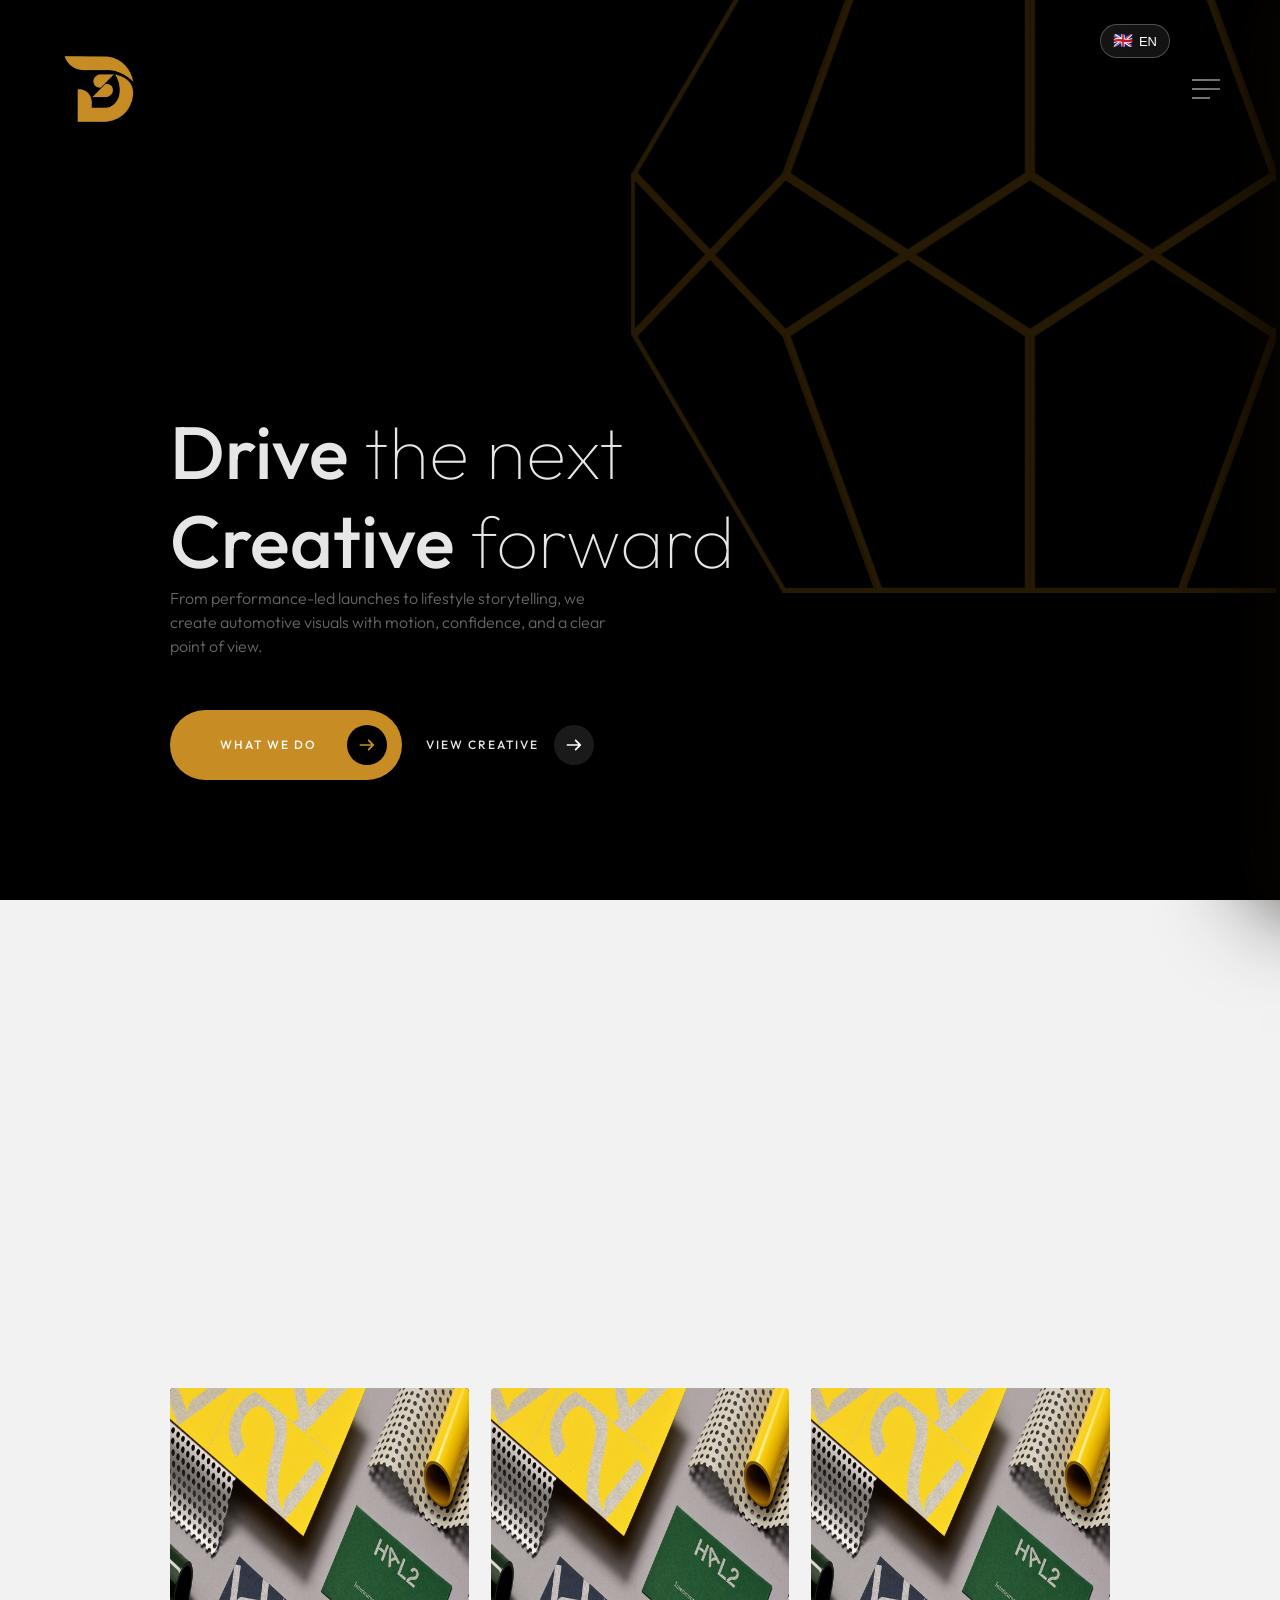
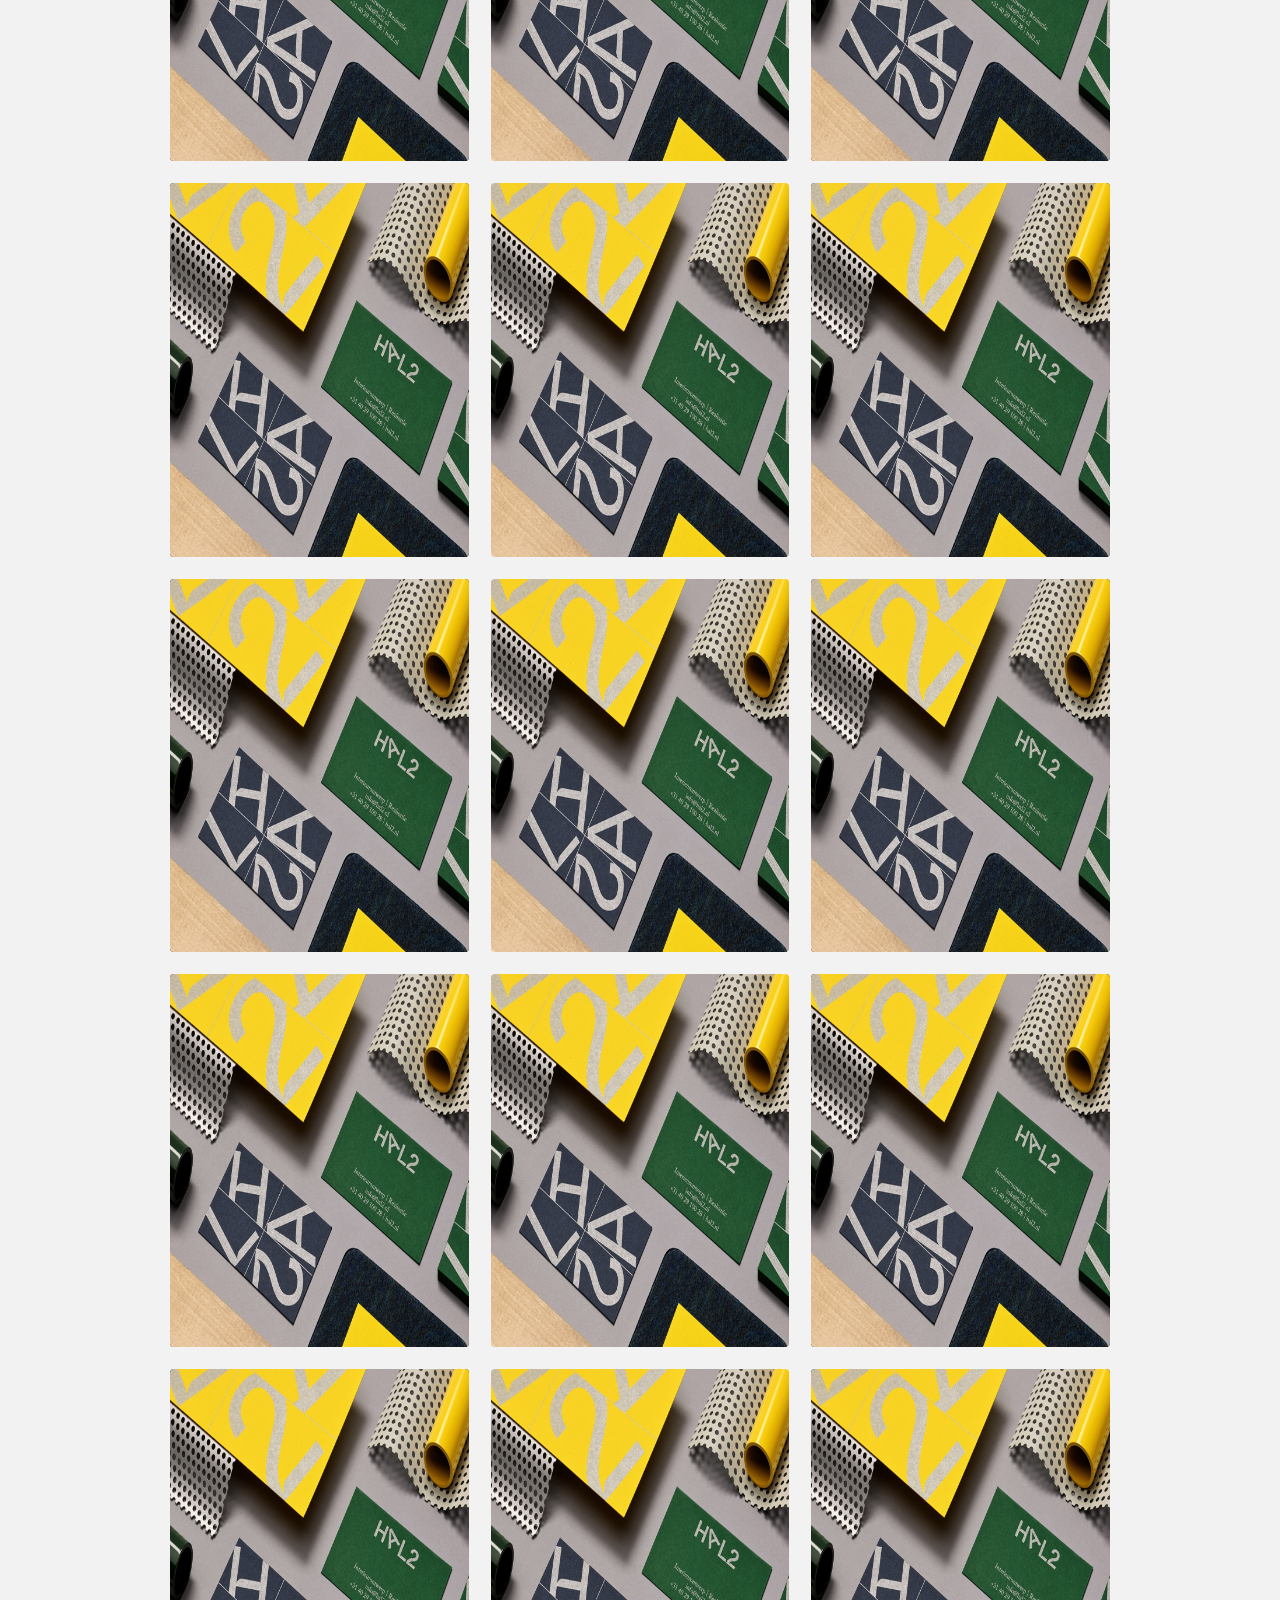
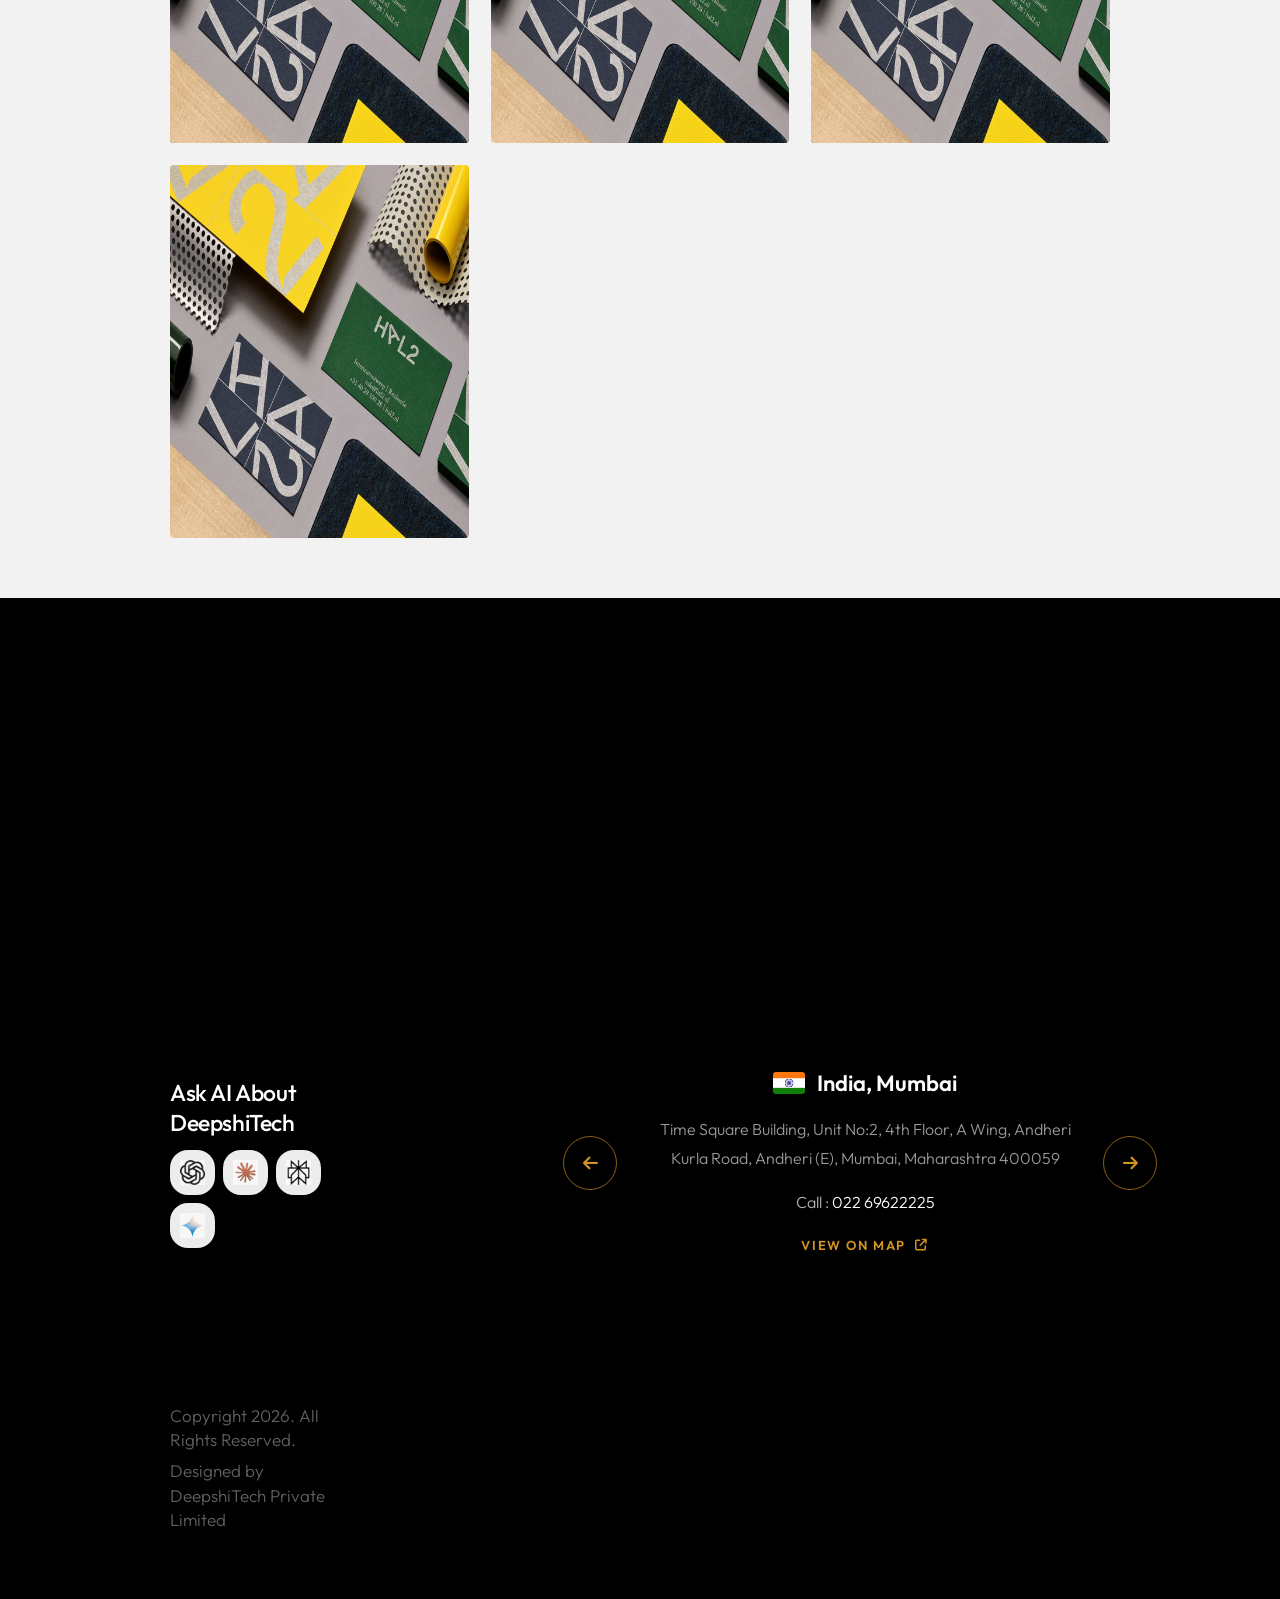
==== commit 88c70155: "changes content and images related to the pages" ====
--- a/cars creative/cars.html
+++ b/cars creative/cars.html
@@ -211,7 +211,7 @@
         }
     </style>
 </head>
-<body>
+<body data-creative="cars">
     <script>window.MIL_PATH_PREFIX="../";</script>
     <div class="mil-wrapper" id="top">
         <div id="site-header">		<!-- cursor -->
@@ -824,6 +824,7 @@
         <p class="portfolio2-lightbox-caption"></p>
     </div>
     <div id="google_translate_element" class="mil-goog-hidden"></div>
+    <script src="../js/creative-gallery.js"></script>
     <script>
       function googleTranslateElementInit() {
         new google.translate.TranslateElement({
@@ -917,4 +918,4 @@
         }());
     </script>
 </body>
-</html>+</html>
